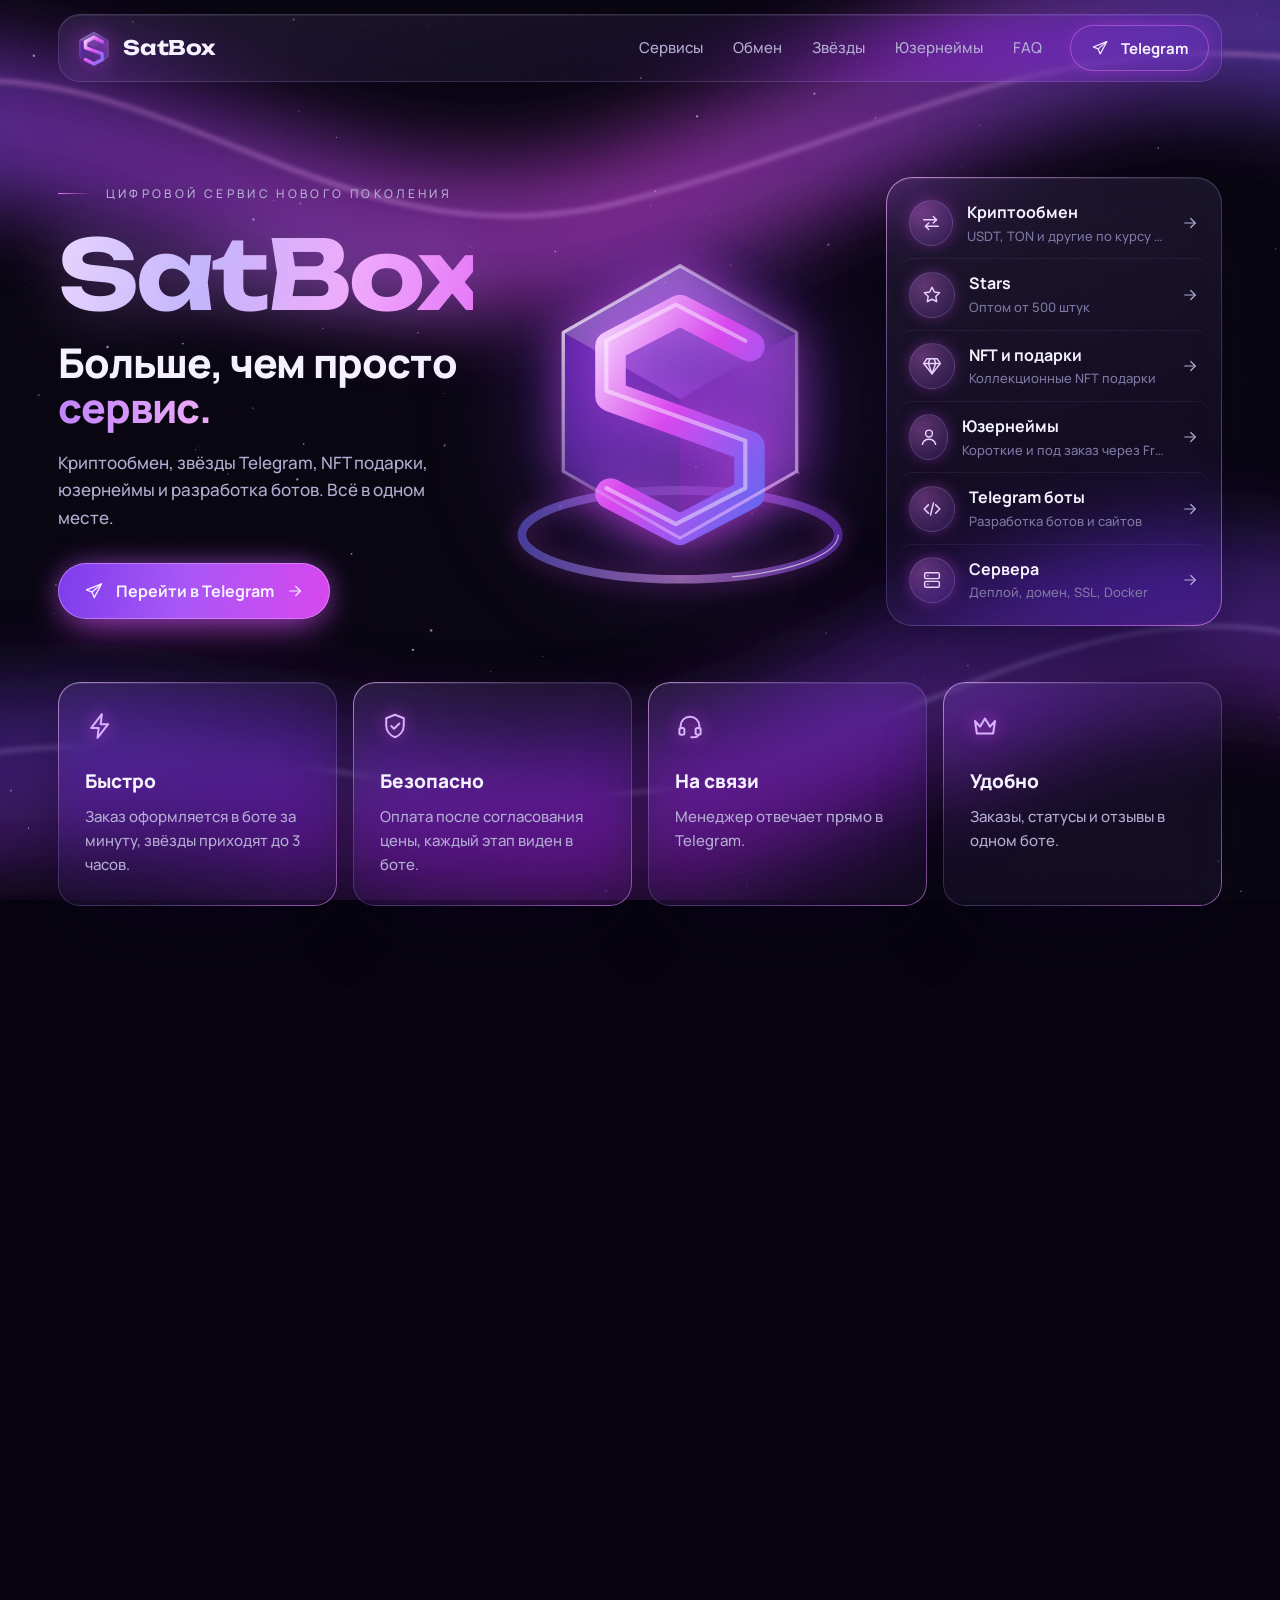
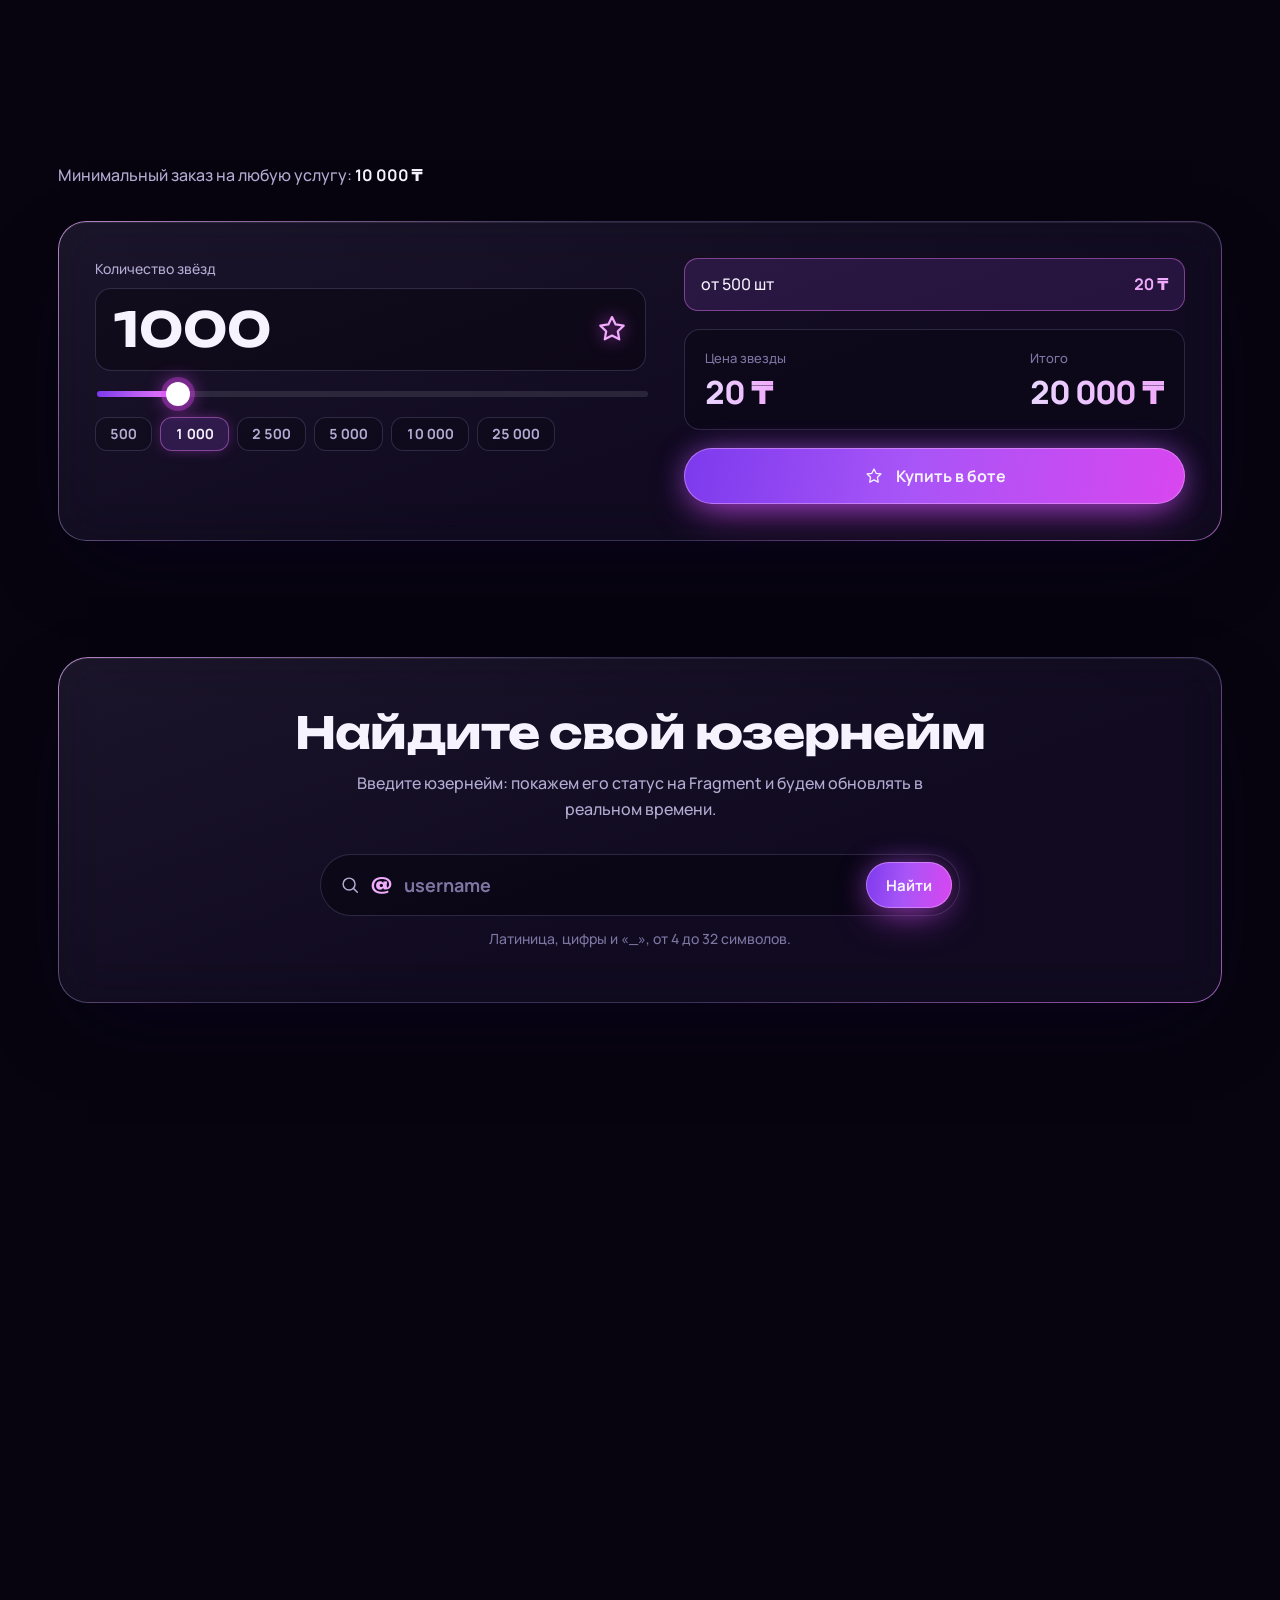
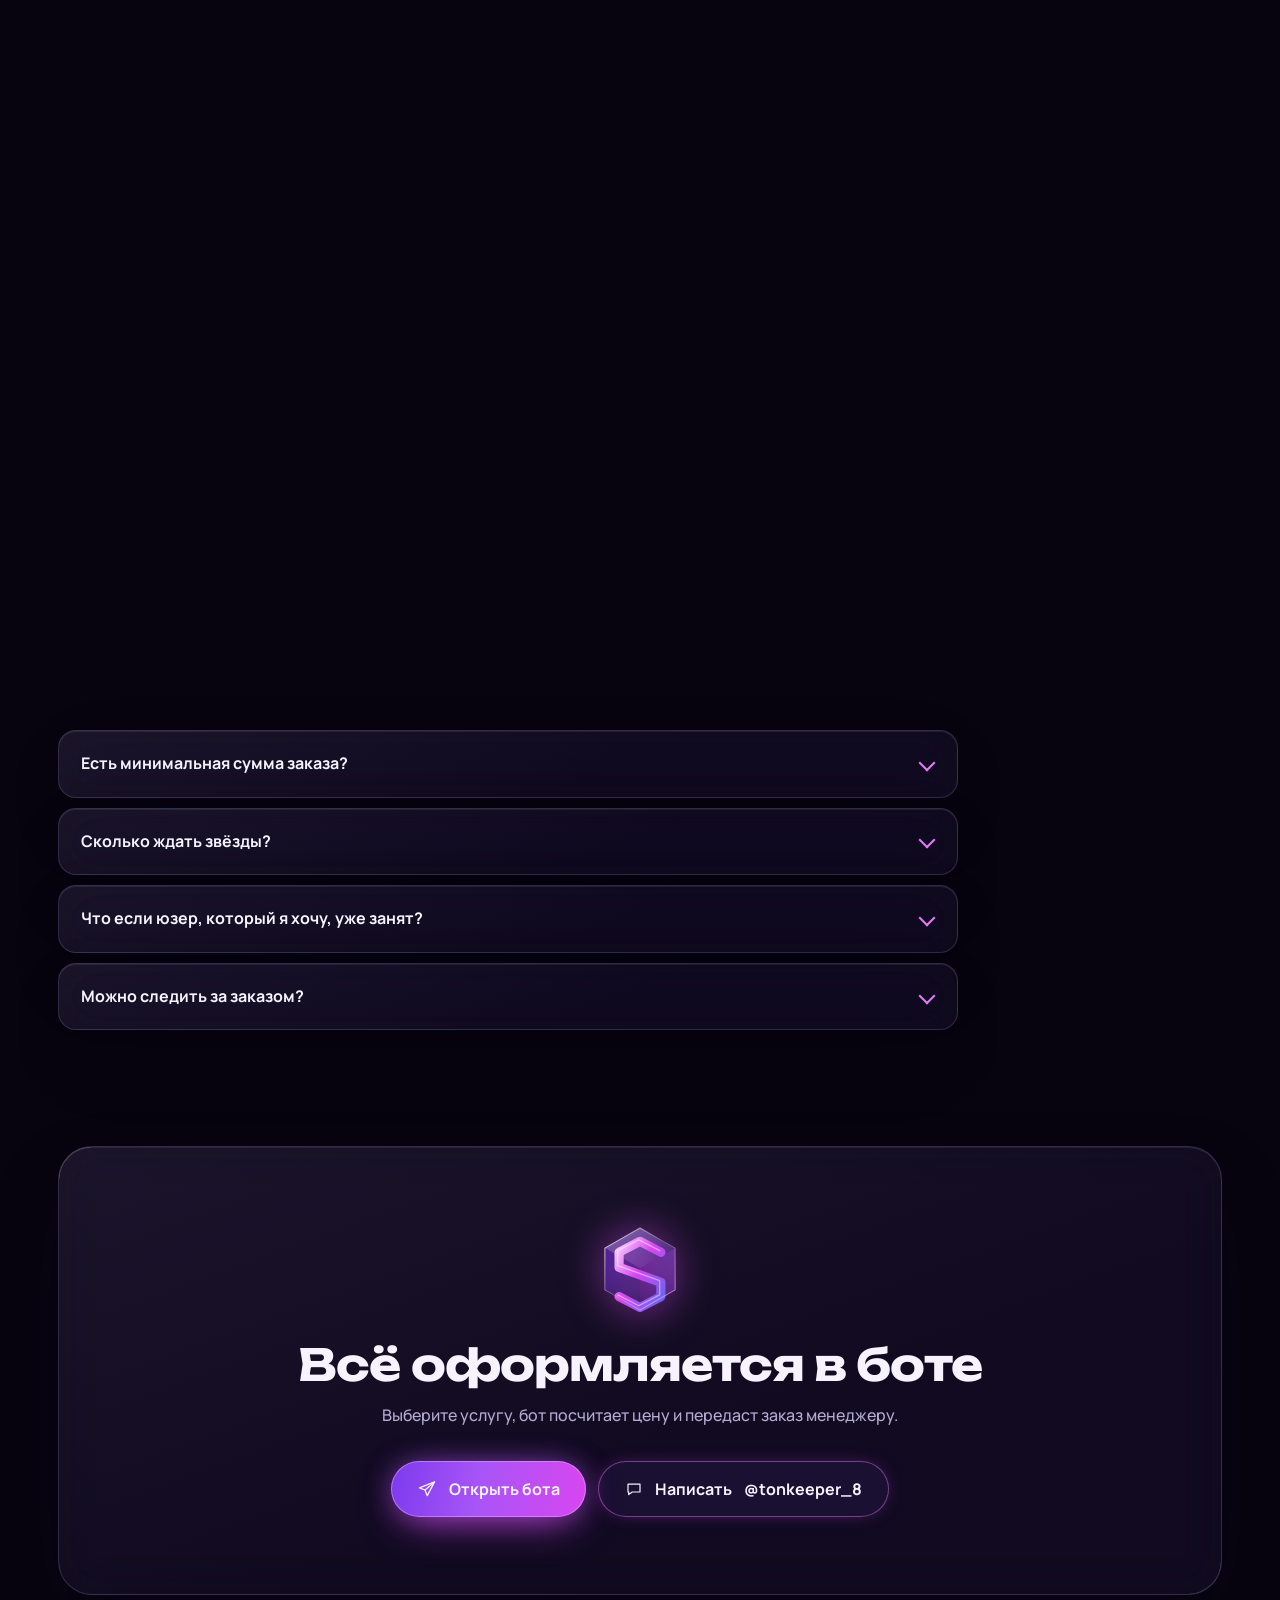
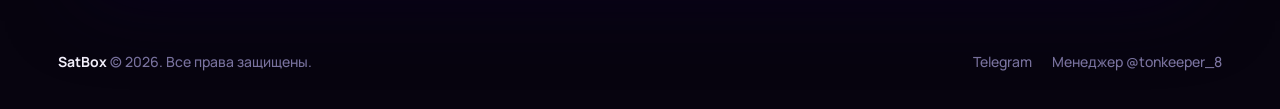
==== site/public/index.html @ 6c4c5cec "Site: neon redesign, live username search, exchange calculator, bot API - web_api.py: read-only aioh" ====
<!doctype html>
<html lang="ru">
<head>
  <meta charset="utf-8">
  <meta name="viewport" content="width=device-width, initial-scale=1, viewport-fit=cover">
  <title>SatBox: криптообмен, звёзды, NFT подарки и юзернеймы Telegram</title>
  <meta name="description" content="SatBox: криптообмен, звёзды Telegram оптом, NFT подарки, юзернеймы через Fragment, разработка ботов и сайтов. Всё в одном Telegram боте.">
  <meta name="theme-color" content="#0a0614">
  <meta property="og:title" content="SatBox: больше, чем просто сервис">
  <meta property="og:description" content="Криптообмен, звёзды, NFT подарки, юзернеймы и разработка ботов.">
  <link rel="icon" href="favicon.svg?v=__V__" type="image/svg+xml">
  <link rel="preconnect" href="https://fonts.googleapis.com">
  <link rel="preconnect" href="https://fonts.gstatic.com" crossorigin>
  <link href="https://fonts.googleapis.com/css2?family=Manrope:wght@400;500;600;700;800&family=Unbounded:wght@600;700&display=swap" rel="stylesheet">
  <link rel="stylesheet" href="style.css?v=__V__">
</head>
<body>
  <svg class="sprite" aria-hidden="true">
    <defs>
      <symbol id="i-swap" viewBox="0 0 24 24"><path d="M4 8.5h14"/><path d="M14.5 5 18 8.5 14.5 12"/><path d="M20 15.5H6"/><path d="M9.5 12 6 15.5 9.5 19"/></symbol>
      <symbol id="i-send" viewBox="0 0 24 24"><path d="M21 3.5 3 10.6l6.6 2.6 2.7 6.8z"/><path d="M9.6 13.2 21 3.5"/></symbol>
      <symbol id="i-gem" viewBox="0 0 24 24"><path d="M6.5 4h11l3.5 5.2L12 20.5 3 9.2z"/><path d="M3 9.2h18"/><path d="M9.6 4 8 9.2l4 11.3 4-11.3L14.4 4"/></symbol>
      <symbol id="i-star" viewBox="0 0 24 24"><path d="M12 3.6l2.55 5.17 5.7.83-4.13 4.02.98 5.68L12 16.62l-5.1 2.68.98-5.68L3.75 9.6l5.7-.83z"/></symbol>
      <symbol id="i-user" viewBox="0 0 24 24"><circle cx="12" cy="8.2" r="3.7"/><path d="M4.8 20c.8-3.6 3.6-5.6 7.2-5.6s6.4 2 7.2 5.6"/></symbol>
      <symbol id="i-code" viewBox="0 0 24 24"><path d="M8 7.5 3.5 12 8 16.5"/><path d="M16 7.5l4.5 4.5-4.5 4.5"/><path d="M13.6 5.5l-3.2 13"/></symbol>
      <symbol id="i-server" viewBox="0 0 24 24"><rect x="4" y="4" width="16" height="6.5" rx="1.6"/><rect x="4" y="13.5" width="16" height="6.5" rx="1.6"/><path d="M7.5 7.25h.01M7.5 16.75h.01"/></symbol>
      <symbol id="i-bolt" viewBox="0 0 24 24"><path d="M13.5 2.5 5 13.5h6l-1 8 8.5-11h-6z"/></symbol>
      <symbol id="i-shield" viewBox="0 0 24 24"><path d="M12 3 5 5.8v5.7c0 4.4 3 8 7 9.5 4-1.5 7-5.1 7-9.5V5.8z"/><path d="M9 12l2.2 2.2L15.5 10"/></symbol>
      <symbol id="i-headset" viewBox="0 0 24 24"><path d="M4.5 14v-2a7.5 7.5 0 0 1 15 0v2"/><rect x="3.5" y="13.5" width="4" height="5.5" rx="1.4"/><rect x="16.5" y="13.5" width="4" height="5.5" rx="1.4"/><path d="M18.5 19c0 1.4-1.8 2-4 2h-1.5"/></symbol>
      <symbol id="i-crown" viewBox="0 0 24 24"><path d="M4 8l4 4.5L12 6l4 6.5L20 8l-1.5 10h-13z"/></symbol>
      <symbol id="i-arrow" viewBox="0 0 24 24"><path d="M5 12h14"/><path d="M13 6l6 6-6 6"/></symbol>
      <symbol id="i-search" viewBox="0 0 24 24"><circle cx="11" cy="11" r="6.5"/><path d="M20 20l-4.3-4.3"/></symbol>
      <symbol id="i-chat" viewBox="0 0 24 24"><path d="M4 5.5h16v10.5H9.5L5 19.5v-3.5H4z"/></symbol>
      <symbol id="i-ext" viewBox="0 0 24 24"><path d="M7 17 17 7"/><path d="M8.5 7H17v8.5"/></symbol>

      <!-- логотип SatBox: шестигранник-куб с буквой S -->
      <linearGradient id="lg-face-top" x1="0" y1="0" x2="1" y2="1"><stop offset="0" stop-color="#c4b5fd" stop-opacity=".55"/><stop offset="1" stop-color="#7c3aed" stop-opacity=".25"/></linearGradient>
      <linearGradient id="lg-face-left" x1="0" y1="0" x2="1" y2="1"><stop offset="0" stop-color="#6d28d9" stop-opacity=".55"/><stop offset="1" stop-color="#312e81" stop-opacity=".35"/></linearGradient>
      <linearGradient id="lg-face-right" x1="1" y1="0" x2="0" y2="1"><stop offset="0" stop-color="#a855f7" stop-opacity=".5"/><stop offset="1" stop-color="#4c1d95" stop-opacity=".35"/></linearGradient>
      <linearGradient id="lg-s" x1="0" y1="0" x2="1" y2="1"><stop offset="0" stop-color="#f5d0fe"/><stop offset=".45" stop-color="#d946ef"/><stop offset="1" stop-color="#6366f1"/></linearGradient>
      <linearGradient id="lg-edge" x1="0" y1="0" x2="1" y2="1"><stop offset="0" stop-color="#fff" stop-opacity=".9"/><stop offset=".5" stop-color="#e9d5ff" stop-opacity=".25"/><stop offset="1" stop-color="#f0abfc" stop-opacity=".8"/></linearGradient>
      <symbol id="logo" viewBox="0 0 200 220">
        <polygon points="100,12 184,60 100,108 16,60" fill="url(#lg-face-top)"/>
        <polygon points="16,60 100,108 100,208 16,160" fill="url(#lg-face-left)"/>
        <polygon points="184,60 100,108 100,208 184,160" fill="url(#lg-face-right)"/>
        <path d="M150 70 100 44 50 70v36l100 36v34l-50 26-50-26" fill="none" stroke="url(#lg-s)" stroke-width="22" stroke-linejoin="round" stroke-linecap="round"/>
        <path d="M150 70 100 44 50 70v36l100 36v34l-50 26-50-26" fill="none" stroke="#fff" stroke-opacity=".45" stroke-width="3" stroke-linejoin="round" stroke-linecap="round" transform="translate(-3 -4)"/>
        <polygon points="100,12 184,60 184,160 100,208 16,160 16,60" fill="none" stroke="url(#lg-edge)" stroke-width="2.4" stroke-linejoin="round"/>
      </symbol>
    </defs>
  </svg>

  <!-- фон: светящиеся «жидкие» ленты и звёзды -->
  <div class="bg" aria-hidden="true">
    <svg class="ribbons" viewBox="0 0 1440 1000" preserveAspectRatio="xMidYMid slice">
      <defs>
        <linearGradient id="rb1" x1="0" y1="0" x2="1" y2="0"><stop offset="0" stop-color="#7c3aed"/><stop offset=".5" stop-color="#d946ef"/><stop offset="1" stop-color="#4f46e5"/></linearGradient>
        <linearGradient id="rb2" x1="0" y1="0" x2="1" y2="1"><stop offset="0" stop-color="#4338ca"/><stop offset="1" stop-color="#a21caf"/></linearGradient>
        <filter id="blur-xl" x="-30%" y="-80%" width="160%" height="260%"><feGaussianBlur stdDeviation="40"/></filter>
        <filter id="blur-s" x="-10%" y="-50%" width="120%" height="200%"><feGaussianBlur stdDeviation="2.5"/></filter>
      </defs>
      <g class="rb rb-a" filter="url(#blur-xl)"><path d="M-200 220C120 40 380 380 720 260S1200 -40 1640 160" stroke="url(#rb1)" stroke-width="150" fill="none" opacity=".55"/></g>
      <g class="rb rb-b" filter="url(#blur-xl)"><path d="M-160 900C200 700 520 980 860 820S1300 600 1620 780" stroke="url(#rb2)" stroke-width="170" fill="none" opacity=".5"/></g>
      <g class="rb rb-c" filter="url(#blur-s)"><path d="M-100 160C200 30 380 330 700 250S1180 30 1560 140" stroke="#f0abfc" stroke-width="3" fill="none" opacity=".55"/></g>
      <g class="rb rb-d" filter="url(#blur-s)"><path d="M-120 860C240 690 560 950 900 800S1320 640 1600 760" stroke="#c4b5fd" stroke-width="2.5" fill="none" opacity=".45"/></g>
    </svg>
    <canvas class="sky"></canvas>
  </div>
  <div class="cursor-glow" aria-hidden="true"></div>
  <div class="progress" aria-hidden="true"></div>

  <header class="nav glass">
    <a class="brand" href="#top" aria-label="На главную">
      <svg class="brand-mark" width="34" height="37"><use href="#logo"/></svg>
      <span data-brand>SatBox</span>
    </a>
    <nav class="nav-links" aria-label="Разделы">
      <a href="#services">Сервисы</a>
      <a href="#exchange">Обмен</a>
      <a href="#stars">Звёзды</a>
      <a href="#check">Юзернеймы</a>
      <a href="#faq">FAQ</a>
    </nav>
    <a class="btn btn-outline btn-sm" data-bot href="#"><svg class="i" width="18" height="18"><use href="#i-send"/></svg>Telegram</a>
  </header>

  <main id="top">
    <!-- ===== главный экран ===== -->
    <section class="hero">
      <div class="hero-copy reveal">
        <p class="eyebrow"><span class="eyebrow-line"></span><span data-t="site_tagline">Цифровой сервис нового поколения</span></p>
        <h1 class="hero-brand" data-brand>SatBox</h1>
        <p class="hero-title" data-t="site_title">Больше, чем просто сервис.</p>
        <p class="hero-lead" data-t="site_lead">Криптообмен, звёзды Telegram, NFT подарки, юзернеймы и разработка ботов. Всё в одном месте.</p>
        <a class="btn btn-neon" data-bot href="#">
          <svg class="i" width="20" height="20"><use href="#i-send"/></svg>
          <span data-t="site_cta">Перейти в Telegram</span>
          <svg class="i" width="18" height="18"><use href="#i-arrow"/></svg>
        </a>
      </div>

      <div class="hero-logo" aria-hidden="true">
        <div class="halo"></div>
        <svg class="ring" viewBox="0 0 400 140">
          <defs><linearGradient id="ring-g" x1="0" y1="0" x2="1" y2="0"><stop offset="0" stop-color="#6366f1"/><stop offset=".5" stop-color="#f0abfc"/><stop offset="1" stop-color="#7c3aed"/></linearGradient></defs>
          <ellipse cx="200" cy="70" rx="185" ry="52" fill="none" stroke="url(#ring-g)" stroke-width="10" opacity=".55"/>
          <ellipse class="ring-spark" cx="200" cy="70" rx="185" ry="52" fill="none" stroke="#fff" stroke-width="1.5" opacity=".6" stroke-dasharray="140 900"/>
        </svg>
        <svg class="cube" viewBox="0 0 200 220"><use href="#logo"/></svg>
      </div>

      <aside class="services glass reveal" id="services" aria-label="Сервисы">
        <a class="svc" data-bot-start="ex" href="#"><span class="svc-ic"><svg class="i" width="22" height="22"><use href="#i-swap"/></svg></span>
          <span class="svc-t"><b>Криптообмен</b><small data-t="site_s_ex">USDT, TON и другие по курсу дня</small></span><svg class="i svc-go" width="18" height="18"><use href="#i-arrow"/></svg></a>
        <a class="svc" data-bot-start="stars" href="#"><span class="svc-ic"><svg class="i" width="22" height="22"><use href="#i-star"/></svg></span>
          <span class="svc-t"><b>Stars</b><small data-t="site_s_stars">Оптом от 500 штук</small></span><svg class="i svc-go" width="18" height="18"><use href="#i-arrow"/></svg></a>
        <a class="svc" data-bot-start="gifts" href="#"><span class="svc-ic"><svg class="i" width="22" height="22"><use href="#i-gem"/></svg></span>
          <span class="svc-t"><b>NFT и подарки</b><small data-t="site_s_gifts">Коллекционные NFT подарки</small></span><svg class="i svc-go" width="18" height="18"><use href="#i-arrow"/></svg></a>
        <a class="svc" data-bot-start="un" href="#"><span class="svc-ic"><svg class="i" width="22" height="22"><use href="#i-user"/></svg></span>
          <span class="svc-t"><b>Юзернеймы</b><small data-t="site_s_un">Короткие и под заказ через Fragment</small></span><svg class="i svc-go" width="18" height="18"><use href="#i-arrow"/></svg></a>
        <a class="svc" data-bot-start="dev" href="#"><span class="svc-ic"><svg class="i" width="22" height="22"><use href="#i-code"/></svg></span>
          <span class="svc-t"><b>Telegram боты</b><small data-t="site_s_dev">Разработка ботов и сайтов</small></span><svg class="i svc-go" width="18" height="18"><use href="#i-arrow"/></svg></a>
        <a class="svc" data-bot-start="dev" href="#"><span class="svc-ic"><svg class="i" width="22" height="22"><use href="#i-server"/></svg></span>
          <span class="svc-t"><b>Сервера</b><small data-t="site_s_srv">Деплой, домен, SSL, Docker</small></span><svg class="i svc-go" width="18" height="18"><use href="#i-arrow"/></svg></a>
      </aside>
    </section>

    <section class="features">
      <article class="feat glass reveal"><svg class="i" width="30" height="30"><use href="#i-bolt"/></svg>
        <h3 data-t="site_f1_title">Быстро</h3><p data-t="site_f1_text">Заказ оформляется в боте за минуту, звёзды приходят до 3 часов.</p></article>
      <article class="feat glass reveal"><svg class="i" width="30" height="30"><use href="#i-shield"/></svg>
        <h3 data-t="site_f2_title">Безопасно</h3><p data-t="site_f2_text">Оплата после согласования цены, каждый этап виден в боте.</p></article>
      <article class="feat glass reveal"><svg class="i" width="30" height="30"><use href="#i-headset"/></svg>
        <h3 data-t="site_f3_title">На связи</h3><p data-t="site_f3_text">Менеджер отвечает прямо в Telegram.</p></article>
      <article class="feat glass reveal"><svg class="i" width="30" height="30"><use href="#i-crown"/></svg>
        <h3 data-t="site_f4_title">Удобно</h3><p data-t="site_f4_text">Заказы, статусы и отзывы в одном боте.</p></article>
    </section>

    <!-- ===== обмен ===== -->
    <section id="exchange" class="section">
      <h2 class="title reveal">Обмен</h2>
      <p class="sub reveal" data-t="site_ex_text">Курс фиксирован на день. Сделка занимает от 5 до 30 минут.</p>
      <div class="ex glass reveal">
        <div class="ex-rates">
          <div class="ex-head"><span>Валюта</span><span>Покупаем</span><span>Продаём</span></div>
          <div data-rates><p class="muted pad">Загружаю курсы...</p></div>
          <p class="live"><i></i>Курсы обновляются из бота автоматически</p>
        </div>
        <div class="ex-calc">
          <div class="seg" data-ex-dir>
            <button type="button" class="on" data-dir="buy">Купить</button>
            <button type="button" data-dir="sell">Продать</button>
          </div>
          <div class="chips" data-ex-codes></div>
          <label class="field">
            <span data-ex-label>Сколько купить</span>
            <span class="field-row">
              <input class="field-input" type="number" inputmode="decimal" min="0" step="any" value="100" data-ex-amount aria-label="Сумма">
              <button type="button" class="unit" data-ex-unit>USDT</button>
            </span>
          </label>
          <div class="ex-out">
            <div><small data-ex-out-label>Вы платите</small><b data-ex-out>0 ₸</b></div>
            <div><small>Курс</small><b data-ex-rate>0 ₸</b></div>
          </div>
          <p class="warn" data-ex-warn hidden></p>
          <a class="btn btn-neon btn-wide" data-ex-go href="#"><svg class="i" width="20" height="20"><use href="#i-swap"/></svg>Обменять в боте</a>
        </div>
      </div>
    </section>

    <!-- ===== звёзды ===== -->
    <section id="stars" class="section">
      <h2 class="title reveal">Звёзды Telegram</h2>
      <p class="sub reveal">Минимальный заказ на любую услугу: <b data-min-order>10 000 ₸</b></p>
      <div class="calc glass reveal">
        <div class="calc-box">
          <label class="field">
            <span>Количество звёзд</span>
            <span class="field-row">
              <input id="qty" class="field-input big" type="number" inputmode="numeric" min="500" max="100000" step="10" value="1000" aria-label="Количество звёзд">
              <svg class="i star-ic" width="34" height="34"><use href="#i-star"/></svg>
            </span>
          </label>
          <input class="range" type="range" min="0" max="1000" value="300" aria-label="Количество звёзд" data-range>
          <div class="chips" data-chips></div>
        </div>
        <div class="calc-side">
          <ul class="tiers" data-tiers></ul>
          <div class="ex-out">
            <div><small>Цена звезды</small><b data-unit>20 ₸</b></div>
            <div><small>Итого</small><b class="sum" data-sum>20 000 ₸</b></div>
          </div>
          <a class="btn btn-neon btn-wide" data-buy-stars href="#"><svg class="i" width="20" height="20"><use href="#i-star"/></svg>Купить в боте</a>
        </div>
      </div>
    </section>

    <!-- ===== поиск юзернейма ===== -->
    <section id="check" class="section">
      <div class="check glass reveal">
        <h2 class="title">Найдите свой юзернейм</h2>
        <p class="sub" data-t="site_un_text">Введите юзернейм: покажем его статус на Fragment и будем обновлять в реальном времени.</p>
        <form class="search" data-check novalidate>
          <svg class="i" width="22" height="22"><use href="#i-search"/></svg>
          <span class="at">@</span>
          <input name="u" placeholder="username" autocomplete="off" spellcheck="false" maxlength="32" aria-label="Юзернейм">
          <button class="btn btn-neon btn-sm" type="submit">Найти</button>
        </form>
        <p class="hint" data-check-hint>Латиница, цифры и «_», от 4 до 32 символов.</p>
        <div class="result" data-result hidden>
          <div class="result-head">
            <b class="result-name" data-r-name>@username</b>
            <span class="badge" data-r-badge>...</span>
          </div>
          <div class="result-grid">
            <div><small>Цена</small><b data-r-price>нет данных</b></div>
            <div><small>До конца аукциона</small><b data-r-timer>нет</b></div>
          </div>
          <p class="live"><i></i><span data-r-updated>Обновляется в реальном времени</span></p>
          <div class="result-actions">
            <a class="btn btn-neon btn-sm" data-r-order href="#"><svg class="i" width="18" height="18"><use href="#i-send"/></svg>Заказать в боте</a>
            <a class="btn btn-outline btn-sm" data-r-fragment href="https://fragment.com" target="_blank" rel="noopener noreferrer">Fragment<svg class="i" width="16" height="16"><use href="#i-ext"/></svg></a>
          </div>
        </div>
      </div>
    </section>

    <!-- ===== этапы заказа юзера ===== -->
    <section class="section">
      <h2 class="title reveal">Как проходит заказ юзернейма</h2>
      <ol class="steps">
        <li class="step glass reveal"><h3>Заявка</h3><p>Пишете в бота, какой юзер хотите. Бот проверит его на Fragment, менеджер назовёт цену.</p></li>
        <li class="step glass reveal"><h3>Юзер занят</h3><p>После оплаты закрепляем юзер за нами, чтобы его никто не забрал.</p></li>
        <li class="step glass reveal"><h3>Аукцион</h3><p>Выставляем на аукцион Fragment и сопровождаем ставки.</p></li>
        <li class="step glass reveal"><h3>Передача</h3><p>Юзер приходит к вам коллекционным NFT. Каждый этап видно в боте.</p></li>
      </ol>
    </section>

    <!-- ===== разработка ===== -->
    <section id="dev" class="section dev">
      <div class="reveal">
        <h2 class="title">Боты, сайты и сервера под ключ</h2>
        <p class="sub">Telegram боты, сайты и Mini App. Деплой на сервер, домен и SSL, Docker, базы данных, бэкапы и поддержка.</p>
        <ul class="dev-list">
          <li><b>Telegram боты</b><span>магазины, обменники, CRM, рассылки</span></li>
          <li><b>Сайты и лендинги</b><span>от дизайна до запуска на домене</span></li>
          <li><b>Mini App</b><span>витрины и кабинеты внутри Telegram</span></li>
          <li><b>Сервер под ключ</b><span>VPS, Docker, PostgreSQL, SSL, бэкапы</span></li>
        </ul>
        <a class="btn btn-outline" data-bot-start="dev" href="#"><svg class="i" width="18" height="18"><use href="#i-chat"/></svg>Обсудить проект</a>
      </div>
      <div class="term glass reveal" aria-label="Пример деплоя">
        <div class="term-bar"><i></i><i></i><i></i><span>deploy</span></div>
        <pre class="term-body" data-term></pre>
      </div>
    </section>

    <!-- ===== вопросы ===== -->
    <section id="faq" class="section">
      <h2 class="title reveal">Частые вопросы</h2>
      <div class="faq">
        <details class="glass reveal"><summary>Как оплатить заказ?</summary>
          <p>Оформляете заказ в боте, менеджер присылает реквизиты прямо в чат. После оплаты нажимаете «Я оплатил», и заказ уходит в работу.</p></details>
        <details class="glass reveal"><summary>Есть минимальная сумма заказа?</summary>
          <p>Да, минимальный заказ на любую услугу <span data-min-order>10 000 ₸</span>.</p></details>
        <details class="glass reveal"><summary>Сколько ждать звёзды?</summary>
          <p>Не дольше 3 часов с момента оплаты, обычно быстрее.</p></details>
        <details class="glass reveal"><summary>Что если юзер, который я хочу, уже занят?</summary>
          <p>Поиск выше покажет его статус на Fragment. Если юзер продаётся или на аукционе, поможем купить. Если занят, предложим похожие.</p></details>
        <details class="glass reveal"><summary>Можно следить за заказом?</summary>
          <p>Да, в разделе «Мои заказы» в боте виден статус и каждый этап, бот присылает уведомления.</p></details>
      </div>
    </section>

    <section class="section">
      <div class="cta glass reveal">
        <svg class="cta-logo" width="84" height="92" aria-hidden="true"><use href="#logo"/></svg>
        <h2 class="title">Всё оформляется в боте</h2>
        <p class="sub">Выберите услугу, бот посчитает цену и передаст заказ менеджеру.</p>
        <div class="cta-actions">
          <a class="btn btn-neon" data-bot href="#"><svg class="i" width="20" height="20"><use href="#i-send"/></svg>Открыть бота</a>
          <a class="btn btn-outline" data-manager href="#" hidden><svg class="i" width="18" height="18"><use href="#i-chat"/></svg>Написать <span data-manager-name></span></a>
        </div>
      </div>
    </section>
  </main>

  <footer class="foot">
    <span><b data-brand>SatBox</b> © <span data-year>2026</span>. <span data-t="site_footer">Все права защищены.</span></span>
    <span class="foot-links">
      <a data-bot href="#">Telegram</a>
      <a data-manager href="#" hidden>Менеджер <span data-manager-name></span></a>
      <a data-channel href="#" hidden>Канал</a>
    </span>
  </footer>

  <script src="config.js?v=__V__"></script>
  <script src="config.local.js?v=__V__"></script>
  <script src="app.js?v=__V__"></script>
</body>
</html>
---- site/public/style.css ----
/* SatBox: неоновый фиолетовый, жидкое стекло, светящиеся ленты */
:root {
  --bg: #07040f;
  --ink: #f6f3ff;
  --muted: #b3acd3;
  --faint: #7d76a3;
  --violet: #8b5cf6;
  --purple: #a855f7;
  --pink: #e879f9;
  --indigo: #6366f1;
  --ok: #4ade80;
  --warn: #fbbf24;
  --glass: rgba(167, 139, 250, .06);
  --glass-2: rgba(196, 181, 253, .1);
  --stroke: rgba(196, 181, 253, .18);
  --stroke-2: rgba(232, 121, 249, .45);
  --display: "Unbounded", "Manrope", sans-serif;
  --body: "Manrope", system-ui, -apple-system, "Segoe UI", sans-serif;
  --gutter: clamp(16px, 4.5vw, 72px);
  --radius: 22px;
  --ease: cubic-bezier(.2, .8, .2, 1);
}

* { box-sizing: border-box; }
html { scroll-behavior: smooth; -webkit-text-size-adjust: 100%; }
body {
  margin: 0; min-height: 100vh; overflow-x: hidden;
  background: radial-gradient(1200px 700px at 60% -10%, #1d0b3a 0%, transparent 60%), var(--bg);
  color: var(--ink); font: 500 1rem/1.6 var(--body);
  -webkit-font-smoothing: antialiased;
}
a { color: inherit; }
::selection { background: var(--pink); color: #12051f; }
:focus-visible { outline: 2px solid var(--pink); outline-offset: 3px; border-radius: 10px; }
.sprite { position: absolute; width: 0; height: 0; overflow: hidden; }
.i { flex: none; fill: none; stroke: currentColor; stroke-width: 1.6; stroke-linecap: round; stroke-linejoin: round; }
[hidden] { display: none !important; }

/* ---------- фон ---------- */
.bg { position: fixed; inset: 0; z-index: -2; pointer-events: none; overflow: hidden; }
.ribbons { position: absolute; inset: -5%; width: 110%; height: 110%; }
.rb { transform-origin: 50% 50%; }
.rb-a { animation: sway1 22s ease-in-out infinite alternate; }
.rb-b { animation: sway2 26s ease-in-out infinite alternate; }
.rb-c { animation: sway1 18s ease-in-out infinite alternate; }
.rb-d { animation: sway2 20s ease-in-out infinite alternate; }
@keyframes sway1 { to { transform: translate(40px, 30px) rotate(2deg); } }
@keyframes sway2 { to { transform: translate(-50px, -20px) rotate(-2deg); } }
.sky { position: absolute; inset: 0; width: 100%; height: 100%; }
body::after { content: ""; position: fixed; inset: 0; pointer-events: none; z-index: 100; opacity: .04;
  background-image: url("data:image/svg+xml,%3Csvg xmlns='http://www.w3.org/2000/svg' width='160' height='160'%3E%3Cfilter id='n'%3E%3CfeTurbulence type='fractalNoise' baseFrequency='.9' numOctaves='2' stitchTiles='stitch'/%3E%3C/filter%3E%3Crect width='100%25' height='100%25' filter='url(%23n)'/%3E%3C/svg%3E"); }
.cursor-glow { position: fixed; left: 0; top: 0; width: 600px; height: 600px; margin: -300px 0 0 -300px; border-radius: 50%;
  pointer-events: none; z-index: -1; background: radial-gradient(circle, rgba(217, 70, 239, .12), transparent 60%);
  transform: translate3d(var(--mx, -999px), var(--my, -999px), 0); }
.progress { position: fixed; top: 0; left: 0; height: 2px; width: 100%; z-index: 60; transform-origin: 0 50%;
  transform: scaleX(var(--p, 0)); background: linear-gradient(90deg, var(--indigo), var(--pink)); }

/* ---------- стекло ---------- */
.glass {
  position: relative;
  background: linear-gradient(160deg, var(--glass-2), var(--glass) 60%);
  border: 1px solid var(--stroke);
  box-shadow: 0 30px 80px -30px rgba(10, 0, 30, .9), inset 0 1px 0 rgba(255, 255, 255, .08);
  backdrop-filter: blur(22px) saturate(150%); -webkit-backdrop-filter: blur(22px) saturate(150%);
}
/* светящийся контур: ярче к краям, как на стекле */
.glow-edge::before, .services::before, .feat::before, .ex::before, .calc::before, .check::before, .cta::before {
  content: ""; position: absolute; inset: -1px; border-radius: inherit; padding: 1px; pointer-events: none;
  background: linear-gradient(140deg, rgba(240, 171, 252, .7), rgba(139, 92, 246, .05) 35%, rgba(99, 102, 241, .05) 65%, rgba(232, 121, 249, .6));
  -webkit-mask: linear-gradient(#000 0 0) content-box, linear-gradient(#000 0 0); -webkit-mask-composite: xor; mask-composite: exclude;
}

/* ---------- навигация ---------- */
.nav { position: sticky; top: 14px; z-index: 50; display: flex; align-items: center; gap: 28px;
  max-width: 1320px; width: calc(100% - 2 * var(--gutter)); margin: 14px auto 0; padding: 10px 12px 10px 18px; border-radius: 22px; }
.brand { display: inline-flex; align-items: center; gap: 12px; text-decoration: none; font: 700 1.25rem/1 var(--display); letter-spacing: -.01em; }
.brand-mark { filter: drop-shadow(0 0 10px rgba(217, 70, 239, .6)); }
.nav-links { display: flex; gap: 30px; margin-left: auto; }
.nav-links a { position: relative; text-decoration: none; color: var(--muted); font-size: .9375rem; transition: color .25s; }
.nav-links a:hover { color: var(--ink); }
.nav-links a::after { content: ""; position: absolute; left: 0; right: 0; bottom: -8px; height: 2px; border-radius: 2px; transform: scaleX(0);
  background: linear-gradient(90deg, var(--purple), var(--pink)); transition: transform .3s var(--ease); }
.nav-links a:hover::after { transform: scaleX(1); }

/* ---------- кнопки ---------- */
.btn { position: relative; display: inline-flex; align-items: center; justify-content: center; gap: 12px;
  min-height: 56px; padding: 0 26px; border-radius: 999px; border: 0; cursor: pointer; text-decoration: none; white-space: nowrap;
  font: 700 1rem/1 var(--body); color: var(--ink); transition: transform .3s var(--ease), box-shadow .3s var(--ease), background-color .3s; }
.btn-neon { background: linear-gradient(100deg, #7c3aed, #a855f7 45%, #d946ef);
  box-shadow: 0 0 0 1px rgba(240, 171, 252, .5) inset, 0 12px 40px -10px rgba(217, 70, 239, .75), 0 0 30px -6px rgba(168, 85, 247, .7); }
.btn-neon:hover { transform: translateY(-2px); box-shadow: 0 0 0 1px rgba(240, 171, 252, .7) inset, 0 18px 50px -10px rgba(217, 70, 239, .9), 0 0 40px -4px rgba(168, 85, 247, .8); }
.btn-outline { background: rgba(139, 92, 246, .08); border: 1px solid var(--stroke-2); box-shadow: 0 0 20px -8px rgba(217, 70, 239, .6); }
.btn-outline:hover { background: rgba(168, 85, 247, .16); }
.btn-sm { min-height: 46px; padding: 0 20px; font-size: .9375rem; }
.btn-wide { width: 100%; }
.btn:active { transform: scale(.98); }
.muted { color: var(--muted); }
.pad { padding: 18px 0; }

/* ---------- главный экран ---------- */
.hero, .section, .features { max-width: 1320px; margin-left: auto; margin-right: auto; padding-left: var(--gutter); padding-right: var(--gutter); }
.hero { display: grid; grid-template-columns: minmax(0, 1.05fr) minmax(0, .9fr) minmax(0, .85fr); gap: 28px; align-items: center;
  padding-top: clamp(48px, 7vw, 100px); padding-bottom: 40px; }
.eyebrow { display: flex; align-items: center; gap: 14px; margin: 0 0 22px; color: var(--muted); font-size: .75rem; letter-spacing: .28em; text-transform: uppercase; }
.eyebrow-line { width: 34px; height: 1px; background: linear-gradient(90deg, var(--pink), transparent); }
.hero-brand { margin: 0; font: 700 clamp(3.25rem, 7.5vw, 6.5rem)/1 var(--display); letter-spacing: -.03em;
  background: linear-gradient(100deg, #e9d5ff 0%, #c4b5fd 35%, #f0abfc 70%, #e879f9); -webkit-background-clip: text; background-clip: text; color: transparent;
  filter: drop-shadow(0 0 30px rgba(192, 132, 252, .35)); }
.hero-title { margin: 18px 0 0; font: 800 clamp(1.75rem, 3.2vw, 2.75rem)/1.12 var(--body); letter-spacing: -.02em; }
.hero-title .hl { background: linear-gradient(90deg, #c084fc, #f0abfc); -webkit-background-clip: text; background-clip: text; color: transparent; }
.hero-lead { max-width: 46ch; margin: 18px 0 32px; color: var(--muted); font-size: 1.0625rem; }

.hero-logo { position: relative; display: grid; place-items: center; min-height: 460px; }
.halo { position: absolute; width: 80%; aspect-ratio: 1; border-radius: 50%; background: radial-gradient(circle, rgba(192, 38, 211, .45), rgba(124, 58, 237, .2) 40%, transparent 70%);
  filter: blur(30px); animation: pulse 6s ease-in-out infinite; }
@keyframes pulse { 50% { transform: scale(1.12); opacity: .8; } }
.cube { position: relative; width: min(78%, 330px); filter: drop-shadow(0 0 22px rgba(217, 70, 239, .8)) drop-shadow(0 0 60px rgba(124, 58, 237, .6));
  animation: hover 7s ease-in-out infinite; }
@keyframes hover { 50% { transform: translateY(-14px) rotate(1.5deg); } }
.ring { position: absolute; bottom: 8%; width: 96%; filter: drop-shadow(0 0 12px rgba(217, 70, 239, .7)); }
.ring-spark { animation: spark 6s linear infinite; }
@keyframes spark { to { stroke-dashoffset: -1040; } }

.services { border-radius: 26px; padding: 10px; }
.svc { display: flex; align-items: center; gap: 14px; padding: 12px; border-radius: 16px; text-decoration: none; transition: background-color .25s; }
.svc + .svc { border-top: 1px solid rgba(196, 181, 253, .08); }
.svc:hover { background: rgba(168, 85, 247, .12); }
.svc-ic { display: grid; place-items: center; width: 46px; height: 46px; border-radius: 50%; color: #e9d5ff;
  background: radial-gradient(circle at 30% 30%, rgba(232, 121, 249, .35), rgba(124, 58, 237, .15)); border: 1px solid var(--stroke);
  box-shadow: 0 0 18px -6px rgba(217, 70, 239, .8); }
.svc-t { display: flex; flex-direction: column; min-width: 0; }
.svc-t b { font-weight: 700; }
.svc-t small { color: var(--faint); font-size: .8125rem; white-space: nowrap; overflow: hidden; text-overflow: ellipsis; }
.svc-go { margin-left: auto; color: var(--muted); transition: transform .3s var(--ease), color .3s; }
.svc:hover .svc-go { transform: translateX(4px); color: var(--pink); }

.features { display: grid; grid-template-columns: repeat(4, minmax(0, 1fr)); gap: 16px; padding-top: 10px; }
.feat { padding: 28px 26px; border-radius: var(--radius); }
.feat .i { color: #d8b4fe; filter: drop-shadow(0 0 8px rgba(217, 70, 239, .8)); }
.feat h3 { margin: 18px 0 8px; font-size: 1.1875rem; font-weight: 800; }
.feat p { margin: 0; color: var(--muted); font-size: .9375rem; }

/* ---------- секции ---------- */
.section { padding-top: clamp(72px, 9vw, 120px); }
.section, .services { scroll-margin-top: 96px; }
.title { margin: 0; font: 700 clamp(1.75rem, 3.6vw, 2.75rem)/1.1 var(--display); letter-spacing: -.02em; }
.sub { margin: 14px 0 32px; color: var(--muted); max-width: 60ch; }
.sub b { color: var(--ink); }
.live { display: flex; align-items: center; gap: 10px; margin: 16px 0 0; color: var(--faint); font-size: .8125rem; }
.live i { width: 8px; height: 8px; border-radius: 50%; background: var(--ok); box-shadow: 0 0 0 0 rgba(74, 222, 128, .5); animation: ping 2s infinite; }
@keyframes ping { 70% { box-shadow: 0 0 0 8px rgba(74, 222, 128, 0); } 100% { box-shadow: 0 0 0 0 rgba(74, 222, 128, 0); } }

/* обмен */
.ex { display: grid; grid-template-columns: minmax(0, 1fr) minmax(0, 1fr); gap: clamp(20px, 3vw, 44px); padding: clamp(20px, 3vw, 36px); border-radius: 28px; }
.ex-head, .rate-row { display: grid; grid-template-columns: 1.2fr 1fr 1fr; gap: 10px; align-items: center; }
.ex-head { padding: 0 14px 12px; color: var(--faint); font-size: .8125rem; }
.rate-row { padding: 14px; border-radius: 14px; font-variant-numeric: tabular-nums; cursor: pointer; transition: background-color .2s; }
.rate-row:hover, .rate-row.on { background: rgba(168, 85, 247, .12); }
.rate-row b { font-weight: 800; }
.rate-row span:nth-child(2) { color: #93c5fd; }
.rate-row span:nth-child(3) { color: #f0abfc; }
.ex-calc, .calc-box, .calc-side { display: flex; flex-direction: column; gap: 18px; }
.seg { display: grid; grid-template-columns: 1fr 1fr; padding: 4px; border-radius: 14px; background: rgba(0, 0, 0, .3); border: 1px solid var(--stroke); }
.seg button { min-height: 42px; border: 0; border-radius: 10px; background: transparent; color: var(--muted); font: 700 .9375rem/1 var(--body); cursor: pointer; transition: all .25s; }
.seg button.on { background: linear-gradient(100deg, #7c3aed, #c026d3); color: #fff; box-shadow: 0 6px 20px -6px rgba(217, 70, 239, .8); }
.field { display: flex; flex-direction: column; gap: 8px; color: var(--muted); font-size: .875rem; }
.field-row { display: flex; align-items: center; gap: 10px; padding: 6px 6px 6px 18px; border-radius: 16px; background: rgba(0, 0, 0, .3); border: 1px solid var(--stroke);
  transition: border-color .25s, box-shadow .25s; }
.field-row:focus-within { border-color: var(--stroke-2); box-shadow: 0 0 0 5px rgba(217, 70, 239, .1); }
.field-input { flex: 1; min-width: 0; background: transparent; border: 0; outline: none; color: var(--ink); font: 800 1.5rem/1.2 var(--body);
  font-variant-numeric: tabular-nums; -moz-appearance: textfield; padding: 8px 0; }
.field-input.big { font: 700 clamp(2.25rem, 5vw, 3rem)/1.1 var(--display); }
.field-input::-webkit-outer-spin-button, .field-input::-webkit-inner-spin-button { -webkit-appearance: none; margin: 0; }
.unit { min-height: 44px; padding: 0 16px; border-radius: 12px; border: 1px solid var(--stroke); background: rgba(168, 85, 247, .14); color: var(--ink);
  font: 700 .9375rem/1 var(--body); cursor: pointer; }
.star-ic { color: #f0abfc; margin-right: 10px; filter: drop-shadow(0 0 8px rgba(217, 70, 239, .8)); }
.ex-out { display: flex; justify-content: space-between; gap: 16px; padding: 18px 20px; border-radius: 16px; background: rgba(0, 0, 0, .25); border: 1px solid var(--stroke); }
.ex-out small { display: block; color: var(--faint); font-size: .8125rem; margin-bottom: 4px; }
.ex-out b { font: 800 1.25rem/1.2 var(--body); font-variant-numeric: tabular-nums; }
.ex-out div:first-child b, .ex-out .sum { font-size: clamp(1.5rem, 3vw, 2rem); background: linear-gradient(90deg, #e9d5ff, #f0abfc); -webkit-background-clip: text; background-clip: text; color: transparent; }
.warn { margin: -4px 0 0; color: var(--warn); font-size: .875rem; }
.chips { display: flex; flex-wrap: wrap; gap: 8px; }
.chip { padding: 9px 14px; border-radius: 12px; border: 1px solid var(--stroke); background: rgba(0, 0, 0, .2); color: var(--muted);
  font: 700 .875rem/1 var(--body); font-variant-numeric: tabular-nums; cursor: pointer; transition: all .25s; }
.chip:hover, .chip.on { border-color: var(--stroke-2); color: var(--ink); background: rgba(168, 85, 247, .18); box-shadow: 0 0 16px -6px rgba(217, 70, 239, .8); }

/* звёзды */
.calc { display: grid; grid-template-columns: minmax(0, 1.1fr) minmax(0, 1fr); gap: clamp(20px, 3vw, 44px); padding: clamp(20px, 3vw, 36px); border-radius: 28px; }
.range { -webkit-appearance: none; appearance: none; width: 100%; height: 6px; border-radius: 99px; outline-offset: 8px;
  background: linear-gradient(90deg, #7c3aed, #e879f9 var(--fill, 30%), rgba(255, 255, 255, .1) var(--fill, 30%)); }
.range::-webkit-slider-thumb { -webkit-appearance: none; width: 24px; height: 24px; border-radius: 50%; cursor: grab; background: #fff;
  box-shadow: 0 0 0 5px rgba(217, 70, 239, .35), 0 0 20px rgba(217, 70, 239, .9); }
.range::-moz-range-thumb { width: 24px; height: 24px; border-radius: 50%; background: #fff; border: 0; box-shadow: 0 0 0 5px rgba(217, 70, 239, .35); }
.tiers { list-style: none; margin: 0; padding: 0; display: grid; gap: 8px; }
.tiers li { display: flex; justify-content: space-between; padding: 13px 16px; border-radius: 14px; border: 1px solid var(--stroke); background: rgba(0, 0, 0, .2); transition: all .25s; }
.tiers li.on { border-color: var(--stroke-2); background: rgba(168, 85, 247, .14); }
.tiers b { color: #f0abfc; font-variant-numeric: tabular-nums; }

/* поиск юзернейма */
.check { padding: clamp(24px, 4vw, 56px); border-radius: 30px; text-align: center; }
.check .sub { margin-left: auto; margin-right: auto; }
.search { display: flex; align-items: center; gap: 10px; max-width: 640px; margin: 0 auto; padding: 7px 7px 7px 18px; border-radius: 999px;
  background: rgba(0, 0, 0, .35); border: 1px solid var(--stroke); color: var(--muted); transition: border-color .25s, box-shadow .25s; }
.search:focus-within { border-color: var(--stroke-2); box-shadow: 0 0 0 6px rgba(217, 70, 239, .1), 0 0 40px -10px rgba(217, 70, 239, .8); }
.search.bad { border-color: rgba(248, 113, 113, .7); }
.search .at { color: #f0abfc; font: 700 1.25rem/1 var(--display); }
.search input { flex: 1; min-width: 0; background: transparent; border: 0; outline: none; color: var(--ink); font: 700 1.125rem/1 var(--body); }
.search input::placeholder { color: var(--faint); }
.hint { min-height: 1.5em; margin: 12px 0 0; color: var(--faint); font-size: .875rem; }
.result { max-width: 640px; margin: 22px auto 0; padding: 24px; border-radius: 22px; text-align: left;
  background: rgba(0, 0, 0, .3); border: 1px solid var(--stroke); animation: rise .5s var(--ease); }
@keyframes rise { from { opacity: 0; transform: translateY(10px); } }
.result-head { display: flex; justify-content: space-between; align-items: center; gap: 12px; flex-wrap: wrap; }
.result-name { font: 700 clamp(1.5rem, 3vw, 2rem)/1.1 var(--display); letter-spacing: -.02em; overflow-wrap: anywhere; }
.badge { padding: 7px 12px; border-radius: 999px; font-size: .8125rem; font-weight: 700; background: rgba(255, 255, 255, .08); border: 1px solid var(--stroke); }
.badge.sale { color: var(--ok); border-color: rgba(74, 222, 128, .4); }
.badge.auction { color: #fbbf24; border-color: rgba(251, 191, 36, .4); }
.badge.sold, .badge.taken { color: #f87171; border-color: rgba(248, 113, 113, .4); }
.badge.free, .badge.notfound { color: #93c5fd; border-color: rgba(147, 197, 253, .4); }
.result-grid { display: grid; grid-template-columns: 1fr 1fr; gap: 14px; margin-top: 20px; }
.result-grid small { display: block; color: var(--faint); font-size: .8125rem; margin-bottom: 4px; }
.result-grid b { font-size: 1.125rem; font-variant-numeric: tabular-nums; }
.result-actions { display: flex; flex-wrap: wrap; gap: 10px; margin-top: 18px; }

/* шаги */
.steps { list-style: none; counter-reset: s; margin: 32px 0 0; padding: 0; display: grid; grid-template-columns: repeat(4, minmax(0, 1fr)); gap: 16px; }
.step { counter-increment: s; padding: 26px; border-radius: var(--radius); }
.step::before { content: counter(s); display: grid; place-items: center; width: 42px; height: 42px; margin-bottom: 18px; border-radius: 50%;
  font: 700 1rem/1 var(--display); color: #fff; background: linear-gradient(135deg, #7c3aed, #d946ef); box-shadow: 0 0 20px -4px rgba(217, 70, 239, .9); }
.step h3 { margin: 0 0 8px; font-size: 1.125rem; font-weight: 800; }
.step p { margin: 0; color: var(--muted); font-size: .9375rem; }

/* разработка */
.dev { display: grid; grid-template-columns: minmax(0, 1fr) minmax(0, 1fr); gap: clamp(24px, 4vw, 56px); align-items: center; }
.dev-list { list-style: none; margin: 0 0 28px; padding: 0; }
.dev-list li { display: flex; justify-content: space-between; gap: 16px; padding: 14px 0; border-bottom: 1px solid rgba(196, 181, 253, .12); }
.dev-list span { color: var(--muted); text-align: right; }
.term { border-radius: 20px; overflow: hidden; }
.term-bar { display: flex; align-items: center; gap: 7px; padding: 13px 16px; border-bottom: 1px solid var(--stroke); color: var(--faint); font-size: .75rem; }
.term-bar i { width: 10px; height: 10px; border-radius: 50%; background: rgba(240, 171, 252, .35); }
.term-bar span { margin-left: 8px; }
.term-body { margin: 0; min-height: 300px; padding: 20px; font: 500 .875rem/1.8 ui-monospace, Menlo, Consolas, monospace; color: #d8d0f0; white-space: pre-wrap; }
.term-body .ok { color: var(--ok); }
.term-body .cmd { color: #f0abfc; }
.caret { display: inline-block; width: .55em; height: 1.05em; vertical-align: -2px; background: var(--pink); animation: blink 1s steps(1) infinite; }
@keyframes blink { 50% { opacity: 0; } }

/* вопросы */
.faq { display: grid; gap: 10px; max-width: 900px; margin-top: 32px; }
.faq details { border-radius: 18px; padding: 0 22px; }
.faq summary { list-style: none; cursor: pointer; padding: 20px 36px 20px 0; position: relative; font-weight: 700; }
.faq summary::-webkit-details-marker { display: none; }
.faq summary::after { content: ""; position: absolute; right: 2px; top: 50%; width: 10px; height: 10px; margin-top: -7px;
  border-right: 2px solid var(--pink); border-bottom: 2px solid var(--pink); transform: rotate(45deg); transition: transform .35s var(--ease); }
.faq details[open] summary::after { transform: rotate(225deg); margin-top: -2px; }
.faq p { margin: 0 0 20px; color: var(--muted); }

.cta { padding: clamp(36px, 6vw, 80px); border-radius: 34px; text-align: center; overflow: hidden; }
.cta-logo { filter: drop-shadow(0 0 20px rgba(217, 70, 239, .8)); margin-bottom: 18px; }
.cta .sub { margin-left: auto; margin-right: auto; }
.cta-actions { display: flex; flex-wrap: wrap; gap: 12px; justify-content: center; }

.foot { display: flex; flex-wrap: wrap; justify-content: space-between; gap: 12px; max-width: 1320px; margin: 0 auto;
  padding: 56px var(--gutter) 36px; color: var(--faint); font-size: .875rem; }
.foot b { color: var(--ink); }
.foot-links { display: flex; gap: 20px; }
.foot-links a { text-decoration: none; }
.foot-links a:hover { color: var(--ink); }

/* ---------- появление ---------- */
.reveal { opacity: 0; translate: 0 22px; transition: opacity .9s var(--ease), translate .9s var(--ease); }
.reveal.in { opacity: 1; translate: 0 0; }

/* ---------- адаптив ---------- */
@media (max-width: 1180px) {
  .hero { grid-template-columns: minmax(0, 1fr) minmax(0, .9fr); }
  .services { grid-column: 1 / -1; display: grid; grid-template-columns: repeat(3, minmax(0, 1fr)); }
  .svc + .svc { border-top: 0; }
  .features { grid-template-columns: repeat(2, minmax(0, 1fr)); }
}
@media (max-width: 860px) {
  .nav-links { display: none; }
  .nav .btn { margin-left: auto; }
  .hero { grid-template-columns: minmax(0, 1fr); }
  .hero-logo { min-height: 320px; order: -1; }
  .cube { width: min(56%, 230px); }
  .services { grid-template-columns: minmax(0, 1fr); }
  .ex, .calc, .dev { grid-template-columns: minmax(0, 1fr); }
  .steps { grid-template-columns: 1fr 1fr; }
}
@media (max-width: 560px) {
  .features, .steps { grid-template-columns: 1fr; }
  .hero .btn-neon { width: 100%; }
  .eyebrow { letter-spacing: .14em; font-size: .6875rem; flex-wrap: wrap; }
  .hero-brand { font-size: clamp(3.5rem, 18vw, 5rem); }
  .search { border-radius: 18px; flex-wrap: wrap; }
  .search .btn { width: 100%; }
  .result-grid { grid-template-columns: 1fr; }
  .dev-list li { flex-direction: column; gap: 2px; }
  .dev-list span { text-align: left; }
  .glass { backdrop-filter: blur(14px); -webkit-backdrop-filter: blur(14px); }
}
@media (hover: none) { .cursor-glow { display: none; } }
@media (prefers-reduced-motion: reduce) {
  html { scroll-behavior: auto; }
  *, *::before, *::after { animation: none !important; transition: none !important; }
  .reveal { opacity: 1; translate: none; }
}
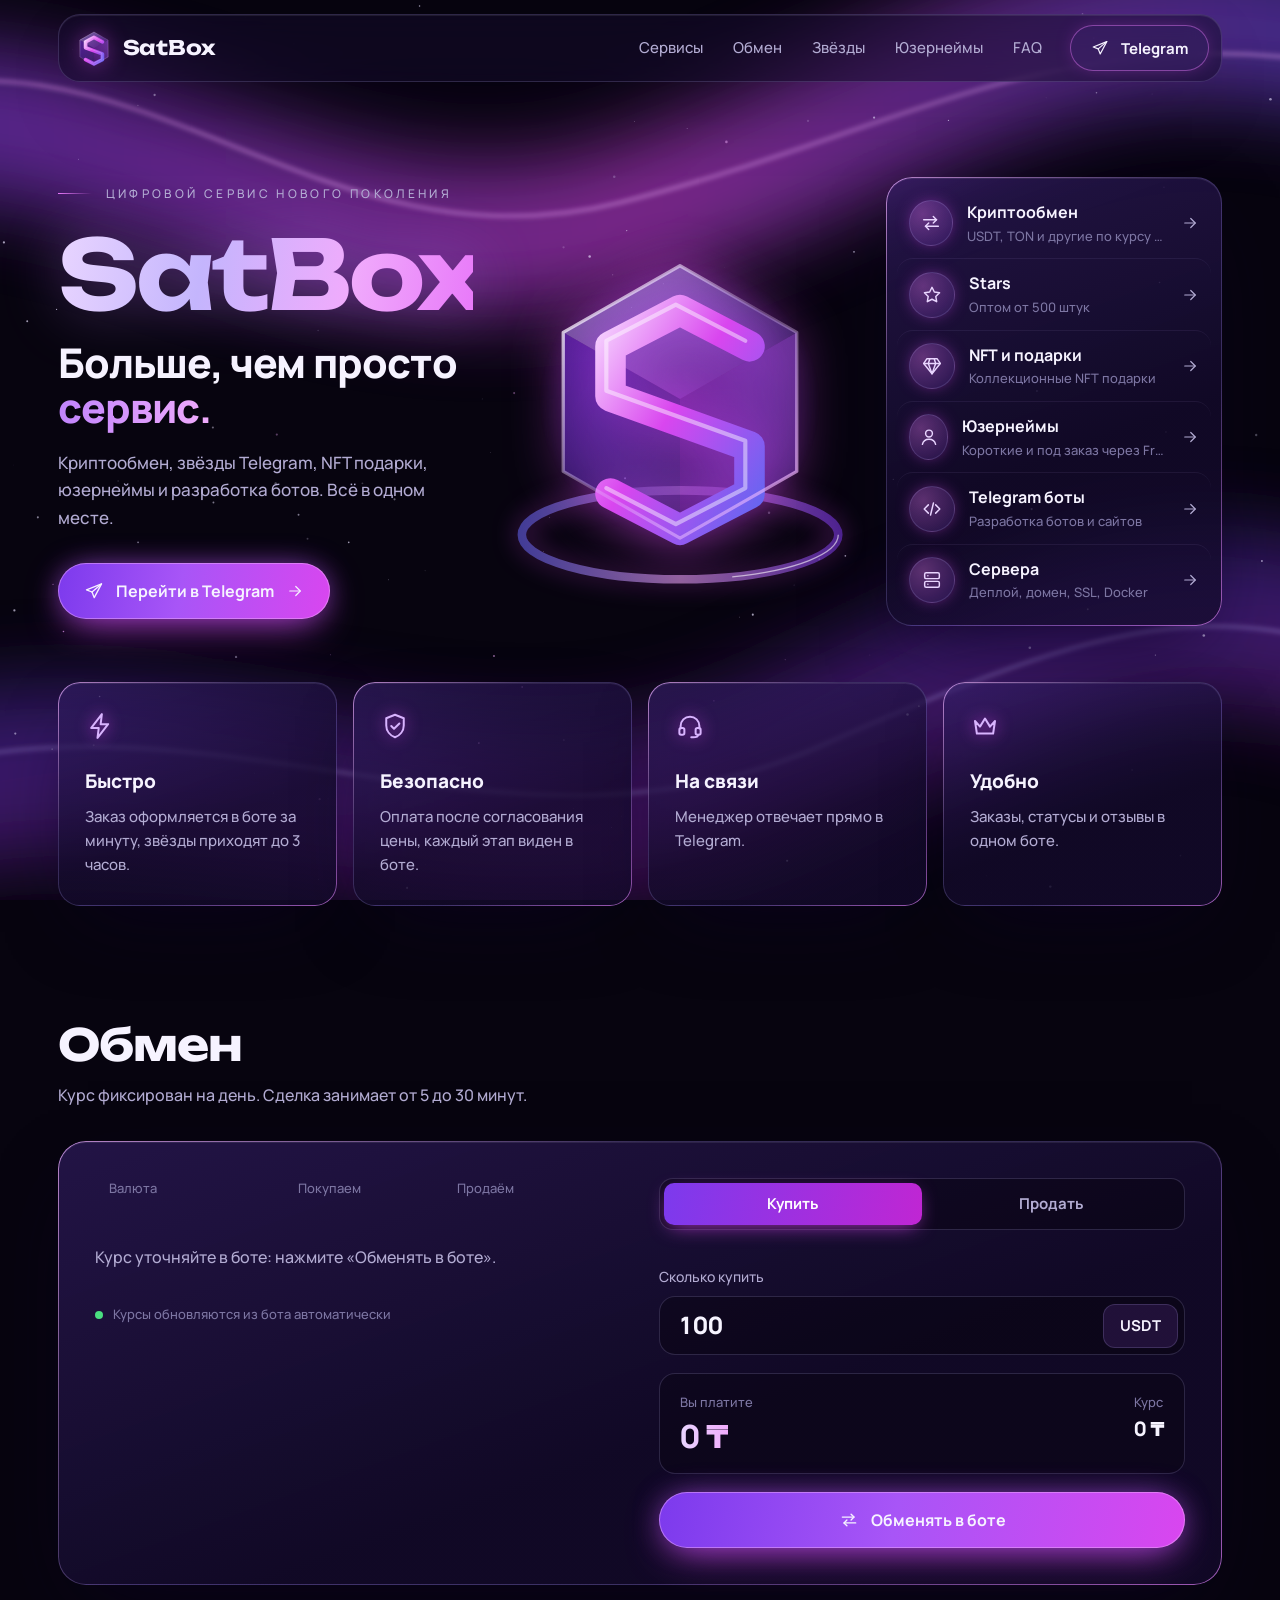
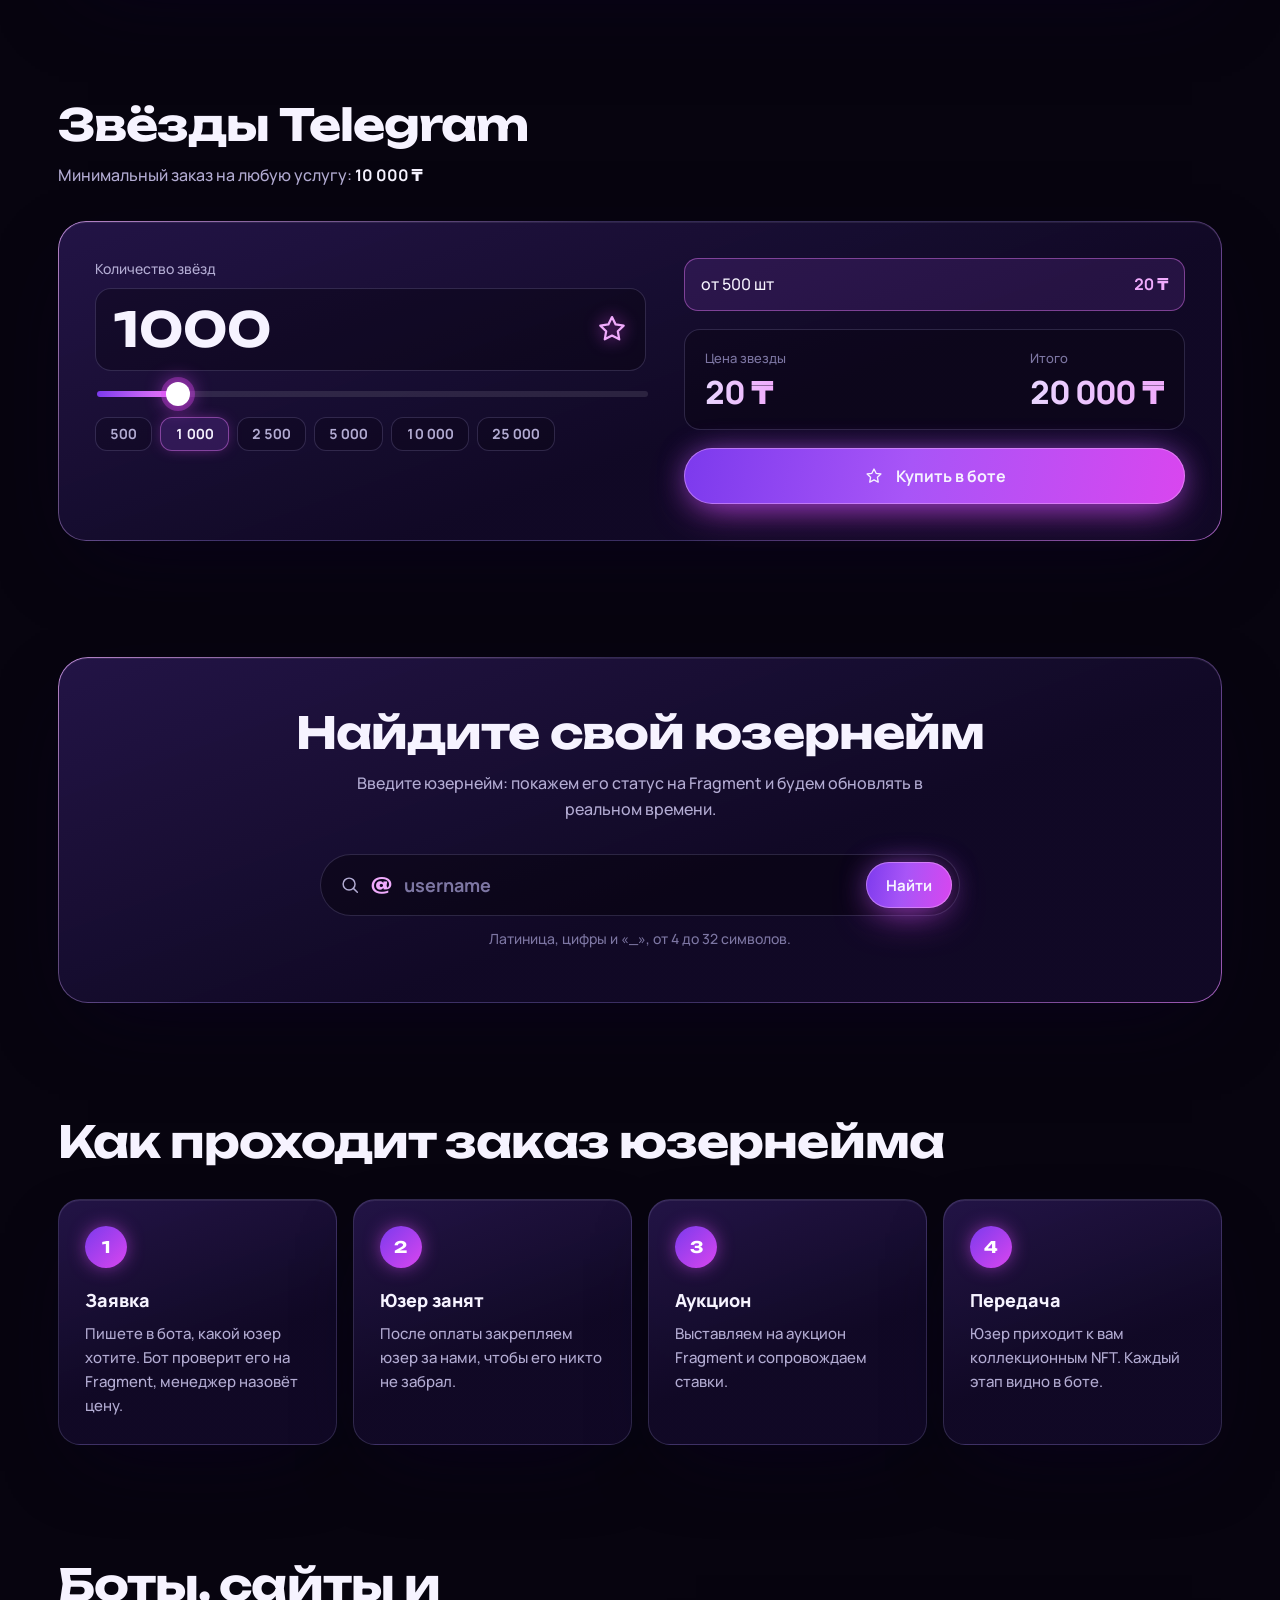
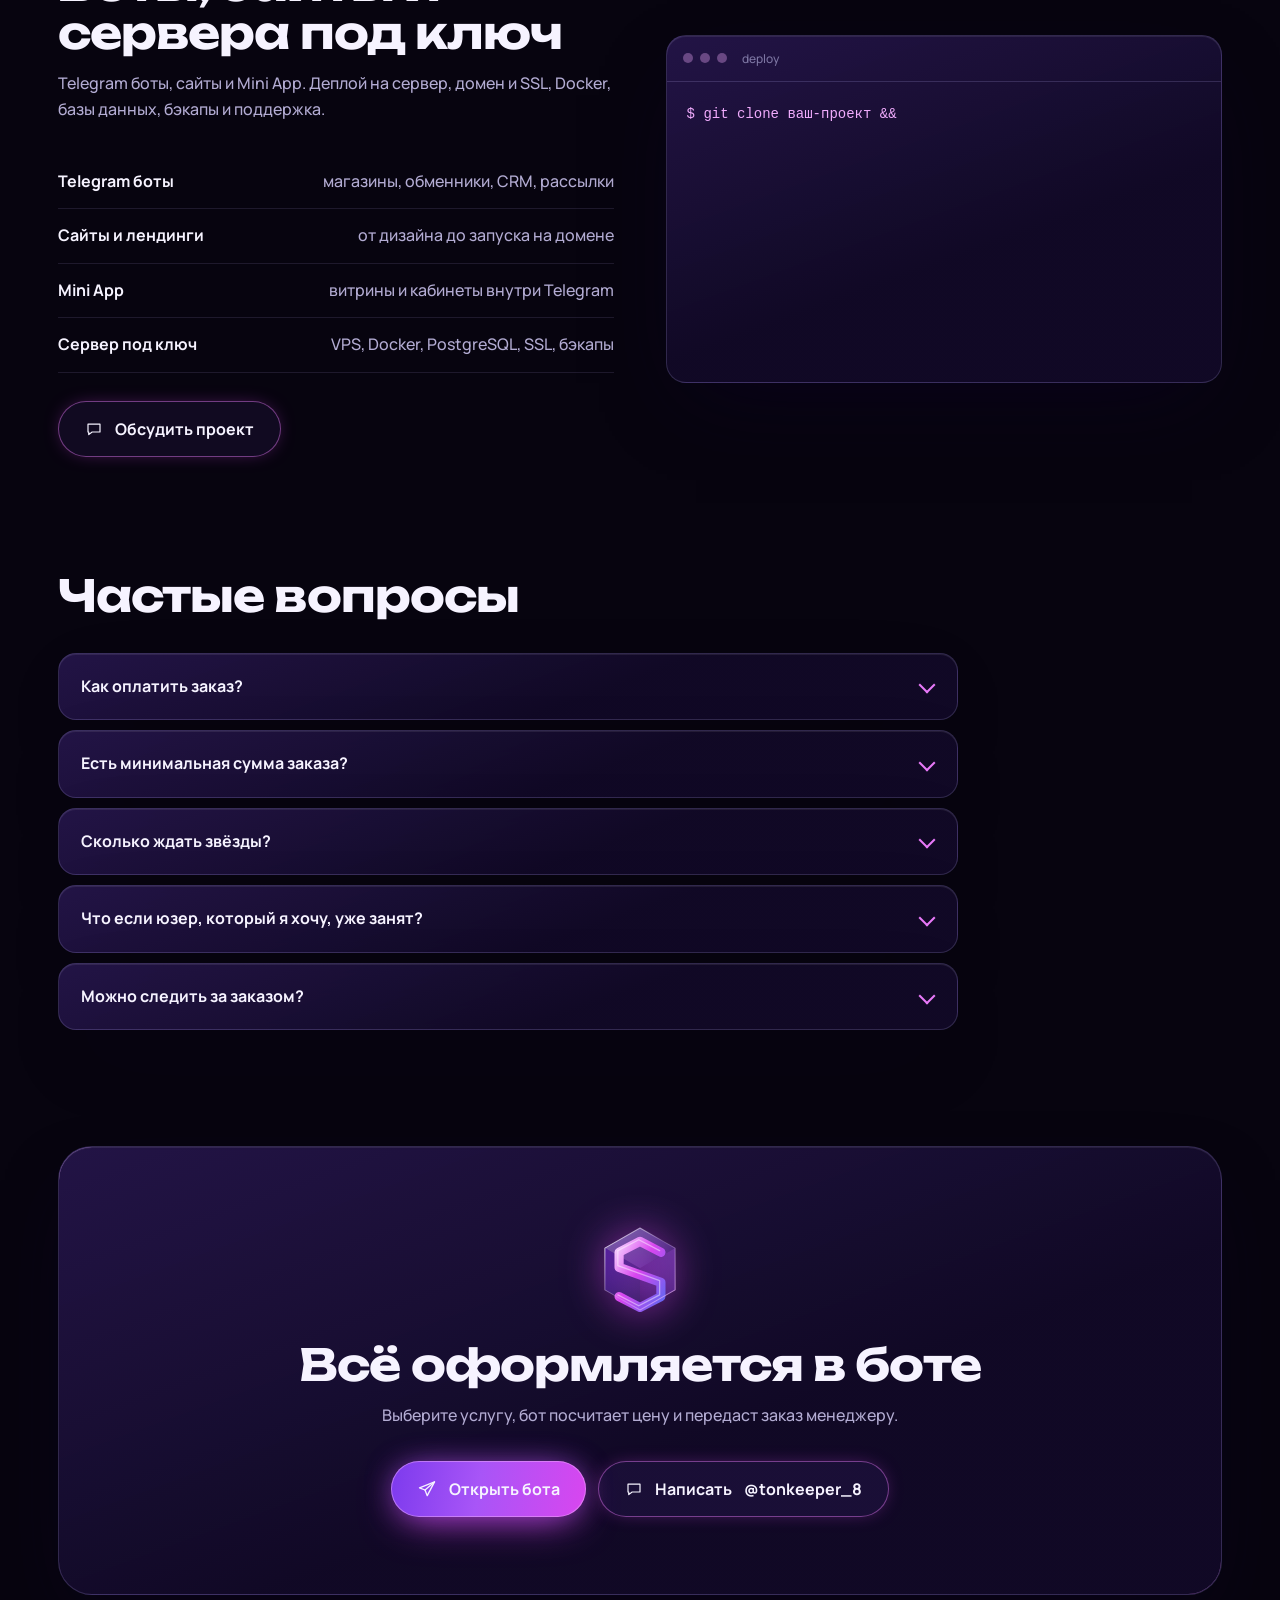
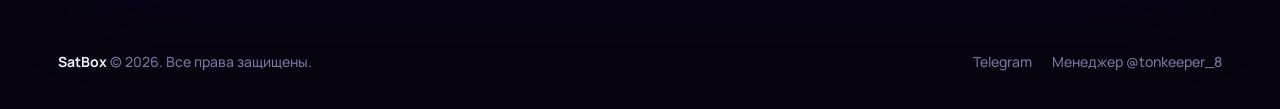
==== commit 9b0270a2: "Self-hosted fonts for faster load, keep BotFather menu button - site: Manrope and Unbounded subset t" ====
--- a/site/public/index.html
+++ b/site/public/index.html
@@ -9,9 +9,8 @@
   <meta property="og:title" content="SatBox: больше, чем просто сервис">
   <meta property="og:description" content="Криптообмен, звёзды, NFT подарки, юзернеймы и разработка ботов.">
   <link rel="icon" href="favicon.svg?v=__V__" type="image/svg+xml">
-  <link rel="preconnect" href="https://fonts.googleapis.com">
-  <link rel="preconnect" href="https://fonts.gstatic.com" crossorigin>
-  <link href="https://fonts.googleapis.com/css2?family=Manrope:wght@400;500;600;700;800&family=Unbounded:wght@600;700&display=swap" rel="stylesheet">
+  <link rel="preload" href="fonts/manrope.woff" as="font" type="font/woff" crossorigin>
+  <link rel="preload" href="fonts/unbounded.woff" as="font" type="font/woff" crossorigin>
   <link rel="stylesheet" href="style.css?v=__V__">
 </head>
 <body>
--- a/site/public/style.css
+++ b/site/public/style.css
@@ -1,4 +1,7 @@
 /* SatBox: неоновый фиолетовый, жидкое стекло, светящиеся ленты */
+/* шрифты лежат на нашем сервере (латиница и кириллица, ~90 КБ): без запросов к Google */
+@font-face { font-family: "Manrope"; src: url("fonts/manrope.woff") format("woff"); font-weight: 400 800; font-display: swap; }
+@font-face { font-family: "Unbounded"; src: url("fonts/unbounded.woff") format("woff"); font-weight: 600 700; font-display: swap; }
 :root {
   --bg: #07040f;
   --ink: #f6f3ff;
@@ -39,16 +42,13 @@
 /* ---------- фон ---------- */
 .bg { position: fixed; inset: 0; z-index: -2; pointer-events: none; overflow: hidden; }
 .ribbons { position: absolute; inset: -5%; width: 110%; height: 110%; }
-.rb { transform-origin: 50% 50%; }
-.rb-a { animation: sway1 22s ease-in-out infinite alternate; }
-.rb-b { animation: sway2 26s ease-in-out infinite alternate; }
-.rb-c { animation: sway1 18s ease-in-out infinite alternate; }
-.rb-d { animation: sway2 20s ease-in-out infinite alternate; }
-@keyframes sway1 { to { transform: translate(40px, 30px) rotate(2deg); } }
-@keyframes sway2 { to { transform: translate(-50px, -20px) rotate(-2deg); } }
+/* ленты двигаются одним слоем: размытие рисуется один раз, дальше только сдвиг на видеокарте */
+.ribbons { will-change: transform; transform: translateZ(0); }
+@media (hover: hover) and (pointer: fine) {
+  .ribbons { animation: drift 40s ease-in-out infinite alternate; }
+}
+@keyframes drift { to { transform: translate3d(-30px, 18px, 0) scale(1.03); } }
 .sky { position: absolute; inset: 0; width: 100%; height: 100%; }
-body::after { content: ""; position: fixed; inset: 0; pointer-events: none; z-index: 100; opacity: .04;
-  background-image: url("data:image/svg+xml,%3Csvg xmlns='http://www.w3.org/2000/svg' width='160' height='160'%3E%3Cfilter id='n'%3E%3CfeTurbulence type='fractalNoise' baseFrequency='.9' numOctaves='2' stitchTiles='stitch'/%3E%3C/filter%3E%3Crect width='100%25' height='100%25' filter='url(%23n)'/%3E%3C/svg%3E"); }
 .cursor-glow { position: fixed; left: 0; top: 0; width: 600px; height: 600px; margin: -300px 0 0 -300px; border-radius: 50%;
   pointer-events: none; z-index: -1; background: radial-gradient(circle, rgba(217, 70, 239, .12), transparent 60%);
   transform: translate3d(var(--mx, -999px), var(--my, -999px), 0); }
@@ -58,10 +58,13 @@
 /* ---------- стекло ---------- */
 .glass {
   position: relative;
-  background: linear-gradient(160deg, var(--glass-2), var(--glass) 60%);
+  background: linear-gradient(160deg, rgba(52, 30, 104, .62), rgba(20, 11, 44, .78) 60%);
   border: 1px solid var(--stroke);
   box-shadow: 0 30px 80px -30px rgba(10, 0, 30, .9), inset 0 1px 0 rgba(255, 255, 255, .08);
-  backdrop-filter: blur(22px) saturate(150%); -webkit-backdrop-filter: blur(22px) saturate(150%);
+}
+/* размытие под стеклом только у шапки и только на компьютере */
+@media (hover: hover) and (pointer: fine) {
+  .nav.glass { background: rgba(20, 11, 44, .55); backdrop-filter: blur(16px); -webkit-backdrop-filter: blur(16px); }
 }
 /* светящийся контур: ярче к краям, как на стекле */
 .glow-edge::before, .services::before, .feat::before, .ex::before, .calc::before, .check::before, .cta::before {
@@ -112,13 +115,13 @@
 
 .hero-logo { position: relative; display: grid; place-items: center; min-height: 460px; }
 .halo { position: absolute; width: 80%; aspect-ratio: 1; border-radius: 50%; background: radial-gradient(circle, rgba(192, 38, 211, .45), rgba(124, 58, 237, .2) 40%, transparent 70%);
-  filter: blur(30px); animation: pulse 6s ease-in-out infinite; }
+  will-change: transform, opacity; animation: pulse 6s ease-in-out infinite; }
 @keyframes pulse { 50% { transform: scale(1.12); opacity: .8; } }
-.cube { position: relative; width: min(78%, 330px); filter: drop-shadow(0 0 22px rgba(217, 70, 239, .8)) drop-shadow(0 0 60px rgba(124, 58, 237, .6));
-  animation: hover 7s ease-in-out infinite; }
+.cube { position: relative; width: min(78%, 330px); filter: drop-shadow(0 0 26px rgba(217, 70, 239, .75));
+  will-change: transform; animation: hover 7s ease-in-out infinite; }
 @keyframes hover { 50% { transform: translateY(-14px) rotate(1.5deg); } }
 .ring { position: absolute; bottom: 8%; width: 96%; filter: drop-shadow(0 0 12px rgba(217, 70, 239, .7)); }
-.ring-spark { animation: spark 6s linear infinite; }
+@media (hover: hover) and (pointer: fine) { .ring-spark { animation: spark 6s linear infinite; } }
 @keyframes spark { to { stroke-dashoffset: -1040; } }
 
 .services { border-radius: 26px; padding: 10px; }
@@ -298,7 +301,6 @@
   .result-grid { grid-template-columns: 1fr; }
   .dev-list li { flex-direction: column; gap: 2px; }
   .dev-list span { text-align: left; }
-  .glass { backdrop-filter: blur(14px); -webkit-backdrop-filter: blur(14px); }
 }
 @media (hover: none) { .cursor-glow { display: none; } }
 @media (prefers-reduced-motion: reduce) {
@@ -306,3 +308,7 @@
   *, *::before, *::after { animation: none !important; transition: none !important; }
   .reveal { opacity: 1; translate: none; }
 }
+
+/* внутри Telegram Web App */
+.tg .cursor-glow { display: none; }
+.tg body { -webkit-tap-highlight-color: transparent; overscroll-behavior: none; }
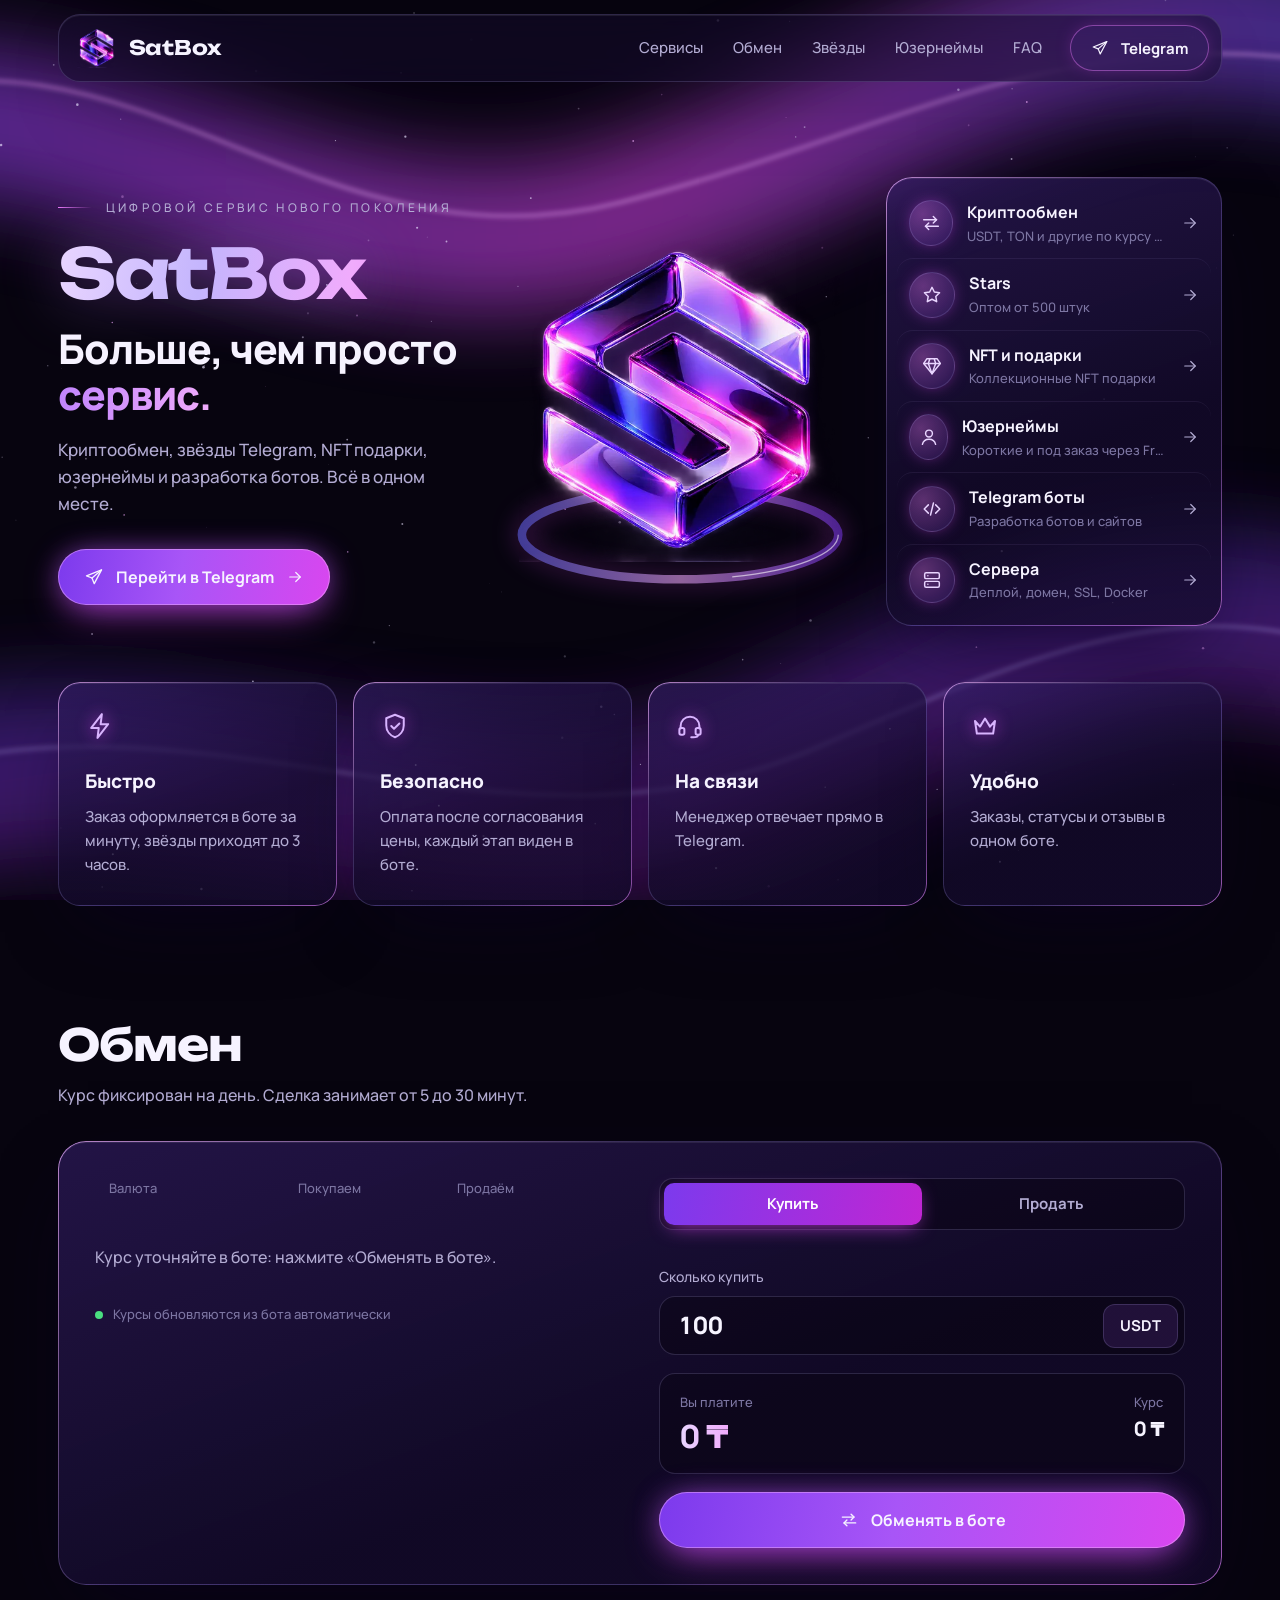
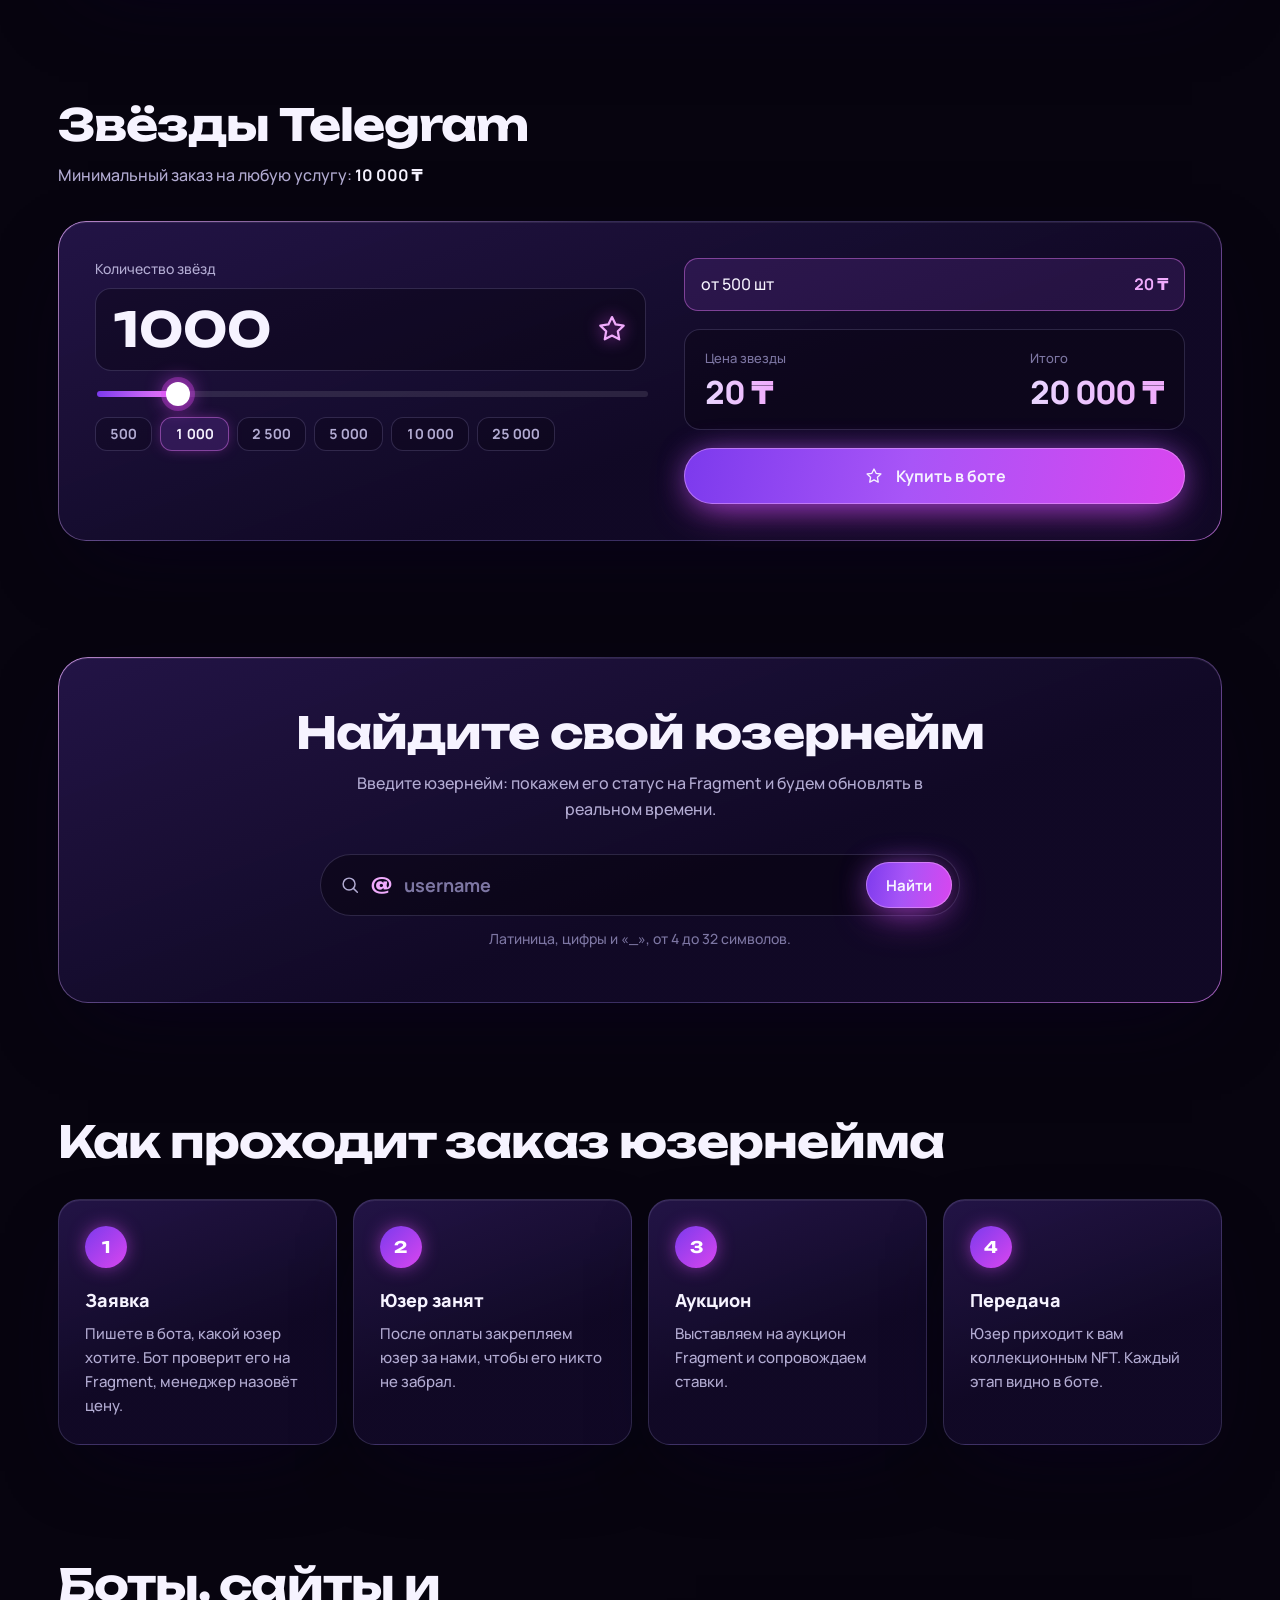
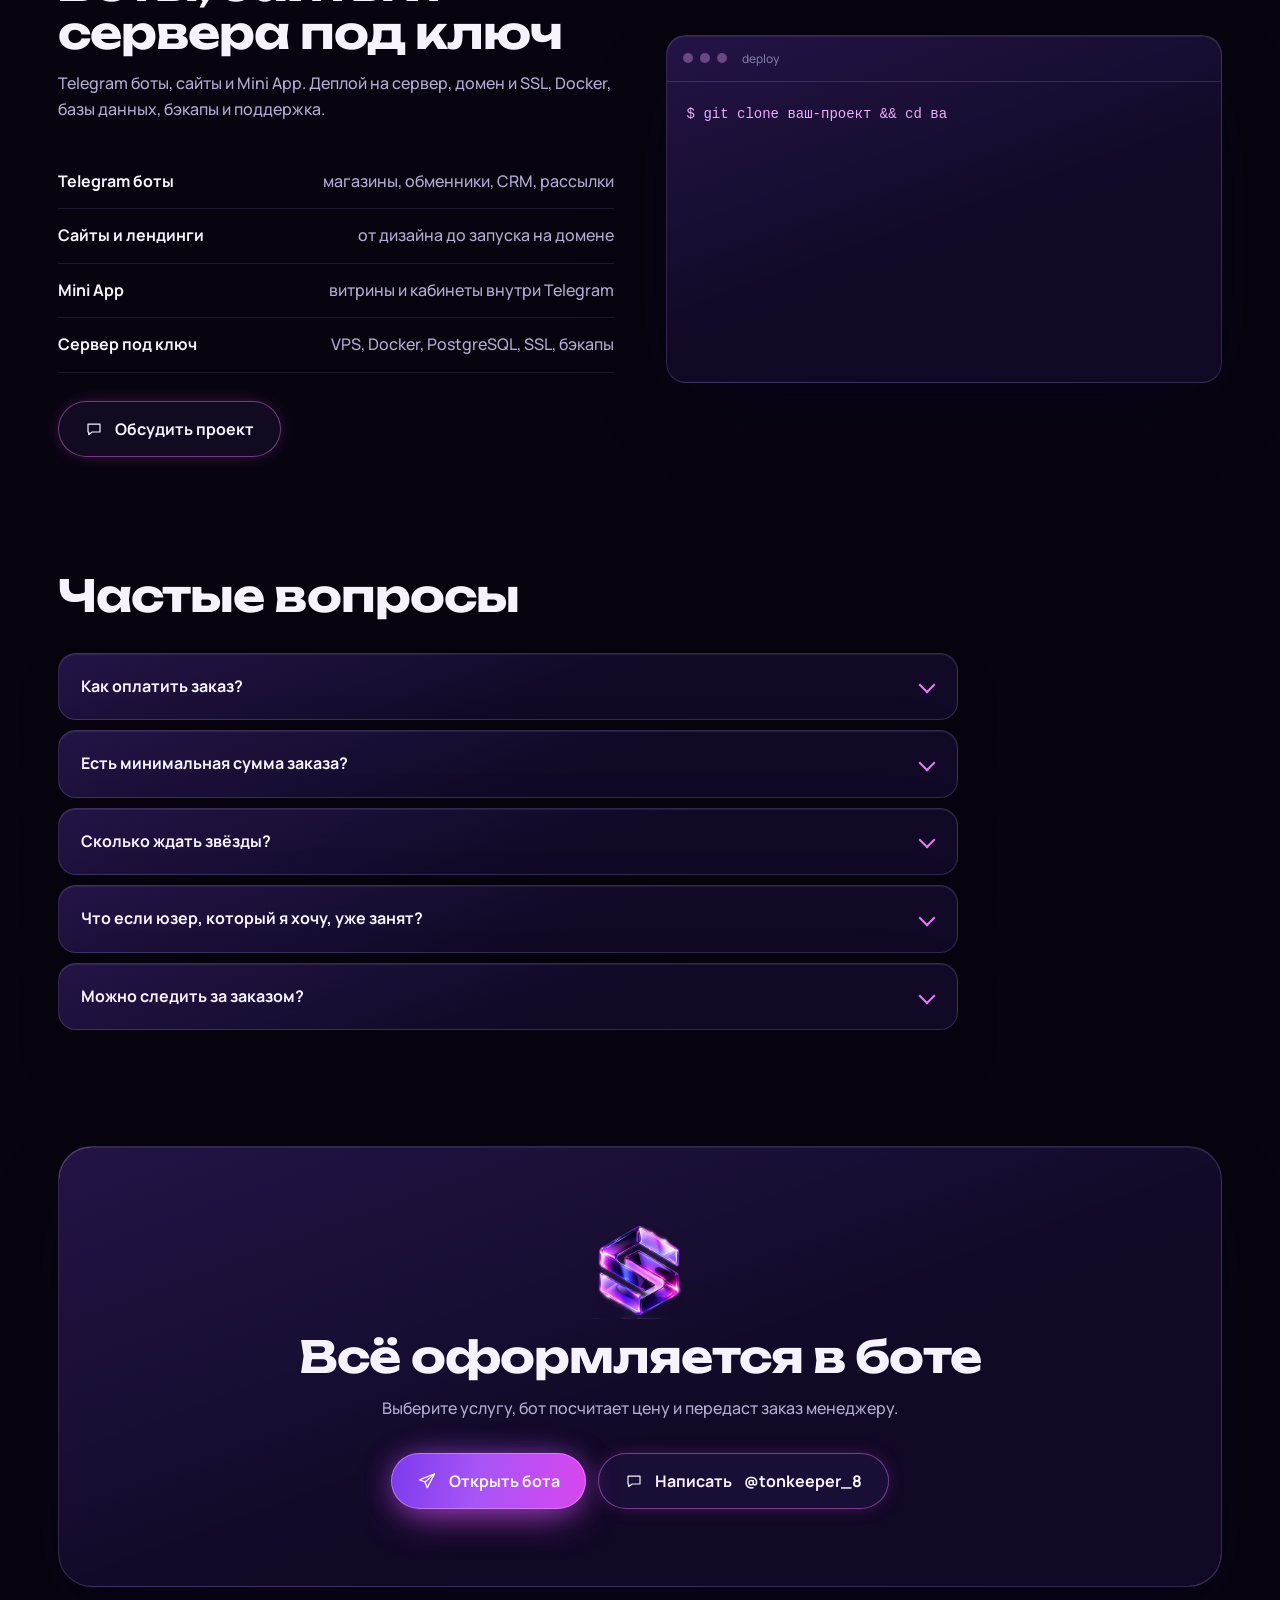
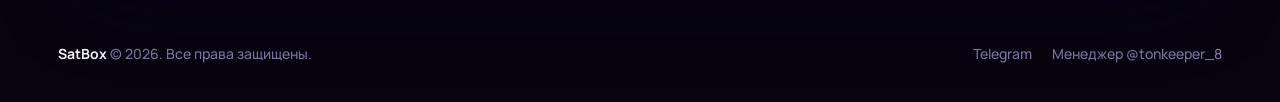
==== commit 2d4ae0e7: "Blue Web App button and browser site button, real SatBox logo on the site - main menu: '📱 Открыть пр" ====
--- a/site/public/index.html
+++ b/site/public/index.html
@@ -8,7 +8,9 @@
   <meta name="theme-color" content="#0a0614">
   <meta property="og:title" content="SatBox: больше, чем просто сервис">
   <meta property="og:description" content="Криптообмен, звёзды, NFT подарки, юзернеймы и разработка ботов.">
-  <link rel="icon" href="favicon.svg?v=__V__" type="image/svg+xml">
+  <link rel="icon" href="img/favicon-32.png?v=__V__" type="image/png" sizes="32x32">
+  <link rel="apple-touch-icon" href="img/apple-touch-icon.png?v=__V__">
+  <link rel="preload" href="img/logo-mark.webp?v=__V__" as="image" type="image/webp">
   <link rel="preload" href="fonts/manrope.woff" as="font" type="font/woff" crossorigin>
   <link rel="preload" href="fonts/unbounded.woff" as="font" type="font/woff" crossorigin>
   <link rel="stylesheet" href="style.css?v=__V__">
@@ -70,7 +72,7 @@
 
   <header class="nav glass">
     <a class="brand" href="#top" aria-label="На главную">
-      <svg class="brand-mark" width="34" height="37"><use href="#logo"/></svg>
+      <img class="brand-mark" src="img/logo-mark.webp?v=__V__" width="40" height="40" alt="">
       <span data-brand>SatBox</span>
     </a>
     <nav class="nav-links" aria-label="Разделы">
@@ -105,7 +107,7 @@
           <ellipse cx="200" cy="70" rx="185" ry="52" fill="none" stroke="url(#ring-g)" stroke-width="10" opacity=".55"/>
           <ellipse class="ring-spark" cx="200" cy="70" rx="185" ry="52" fill="none" stroke="#fff" stroke-width="1.5" opacity=".6" stroke-dasharray="140 900"/>
         </svg>
-        <svg class="cube" viewBox="0 0 200 220"><use href="#logo"/></svg>
+        <img class="cube" src="img/logo-mark.webp?v=__V__" width="520" height="520" alt="SatBox">
       </div>
 
       <aside class="services glass reveal" id="services" aria-label="Сервисы">
@@ -274,7 +276,7 @@
 
     <section class="section">
       <div class="cta glass reveal">
-        <svg class="cta-logo" width="84" height="92" aria-hidden="true"><use href="#logo"/></svg>
+        <img class="cta-logo" src="img/logo-mark.webp?v=__V__" width="96" height="96" alt="">
         <h2 class="title">Всё оформляется в боте</h2>
         <p class="sub">Выберите услугу, бот посчитает цену и передаст заказ менеджеру.</p>
         <div class="cta-actions">
--- a/site/public/style.css
+++ b/site/public/style.css
@@ -77,7 +77,7 @@
 .nav { position: sticky; top: 14px; z-index: 50; display: flex; align-items: center; gap: 28px;
   max-width: 1320px; width: calc(100% - 2 * var(--gutter)); margin: 14px auto 0; padding: 10px 12px 10px 18px; border-radius: 22px; }
 .brand { display: inline-flex; align-items: center; gap: 12px; text-decoration: none; font: 700 1.25rem/1 var(--display); letter-spacing: -.01em; }
-.brand-mark { filter: drop-shadow(0 0 10px rgba(217, 70, 239, .6)); }
+.brand-mark { display: block; width: 40px; height: 40px; margin: -4px 0; }
 .nav-links { display: flex; gap: 30px; margin-left: auto; }
 .nav-links a { position: relative; text-decoration: none; color: var(--muted); font-size: .9375rem; transition: color .25s; }
 .nav-links a:hover { color: var(--ink); }
@@ -106,7 +106,7 @@
   padding-top: clamp(48px, 7vw, 100px); padding-bottom: 40px; }
 .eyebrow { display: flex; align-items: center; gap: 14px; margin: 0 0 22px; color: var(--muted); font-size: .75rem; letter-spacing: .28em; text-transform: uppercase; }
 .eyebrow-line { width: 34px; height: 1px; background: linear-gradient(90deg, var(--pink), transparent); }
-.hero-brand { margin: 0; font: 700 clamp(3.25rem, 7.5vw, 6.5rem)/1 var(--display); letter-spacing: -.03em;
+.hero-brand { margin: 0; font: 700 clamp(3rem, 5.4vw, 5.25rem)/1 var(--display); letter-spacing: -.03em; white-space: nowrap;
   background: linear-gradient(100deg, #e9d5ff 0%, #c4b5fd 35%, #f0abfc 70%, #e879f9); -webkit-background-clip: text; background-clip: text; color: transparent;
   filter: drop-shadow(0 0 30px rgba(192, 132, 252, .35)); }
 .hero-title { margin: 18px 0 0; font: 800 clamp(1.75rem, 3.2vw, 2.75rem)/1.12 var(--body); letter-spacing: -.02em; }
@@ -117,7 +117,7 @@
 .halo { position: absolute; width: 80%; aspect-ratio: 1; border-radius: 50%; background: radial-gradient(circle, rgba(192, 38, 211, .45), rgba(124, 58, 237, .2) 40%, transparent 70%);
   will-change: transform, opacity; animation: pulse 6s ease-in-out infinite; }
 @keyframes pulse { 50% { transform: scale(1.12); opacity: .8; } }
-.cube { position: relative; width: min(78%, 330px); filter: drop-shadow(0 0 26px rgba(217, 70, 239, .75));
+.cube { position: relative; width: min(90%, 400px); height: auto;
   will-change: transform; animation: hover 7s ease-in-out infinite; }
 @keyframes hover { 50% { transform: translateY(-14px) rotate(1.5deg); } }
 .ring { position: absolute; bottom: 8%; width: 96%; filter: drop-shadow(0 0 12px rgba(217, 70, 239, .7)); }
@@ -259,7 +259,7 @@
 .faq p { margin: 0 0 20px; color: var(--muted); }
 
 .cta { padding: clamp(36px, 6vw, 80px); border-radius: 34px; text-align: center; overflow: hidden; }
-.cta-logo { filter: drop-shadow(0 0 20px rgba(217, 70, 239, .8)); margin-bottom: 18px; }
+.cta-logo { display: block; margin: 0 auto 14px; width: 96px; height: 96px; }
 .cta .sub { margin-left: auto; margin-right: auto; }
 .cta-actions { display: flex; flex-wrap: wrap; gap: 12px; justify-content: center; }
 
@@ -286,7 +286,7 @@
   .nav .btn { margin-left: auto; }
   .hero { grid-template-columns: minmax(0, 1fr); }
   .hero-logo { min-height: 320px; order: -1; }
-  .cube { width: min(56%, 230px); }
+  .cube { width: min(70%, 280px); }
   .services { grid-template-columns: minmax(0, 1fr); }
   .ex, .calc, .dev { grid-template-columns: minmax(0, 1fr); }
   .steps { grid-template-columns: 1fr 1fr; }
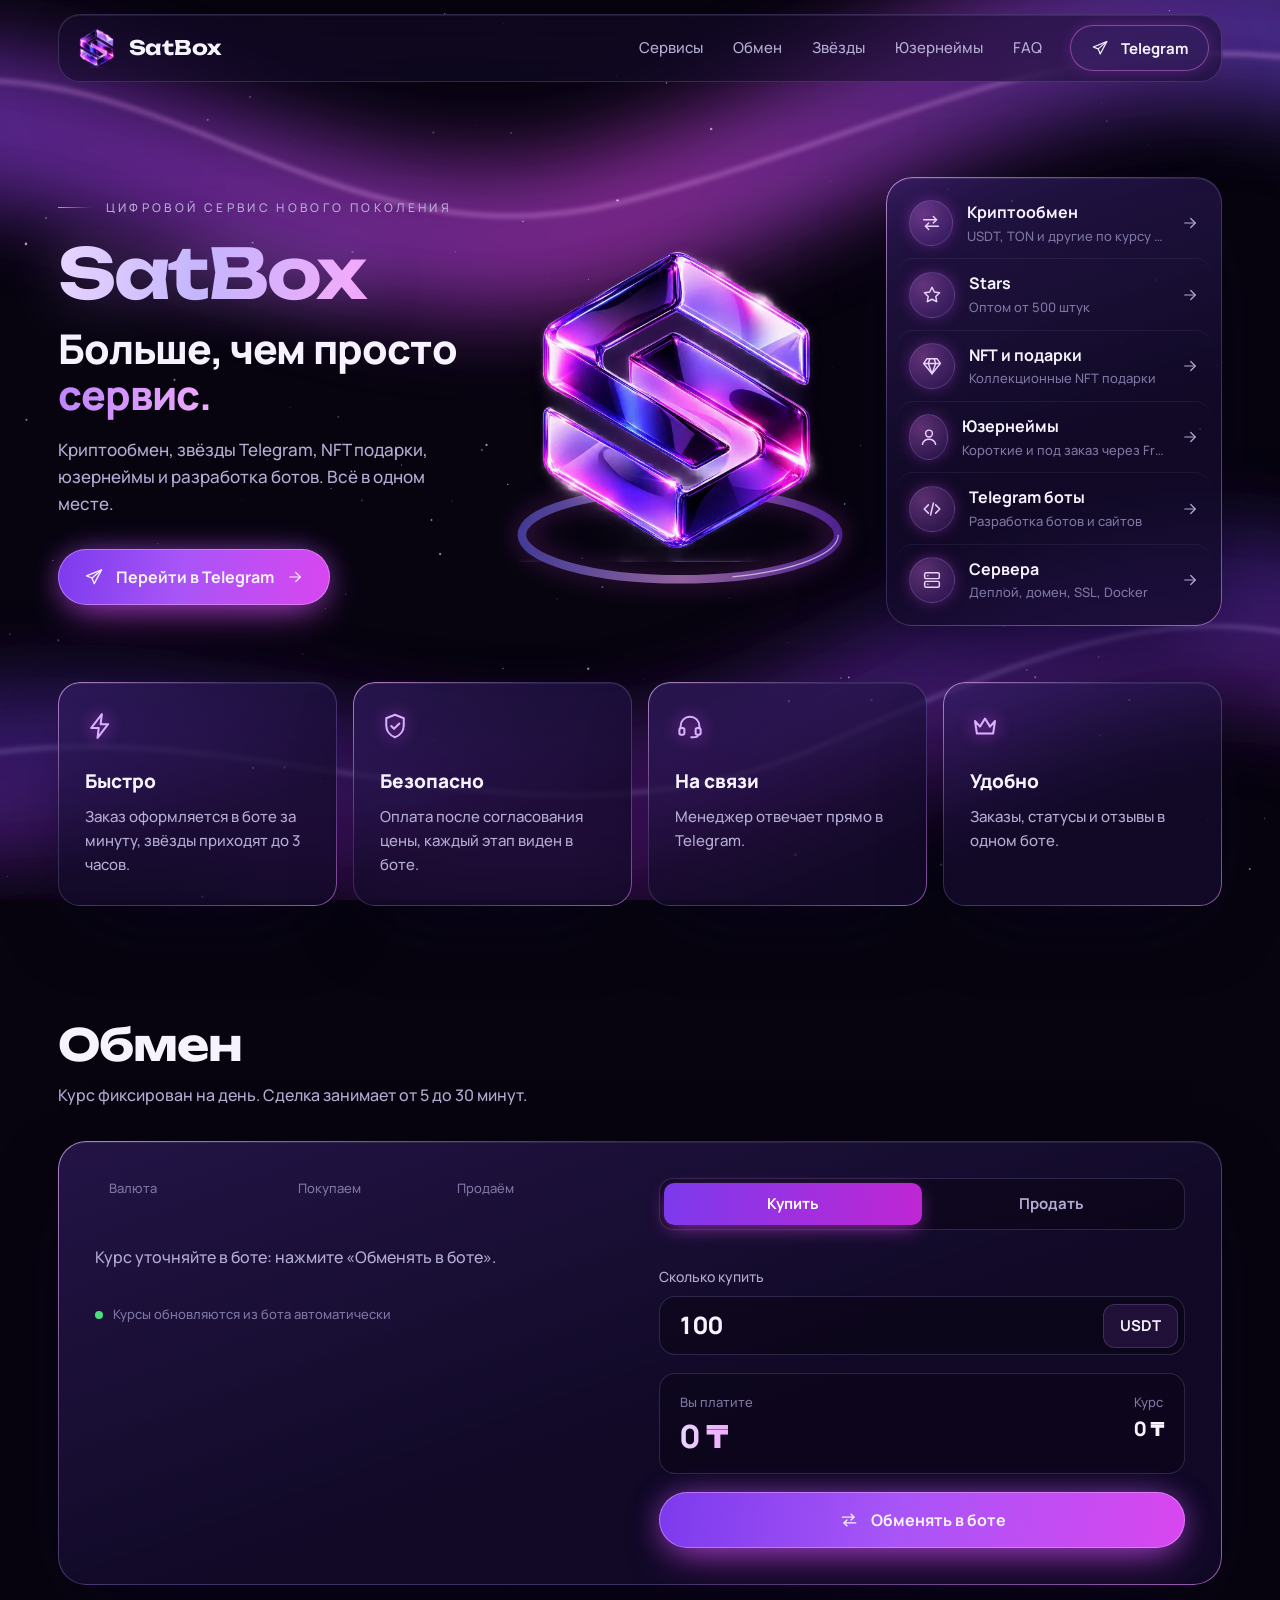
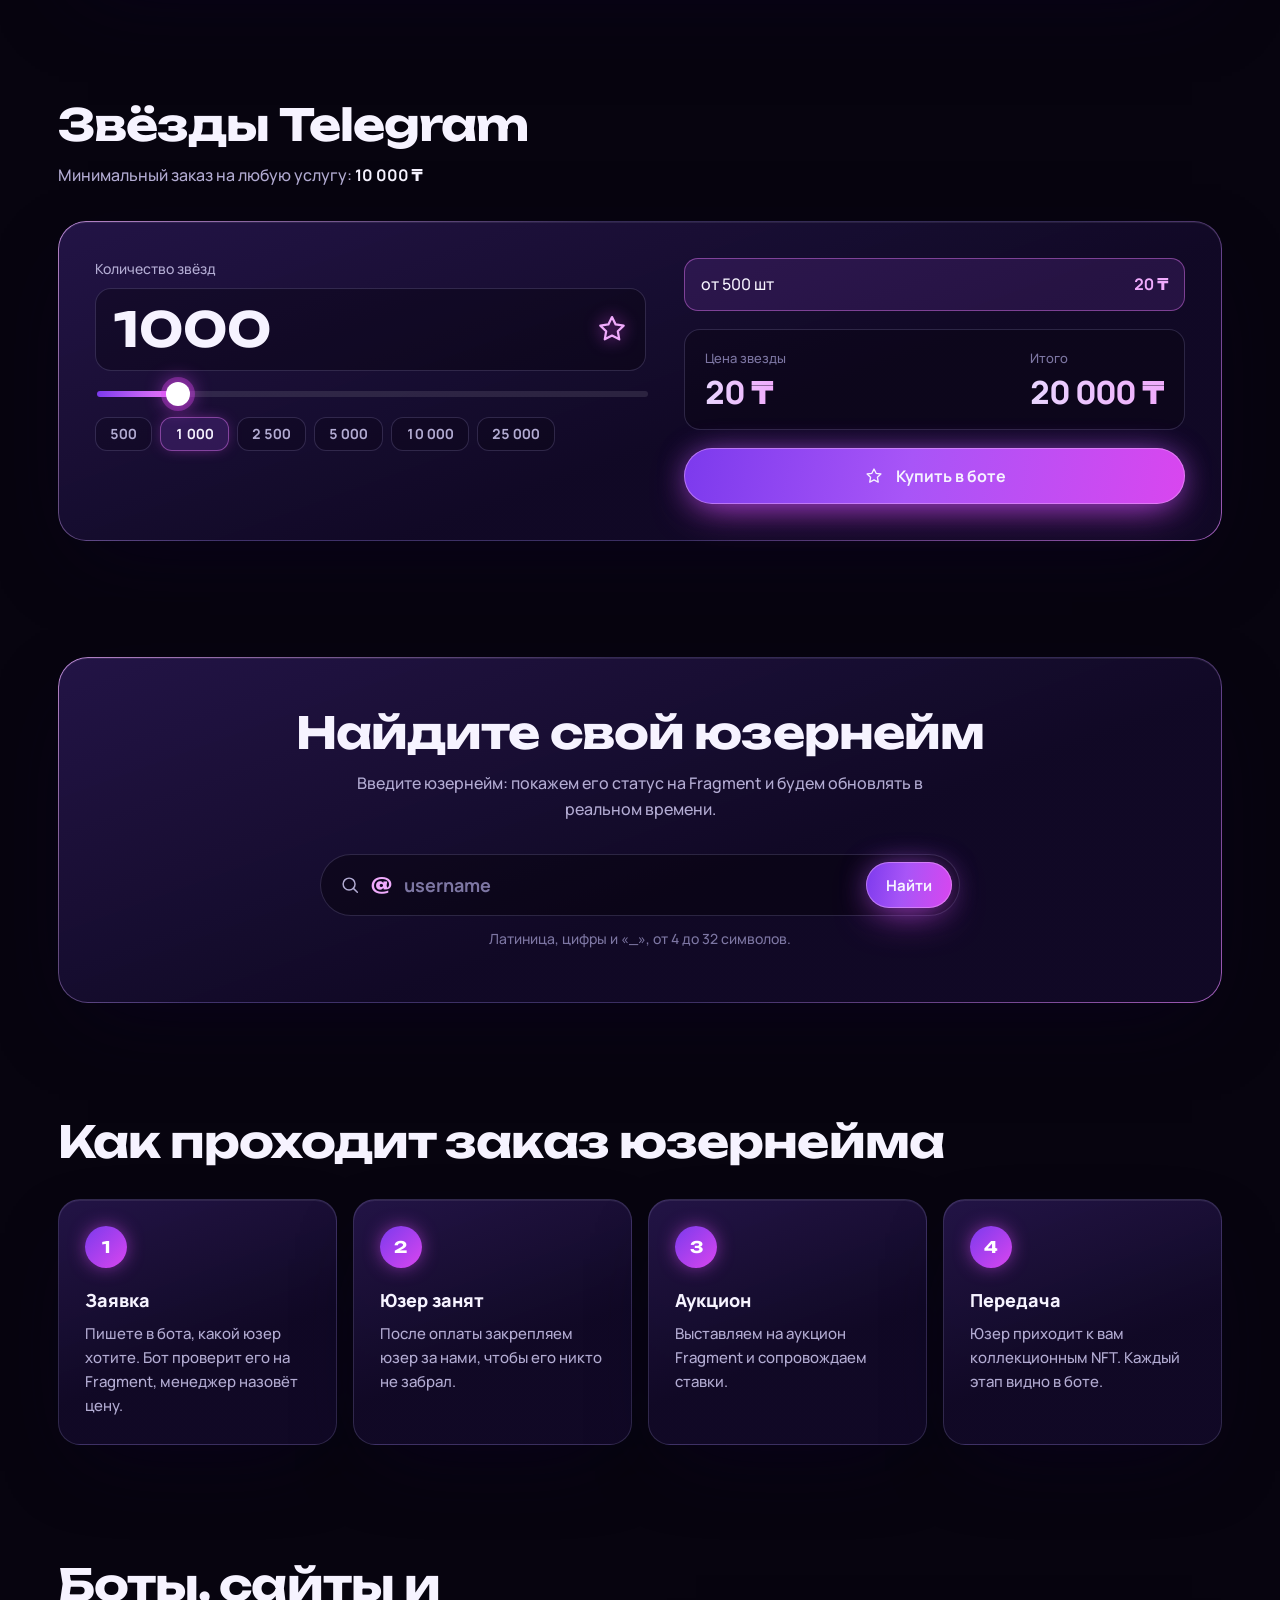
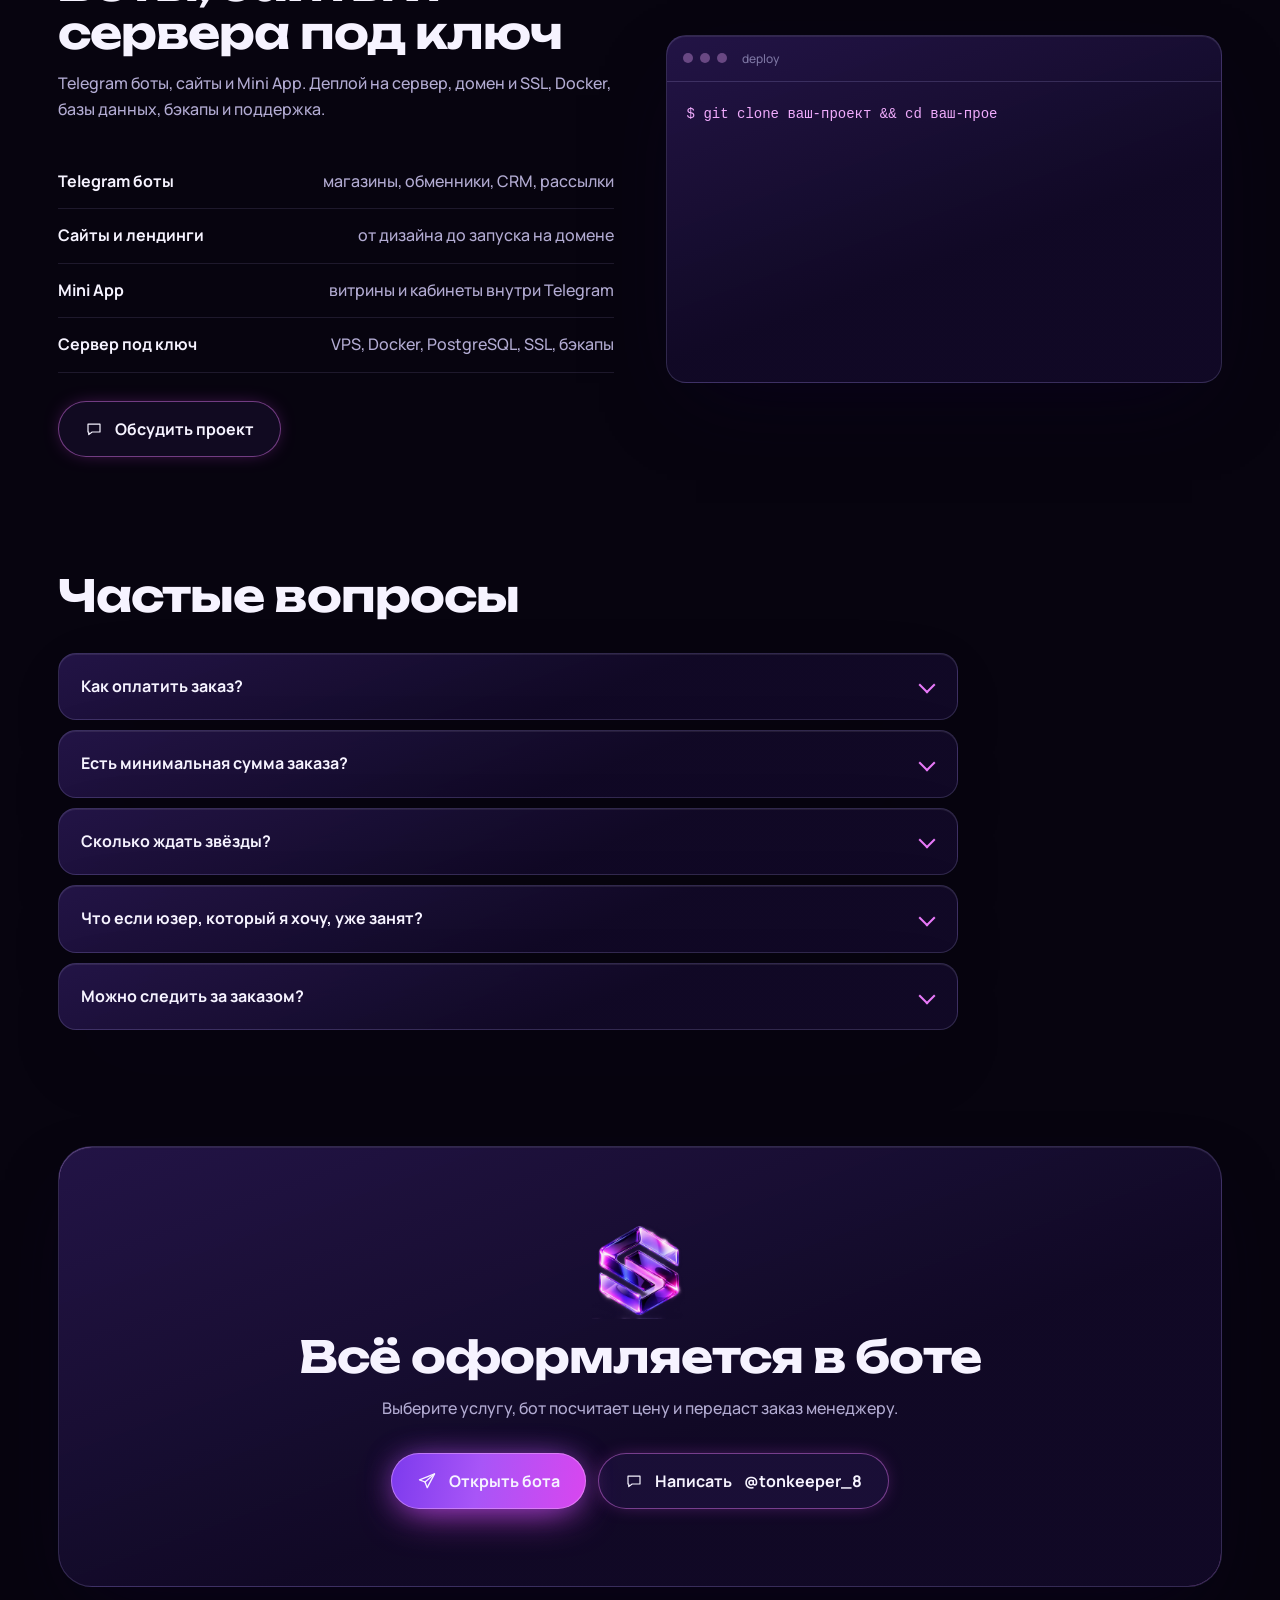
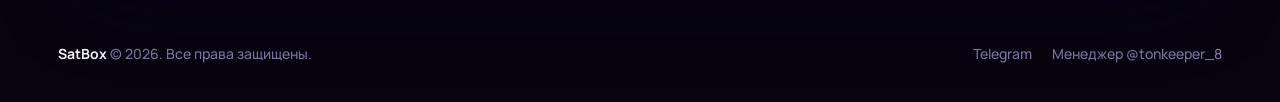
==== commit c2be2f4f: "Fixed service fee for exchange deals - admin: 💱 Курсы → '🧾 Сбор' (amount, 0 = off) and '🏷 Название с" ====
--- a/site/public/index.html
+++ b/site/public/index.html
@@ -146,6 +146,7 @@
           <div class="ex-head"><span>Валюта</span><span>Покупаем</span><span>Продаём</span></div>
           <div data-rates><p class="muted pad">Загружаю курсы...</p></div>
           <p class="live"><i></i>Курсы обновляются из бота автоматически</p>
+          <p class="fee-note" data-fee-note hidden></p>
         </div>
         <div class="ex-calc">
           <div class="seg" data-ex-dir>
@@ -164,6 +165,7 @@
             <div><small data-ex-out-label>Вы платите</small><b data-ex-out>0 ₸</b></div>
             <div><small>Курс</small><b data-ex-rate>0 ₸</b></div>
           </div>
+          <p class="fee-row" data-ex-fee hidden></p>
           <p class="warn" data-ex-warn hidden></p>
           <a class="btn btn-neon btn-wide" data-ex-go href="#"><svg class="i" width="20" height="20"><use href="#i-swap"/></svg>Обменять в боте</a>
         </div>
--- a/site/public/style.css
+++ b/site/public/style.css
@@ -309,6 +309,12 @@
   .reveal { opacity: 1; translate: none; }
 }
 
+/* сервисный сбор */
+.fee-note { margin: 8px 0 0; padding: 0 4px; color: var(--muted); font-size: .875rem; }
+.fee-note b, .fee-row b { color: var(--ink); }
+.fee-row { margin: 10px 0 0; padding: 10px 14px; border-radius: 12px; background: rgba(139, 92, 246, .1);
+  border: 1px solid rgba(196, 181, 253, .18); color: var(--muted); font-size: .875rem; line-height: 1.5; }
+
 /* внутри Telegram Web App */
 .tg .cursor-glow { display: none; }
 .tg body { -webkit-tap-highlight-color: transparent; overscroll-behavior: none; }
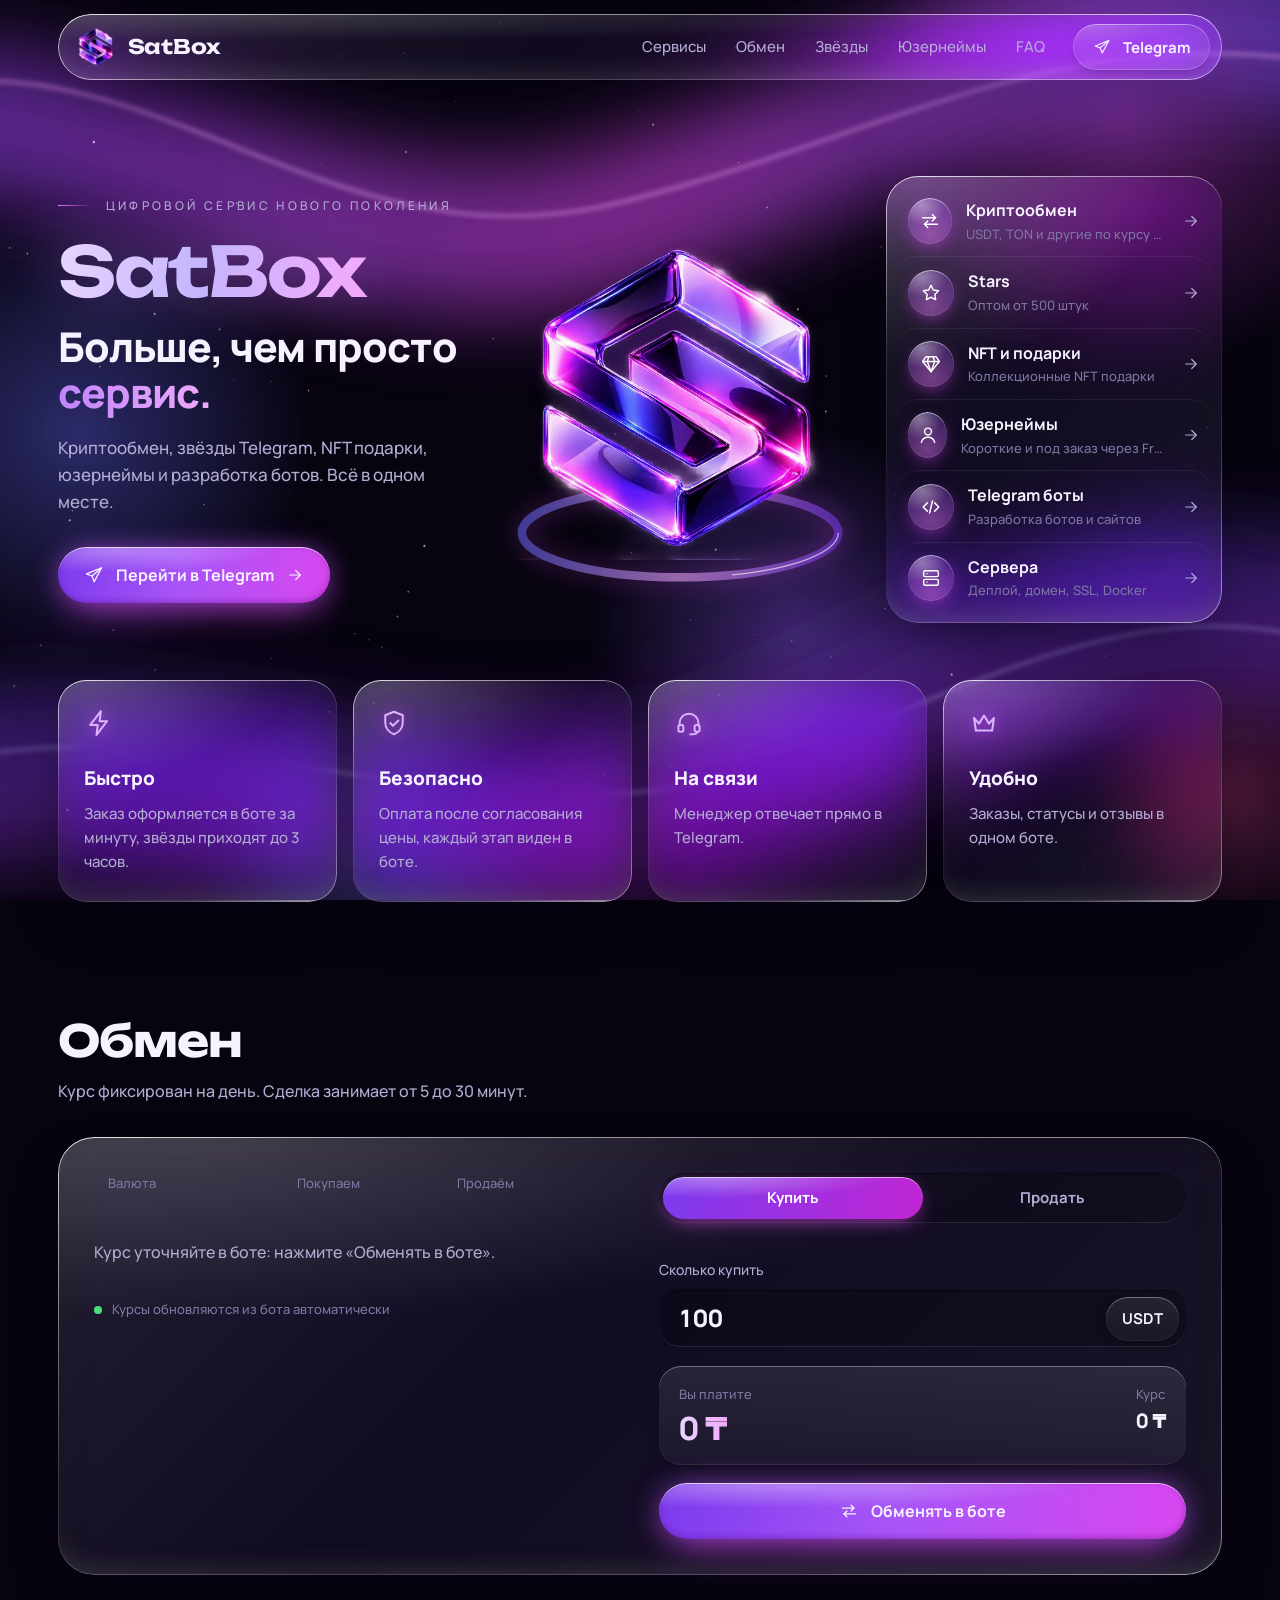
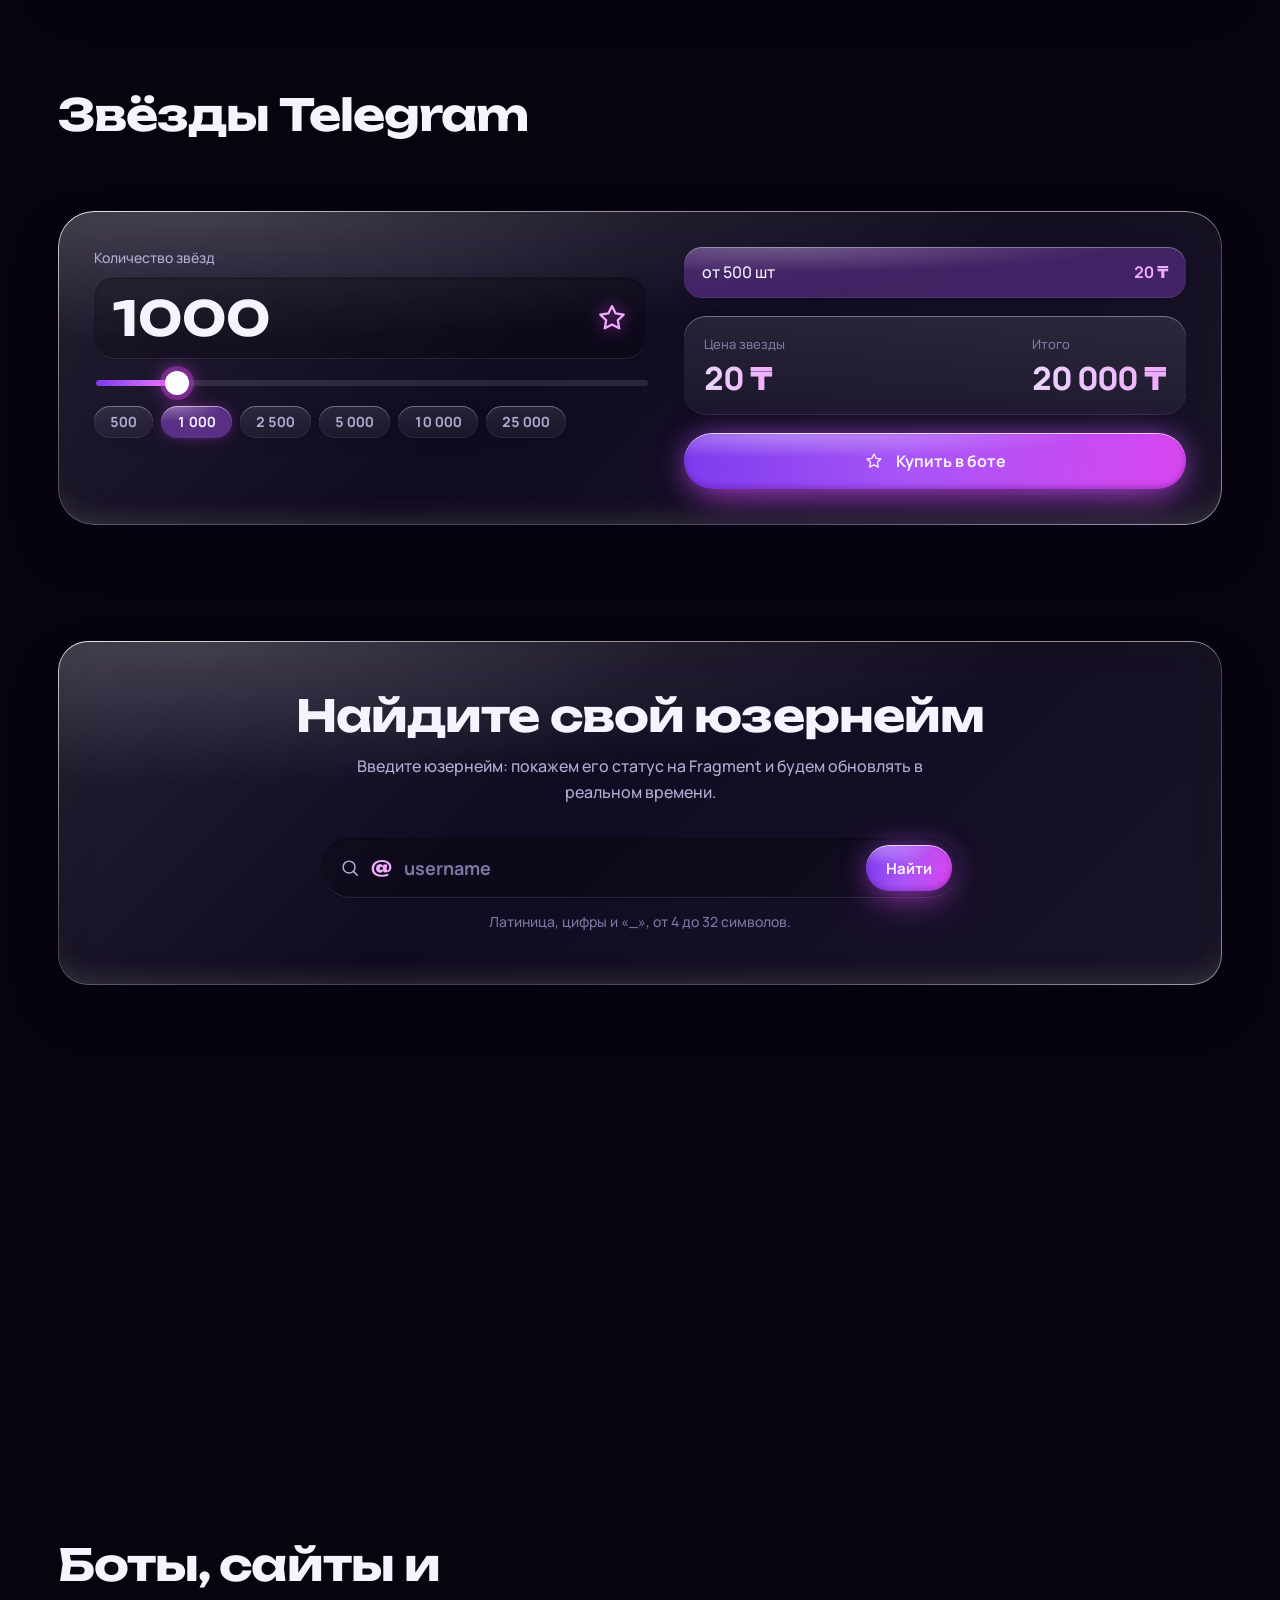
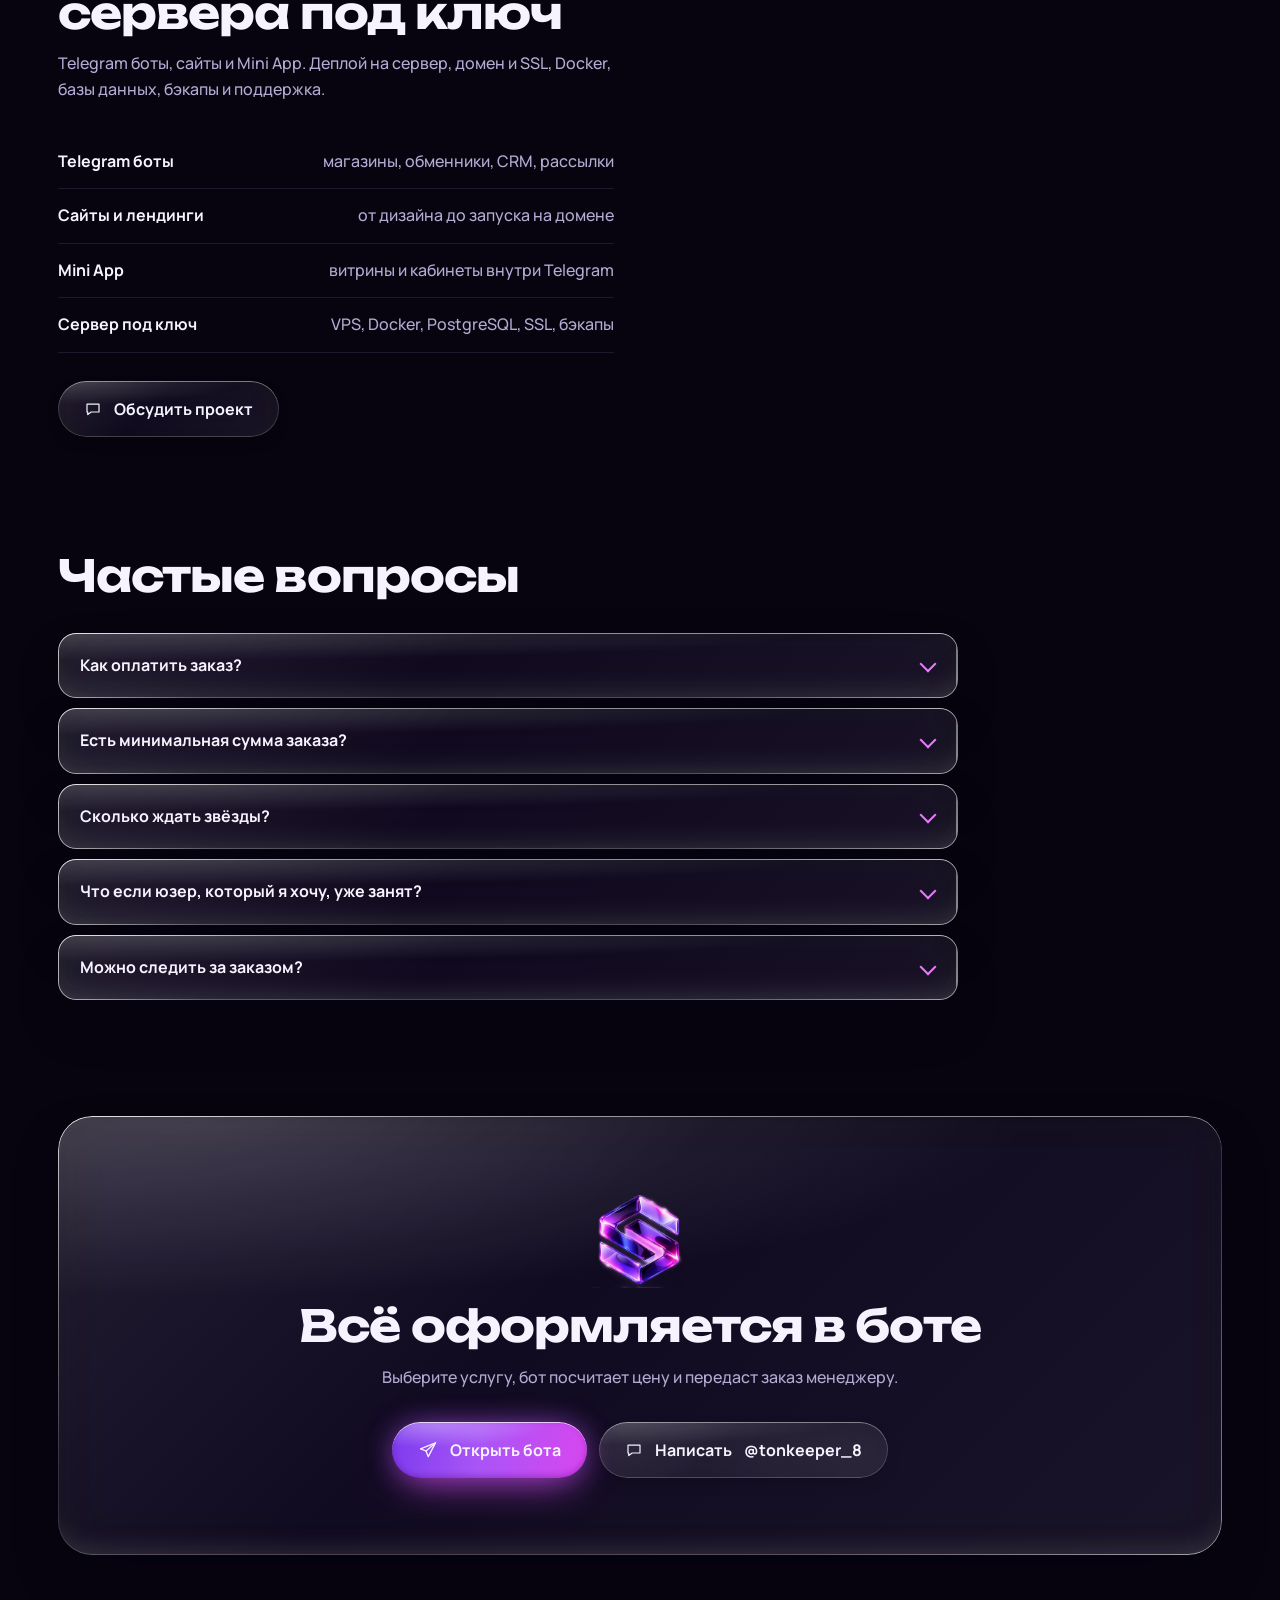
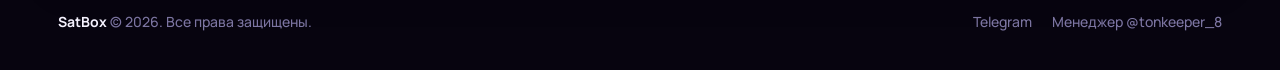
==== commit 9ab411ea: "Site: iOS-style liquid glass panels and controls - translucent fill with strong backdrop blur and sa" ====
--- a/site/public/index.html
+++ b/site/public/index.html
@@ -53,6 +53,7 @@
 
   <!-- фон: светящиеся «жидкие» ленты и звёзды -->
   <div class="bg" aria-hidden="true">
+    <div class="orbs"></div>
     <svg class="ribbons" viewBox="0 0 1440 1000" preserveAspectRatio="xMidYMid slice">
       <defs>
         <linearGradient id="rb1" x1="0" y1="0" x2="1" y2="0"><stop offset="0" stop-color="#7c3aed"/><stop offset=".5" stop-color="#d946ef"/><stop offset="1" stop-color="#4f46e5"/></linearGradient>
--- a/site/public/style.css
+++ b/site/public/style.css
@@ -15,12 +15,23 @@
   --warn: #fbbf24;
   --glass: rgba(167, 139, 250, .06);
   --glass-2: rgba(196, 181, 253, .1);
-  --stroke: rgba(196, 181, 253, .18);
+  --stroke: rgba(255, 255, 255, .12);
+  /* жидкое стекло (как в iOS 26): прозрачная заливка, сильное размытие и насыщенность, светлый блик по краю */
+  --lg-fill: linear-gradient(135deg, rgba(255, 255, 255, .11), rgba(255, 255, 255, .035) 42%, rgba(255, 255, 255, .07));
+  --lg-sheen: radial-gradient(130% 75% at 12% 0%, rgba(255, 255, 255, .16), rgba(255, 255, 255, 0) 55%);
+  --lg-blur: blur(26px) saturate(190%) brightness(1.08);
+  --lg-shadow: inset 0 1px .5px rgba(255, 255, 255, .5), inset 0 -1px .5px rgba(255, 255, 255, .14),
+    inset 0 -22px 34px -26px rgba(255, 255, 255, .22), 0 24px 60px -24px rgba(5, 0, 20, .75);
+  --lg-rim: linear-gradient(135deg, rgba(255, 255, 255, .75), rgba(255, 255, 255, .12) 22%, rgba(255, 255, 255, 0) 48%,
+    rgba(255, 255, 255, .08) 72%, rgba(255, 255, 255, .5));
+  /* мелкие элементы внутри стекла: кнопки, поля, чипы */
+  --lg-inner: linear-gradient(180deg, rgba(255, 255, 255, .09), rgba(255, 255, 255, .04));
+  --lg-inner-shadow: inset 0 1px .5px rgba(255, 255, 255, .35), inset 0 -1px .5px rgba(255, 255, 255, .08), 0 6px 18px -10px rgba(0, 0, 0, .6);
   --stroke-2: rgba(232, 121, 249, .45);
   --display: "Unbounded", "Manrope", sans-serif;
   --body: "Manrope", system-ui, -apple-system, "Segoe UI", sans-serif;
   --gutter: clamp(16px, 4.5vw, 72px);
-  --radius: 22px;
+  --radius: 28px;
   --ease: cubic-bezier(.2, .8, .2, 1);
 }
 
@@ -44,38 +55,43 @@
 .ribbons { position: absolute; inset: -5%; width: 110%; height: 110%; }
 /* ленты двигаются одним слоем: размытие рисуется один раз, дальше только сдвиг на видеокарте */
 .ribbons { will-change: transform; transform: translateZ(0); }
-@media (hover: hover) and (pointer: fine) {
-  .ribbons { animation: drift 40s ease-in-out infinite alternate; }
-}
-@keyframes drift { to { transform: translate3d(-30px, 18px, 0) scale(1.03); } }
+/* ленты стоят на месте: под жидким стеклом любое движение фона заставляет пересчитывать размытие */
 .sky { position: absolute; inset: 0; width: 100%; height: 100%; }
+/* цветные пятна под стеклом: без них стекло на тёмном фоне не видно */
+.orbs { position: absolute; inset: 0;
+  background:
+    radial-gradient(34vmax 34vmax at 88% 12%, rgba(217, 70, 239, .42), transparent 62%),
+    radial-gradient(30vmax 30vmax at 6% 48%, rgba(99, 102, 241, .40), transparent 62%),
+    radial-gradient(26vmax 26vmax at 62% 70%, rgba(139, 92, 246, .38), transparent 62%),
+    radial-gradient(22vmax 22vmax at 30% 96%, rgba(56, 189, 248, .20), transparent 62%),
+    radial-gradient(18vmax 18vmax at 96% 88%, rgba(236, 72, 153, .30), transparent 62%); }
 .cursor-glow { position: fixed; left: 0; top: 0; width: 600px; height: 600px; margin: -300px 0 0 -300px; border-radius: 50%;
   pointer-events: none; z-index: -1; background: radial-gradient(circle, rgba(217, 70, 239, .12), transparent 60%);
   transform: translate3d(var(--mx, -999px), var(--my, -999px), 0); }
 .progress { position: fixed; top: 0; left: 0; height: 2px; width: 100%; z-index: 60; transform-origin: 0 50%;
   transform: scaleX(var(--p, 0)); background: linear-gradient(90deg, var(--indigo), var(--pink)); }
 
-/* ---------- стекло ---------- */
+/* ---------- жидкое стекло ---------- */
 .glass {
-  position: relative;
-  background: linear-gradient(160deg, rgba(52, 30, 104, .62), rgba(20, 11, 44, .78) 60%);
-  border: 1px solid var(--stroke);
-  box-shadow: 0 30px 80px -30px rgba(10, 0, 30, .9), inset 0 1px 0 rgba(255, 255, 255, .08);
-}
-/* размытие под стеклом только у шапки и только на компьютере */
-@media (hover: hover) and (pointer: fine) {
-  .nav.glass { background: rgba(20, 11, 44, .55); backdrop-filter: blur(16px); -webkit-backdrop-filter: blur(16px); }
-}
-/* светящийся контур: ярче к краям, как на стекле */
-.glow-edge::before, .services::before, .feat::before, .ex::before, .calc::before, .check::before, .cta::before {
-  content: ""; position: absolute; inset: -1px; border-radius: inherit; padding: 1px; pointer-events: none;
-  background: linear-gradient(140deg, rgba(240, 171, 252, .7), rgba(139, 92, 246, .05) 35%, rgba(99, 102, 241, .05) 65%, rgba(232, 121, 249, .6));
+  position: relative; isolation: isolate;
+  background: var(--lg-sheen), var(--lg-fill);
+  -webkit-backdrop-filter: var(--lg-blur); backdrop-filter: var(--lg-blur);
+  box-shadow: var(--lg-shadow);
+}
+/* блик по контуру: ярко сверху слева и снизу справа, как у стекла в iOS */
+.glass::before {
+  content: ""; position: absolute; inset: 0; border-radius: inherit; padding: 1.2px; pointer-events: none; z-index: 1;
+  background: var(--lg-rim);
   -webkit-mask: linear-gradient(#000 0 0) content-box, linear-gradient(#000 0 0); -webkit-mask-composite: xor; mask-composite: exclude;
+}
+/* без поддержки размытия (старые браузеры): плотнее, чтобы текст читался */
+@supports not ((backdrop-filter: blur(1px)) or (-webkit-backdrop-filter: blur(1px))) {
+  .glass { background: var(--lg-sheen), linear-gradient(160deg, rgba(52, 30, 104, .9), rgba(20, 11, 44, .95)); }
 }
 
 /* ---------- навигация ---------- */
 .nav { position: sticky; top: 14px; z-index: 50; display: flex; align-items: center; gap: 28px;
-  max-width: 1320px; width: calc(100% - 2 * var(--gutter)); margin: 14px auto 0; padding: 10px 12px 10px 18px; border-radius: 22px; }
+  max-width: 1320px; width: calc(100% - 2 * var(--gutter)); margin: 14px auto 0; padding: 10px 12px 10px 18px; border-radius: 999px; }
 .brand { display: inline-flex; align-items: center; gap: 12px; text-decoration: none; font: 700 1.25rem/1 var(--display); letter-spacing: -.01em; }
 .brand-mark { display: block; width: 40px; height: 40px; margin: -4px 0; }
 .nav-links { display: flex; gap: 30px; margin-left: auto; }
@@ -89,11 +105,12 @@
 .btn { position: relative; display: inline-flex; align-items: center; justify-content: center; gap: 12px;
   min-height: 56px; padding: 0 26px; border-radius: 999px; border: 0; cursor: pointer; text-decoration: none; white-space: nowrap;
   font: 700 1rem/1 var(--body); color: var(--ink); transition: transform .3s var(--ease), box-shadow .3s var(--ease), background-color .3s; }
-.btn-neon { background: linear-gradient(100deg, #7c3aed, #a855f7 45%, #d946ef);
-  box-shadow: 0 0 0 1px rgba(240, 171, 252, .5) inset, 0 12px 40px -10px rgba(217, 70, 239, .75), 0 0 30px -6px rgba(168, 85, 247, .7); }
+.btn-neon { background: radial-gradient(120% 90% at 20% 0%, rgba(255, 255, 255, .35), rgba(255, 255, 255, 0) 50%), linear-gradient(100deg, #7c3aed, #a855f7 45%, #d946ef);
+  box-shadow: inset 0 1px .5px rgba(255, 255, 255, .7), inset 0 -2px 6px rgba(80, 0, 120, .35), 0 12px 40px -10px rgba(217, 70, 239, .75), 0 0 30px -6px rgba(168, 85, 247, .7); }
 .btn-neon:hover { transform: translateY(-2px); box-shadow: 0 0 0 1px rgba(240, 171, 252, .7) inset, 0 18px 50px -10px rgba(217, 70, 239, .9), 0 0 40px -4px rgba(168, 85, 247, .8); }
-.btn-outline { background: rgba(139, 92, 246, .08); border: 1px solid var(--stroke-2); box-shadow: 0 0 20px -8px rgba(217, 70, 239, .6); }
-.btn-outline:hover { background: rgba(168, 85, 247, .16); }
+.btn-outline { background: var(--lg-sheen), var(--lg-fill); -webkit-backdrop-filter: var(--lg-blur); backdrop-filter: var(--lg-blur);
+  box-shadow: var(--lg-inner-shadow), inset 0 0 0 1px rgba(255, 255, 255, .14); }
+.btn-outline:hover { background: var(--lg-sheen), linear-gradient(135deg, rgba(255, 255, 255, .18), rgba(255, 255, 255, .07)); }
 .btn-sm { min-height: 46px; padding: 0 20px; font-size: .9375rem; }
 .btn-wide { width: 100%; }
 .btn:active { transform: scale(.98); }
@@ -124,13 +141,13 @@
 @media (hover: hover) and (pointer: fine) { .ring-spark { animation: spark 6s linear infinite; } }
 @keyframes spark { to { stroke-dashoffset: -1040; } }
 
-.services { border-radius: 26px; padding: 10px; }
-.svc { display: flex; align-items: center; gap: 14px; padding: 12px; border-radius: 16px; text-decoration: none; transition: background-color .25s; }
-.svc + .svc { border-top: 1px solid rgba(196, 181, 253, .08); }
-.svc:hover { background: rgba(168, 85, 247, .12); }
-.svc-ic { display: grid; place-items: center; width: 46px; height: 46px; border-radius: 50%; color: #e9d5ff;
-  background: radial-gradient(circle at 30% 30%, rgba(232, 121, 249, .35), rgba(124, 58, 237, .15)); border: 1px solid var(--stroke);
-  box-shadow: 0 0 18px -6px rgba(217, 70, 239, .8); }
+.services { border-radius: 32px; padding: 10px; }
+.svc { display: flex; align-items: center; gap: 14px; padding: 12px; border-radius: 22px; text-decoration: none; transition: background-color .25s; }
+.svc + .svc { border-top: 1px solid rgba(255, 255, 255, .07); }
+.svc:hover { background: rgba(255, 255, 255, .07); }
+.svc-ic { display: grid; place-items: center; width: 46px; height: 46px; border-radius: 50%; color: #fff;
+  background: radial-gradient(100% 80% at 30% 15%, rgba(255, 255, 255, .38), rgba(255, 255, 255, 0) 55%), radial-gradient(circle at 50% 80%, rgba(232, 121, 249, .45), rgba(124, 58, 237, .25));
+  box-shadow: inset 0 1px .5px rgba(255, 255, 255, .6), inset 0 -1px .5px rgba(255, 255, 255, .15), 0 6px 18px -6px rgba(217, 70, 239, .7); }
 .svc-t { display: flex; flex-direction: column; min-width: 0; }
 .svc-t b { font-weight: 700; }
 .svc-t small { color: var(--faint); font-size: .8125rem; white-space: nowrap; overflow: hidden; text-overflow: ellipsis; }
@@ -154,56 +171,60 @@
 @keyframes ping { 70% { box-shadow: 0 0 0 8px rgba(74, 222, 128, 0); } 100% { box-shadow: 0 0 0 0 rgba(74, 222, 128, 0); } }
 
 /* обмен */
-.ex { display: grid; grid-template-columns: minmax(0, 1fr) minmax(0, 1fr); gap: clamp(20px, 3vw, 44px); padding: clamp(20px, 3vw, 36px); border-radius: 28px; }
+.ex { display: grid; grid-template-columns: minmax(0, 1fr) minmax(0, 1fr); gap: clamp(20px, 3vw, 44px); padding: clamp(20px, 3vw, 36px); border-radius: 36px; }
 .ex-head, .rate-row { display: grid; grid-template-columns: 1.2fr 1fr 1fr; gap: 10px; align-items: center; }
 .ex-head { padding: 0 14px 12px; color: var(--faint); font-size: .8125rem; }
 .rate-row { padding: 14px; border-radius: 14px; font-variant-numeric: tabular-nums; cursor: pointer; transition: background-color .2s; }
-.rate-row:hover, .rate-row.on { background: rgba(168, 85, 247, .12); }
+.rate-row:hover, .rate-row.on { background: var(--lg-inner); box-shadow: var(--lg-inner-shadow); }
 .rate-row b { font-weight: 800; }
 .rate-row span:nth-child(2) { color: #93c5fd; }
 .rate-row span:nth-child(3) { color: #f0abfc; }
 .ex-calc, .calc-box, .calc-side { display: flex; flex-direction: column; gap: 18px; }
-.seg { display: grid; grid-template-columns: 1fr 1fr; padding: 4px; border-radius: 14px; background: rgba(0, 0, 0, .3); border: 1px solid var(--stroke); }
-.seg button { min-height: 42px; border: 0; border-radius: 10px; background: transparent; color: var(--muted); font: 700 .9375rem/1 var(--body); cursor: pointer; transition: all .25s; }
-.seg button.on { background: linear-gradient(100deg, #7c3aed, #c026d3); color: #fff; box-shadow: 0 6px 20px -6px rgba(217, 70, 239, .8); }
+.seg { display: grid; grid-template-columns: 1fr 1fr; padding: 4px; border-radius: 999px; background: rgba(0, 0, 0, .22); box-shadow: inset 0 1px 2px rgba(0, 0, 0, .35), inset 0 -1px .5px rgba(255, 255, 255, .1); }
+.seg button { min-height: 42px; border: 0; border-radius: 999px; background: transparent; color: var(--muted); font: 700 .9375rem/1 var(--body); cursor: pointer; transition: all .25s; }
+.seg button.on { background: radial-gradient(120% 90% at 20% 0%, rgba(255, 255, 255, .35), rgba(255, 255, 255, 0) 55%), linear-gradient(100deg, #7c3aed, #c026d3); color: #fff;
+  box-shadow: inset 0 1px .5px rgba(255, 255, 255, .6), 0 6px 20px -6px rgba(217, 70, 239, .8); }
 .field { display: flex; flex-direction: column; gap: 8px; color: var(--muted); font-size: .875rem; }
-.field-row { display: flex; align-items: center; gap: 10px; padding: 6px 6px 6px 18px; border-radius: 16px; background: rgba(0, 0, 0, .3); border: 1px solid var(--stroke);
+.field-row { display: flex; align-items: center; gap: 10px; padding: 6px 6px 6px 18px; border-radius: 20px; background: rgba(0, 0, 0, .22); border: 1px solid transparent;
+  box-shadow: inset 0 1px 2px rgba(0, 0, 0, .35), inset 0 -1px .5px rgba(255, 255, 255, .12);
   transition: border-color .25s, box-shadow .25s; }
 .field-row:focus-within { border-color: var(--stroke-2); box-shadow: 0 0 0 5px rgba(217, 70, 239, .1); }
 .field-input { flex: 1; min-width: 0; background: transparent; border: 0; outline: none; color: var(--ink); font: 800 1.5rem/1.2 var(--body);
   font-variant-numeric: tabular-nums; -moz-appearance: textfield; padding: 8px 0; }
 .field-input.big { font: 700 clamp(2.25rem, 5vw, 3rem)/1.1 var(--display); }
 .field-input::-webkit-outer-spin-button, .field-input::-webkit-inner-spin-button { -webkit-appearance: none; margin: 0; }
-.unit { min-height: 44px; padding: 0 16px; border-radius: 12px; border: 1px solid var(--stroke); background: rgba(168, 85, 247, .14); color: var(--ink);
+.unit { min-height: 44px; padding: 0 16px; border-radius: 999px; border: 0; background: var(--lg-inner); box-shadow: var(--lg-inner-shadow); color: var(--ink);
   font: 700 .9375rem/1 var(--body); cursor: pointer; }
 .star-ic { color: #f0abfc; margin-right: 10px; filter: drop-shadow(0 0 8px rgba(217, 70, 239, .8)); }
-.ex-out { display: flex; justify-content: space-between; gap: 16px; padding: 18px 20px; border-radius: 16px; background: rgba(0, 0, 0, .25); border: 1px solid var(--stroke); }
+.ex-out { display: flex; justify-content: space-between; gap: 16px; padding: 18px 20px; border-radius: 22px; background: var(--lg-inner); box-shadow: var(--lg-inner-shadow); }
 .ex-out small { display: block; color: var(--faint); font-size: .8125rem; margin-bottom: 4px; }
 .ex-out b { font: 800 1.25rem/1.2 var(--body); font-variant-numeric: tabular-nums; }
 .ex-out div:first-child b, .ex-out .sum { font-size: clamp(1.5rem, 3vw, 2rem); background: linear-gradient(90deg, #e9d5ff, #f0abfc); -webkit-background-clip: text; background-clip: text; color: transparent; }
 .warn { margin: -4px 0 0; color: var(--warn); font-size: .875rem; }
 .chips { display: flex; flex-wrap: wrap; gap: 8px; }
-.chip { padding: 9px 14px; border-radius: 12px; border: 1px solid var(--stroke); background: rgba(0, 0, 0, .2); color: var(--muted);
+.chip { padding: 9px 16px; border-radius: 999px; border: 0; background: var(--lg-inner); box-shadow: var(--lg-inner-shadow); color: var(--muted);
   font: 700 .875rem/1 var(--body); font-variant-numeric: tabular-nums; cursor: pointer; transition: all .25s; }
-.chip:hover, .chip.on { border-color: var(--stroke-2); color: var(--ink); background: rgba(168, 85, 247, .18); box-shadow: 0 0 16px -6px rgba(217, 70, 239, .8); }
+.chip:hover, .chip.on { color: var(--ink); background: radial-gradient(120% 90% at 20% 0%, rgba(255, 255, 255, .3), rgba(255, 255, 255, 0) 55%), rgba(168, 85, 247, .45);
+  box-shadow: inset 0 1px .5px rgba(255, 255, 255, .55), 0 0 16px -6px rgba(217, 70, 239, .8); }
 
 /* звёзды */
-.calc { display: grid; grid-template-columns: minmax(0, 1.1fr) minmax(0, 1fr); gap: clamp(20px, 3vw, 44px); padding: clamp(20px, 3vw, 36px); border-radius: 28px; }
+.calc { display: grid; grid-template-columns: minmax(0, 1.1fr) minmax(0, 1fr); gap: clamp(20px, 3vw, 44px); padding: clamp(20px, 3vw, 36px); border-radius: 36px; }
 .range { -webkit-appearance: none; appearance: none; width: 100%; height: 6px; border-radius: 99px; outline-offset: 8px;
   background: linear-gradient(90deg, #7c3aed, #e879f9 var(--fill, 30%), rgba(255, 255, 255, .1) var(--fill, 30%)); }
 .range::-webkit-slider-thumb { -webkit-appearance: none; width: 24px; height: 24px; border-radius: 50%; cursor: grab; background: #fff;
   box-shadow: 0 0 0 5px rgba(217, 70, 239, .35), 0 0 20px rgba(217, 70, 239, .9); }
 .range::-moz-range-thumb { width: 24px; height: 24px; border-radius: 50%; background: #fff; border: 0; box-shadow: 0 0 0 5px rgba(217, 70, 239, .35); }
 .tiers { list-style: none; margin: 0; padding: 0; display: grid; gap: 8px; }
-.tiers li { display: flex; justify-content: space-between; padding: 13px 16px; border-radius: 14px; border: 1px solid var(--stroke); background: rgba(0, 0, 0, .2); transition: all .25s; }
-.tiers li.on { border-color: var(--stroke-2); background: rgba(168, 85, 247, .14); }
+.tiers li { display: flex; justify-content: space-between; padding: 13px 18px; border-radius: 18px; background: var(--lg-inner); box-shadow: var(--lg-inner-shadow); transition: all .25s; }
+.tiers li.on { background: radial-gradient(120% 90% at 20% 0%, rgba(255, 255, 255, .22), rgba(255, 255, 255, 0) 55%), rgba(168, 85, 247, .3); }
 .tiers b { color: #f0abfc; font-variant-numeric: tabular-nums; }
 
 /* поиск юзернейма */
 .check { padding: clamp(24px, 4vw, 56px); border-radius: 30px; text-align: center; }
 .check .sub { margin-left: auto; margin-right: auto; }
 .search { display: flex; align-items: center; gap: 10px; max-width: 640px; margin: 0 auto; padding: 7px 7px 7px 18px; border-radius: 999px;
-  background: rgba(0, 0, 0, .35); border: 1px solid var(--stroke); color: var(--muted); transition: border-color .25s, box-shadow .25s; }
+  background: rgba(0, 0, 0, .22); border: 1px solid transparent; box-shadow: inset 0 1px 2px rgba(0, 0, 0, .35), inset 0 -1px .5px rgba(255, 255, 255, .12);
+  color: var(--muted); transition: border-color .25s, box-shadow .25s; }
 .search:focus-within { border-color: var(--stroke-2); box-shadow: 0 0 0 6px rgba(217, 70, 239, .1), 0 0 40px -10px rgba(217, 70, 239, .8); }
 .search.bad { border-color: rgba(248, 113, 113, .7); }
 .search .at { color: #f0abfc; font: 700 1.25rem/1 var(--display); }
@@ -211,7 +232,7 @@
 .search input::placeholder { color: var(--faint); }
 .hint { min-height: 1.5em; margin: 12px 0 0; color: var(--faint); font-size: .875rem; }
 .result { max-width: 640px; margin: 22px auto 0; padding: 24px; border-radius: 22px; text-align: left;
-  background: rgba(0, 0, 0, .3); border: 1px solid var(--stroke); animation: rise .5s var(--ease); }
+  background: var(--lg-inner); box-shadow: var(--lg-inner-shadow); animation: rise .5s var(--ease); }
 @keyframes rise { from { opacity: 0; transform: translateY(10px); } }
 .result-head { display: flex; justify-content: space-between; align-items: center; gap: 12px; flex-wrap: wrap; }
 .result-name { font: 700 clamp(1.5rem, 3vw, 2rem)/1.1 var(--display); letter-spacing: -.02em; overflow-wrap: anywhere; }
@@ -227,9 +248,10 @@
 
 /* шаги */
 .steps { list-style: none; counter-reset: s; margin: 32px 0 0; padding: 0; display: grid; grid-template-columns: repeat(4, minmax(0, 1fr)); gap: 16px; }
-.step { counter-increment: s; padding: 26px; border-radius: var(--radius); }
-.step::before { content: counter(s); display: grid; place-items: center; width: 42px; height: 42px; margin-bottom: 18px; border-radius: 50%;
-  font: 700 1rem/1 var(--display); color: #fff; background: linear-gradient(135deg, #7c3aed, #d946ef); box-shadow: 0 0 20px -4px rgba(217, 70, 239, .9); }
+.step { counter-increment: s; padding: 26px; border-radius: var(--radius); display: flex; flex-direction: column; }
+.step::after { content: counter(s); order: -1; display: grid; place-items: center; width: 42px; height: 42px; margin-bottom: 18px; border-radius: 50%;
+  font: 700 1rem/1 var(--display); color: #fff; background: radial-gradient(100% 80% at 30% 15%, rgba(255, 255, 255, .4), rgba(255, 255, 255, 0) 55%), linear-gradient(135deg, #7c3aed, #d946ef);
+  box-shadow: inset 0 1px .5px rgba(255, 255, 255, .6), 0 0 20px -4px rgba(217, 70, 239, .9); }
 .step h3 { margin: 0 0 8px; font-size: 1.125rem; font-weight: 800; }
 .step p { margin: 0; color: var(--muted); font-size: .9375rem; }
 
@@ -292,6 +314,7 @@
   .steps { grid-template-columns: 1fr 1fr; }
 }
 @media (max-width: 560px) {
+  :root { --lg-blur: blur(20px) saturate(180%) brightness(1.08); }
   .features, .steps { grid-template-columns: 1fr; }
   .hero .btn-neon { width: 100%; }
   .eyebrow { letter-spacing: .14em; font-size: .6875rem; flex-wrap: wrap; }
@@ -312,8 +335,8 @@
 /* сервисный сбор */
 .fee-note { margin: 8px 0 0; padding: 0 4px; color: var(--muted); font-size: .875rem; }
 .fee-note b, .fee-row b { color: var(--ink); }
-.fee-row { margin: 10px 0 0; padding: 10px 14px; border-radius: 12px; background: rgba(139, 92, 246, .1);
-  border: 1px solid rgba(196, 181, 253, .18); color: var(--muted); font-size: .875rem; line-height: 1.5; }
+.fee-row { margin: 10px 0 0; padding: 12px 16px; border-radius: 18px; background: var(--lg-inner); box-shadow: var(--lg-inner-shadow);
+  color: var(--muted); font-size: .875rem; line-height: 1.5; }
 
 /* внутри Telegram Web App */
 .tg .cursor-glow { display: none; }
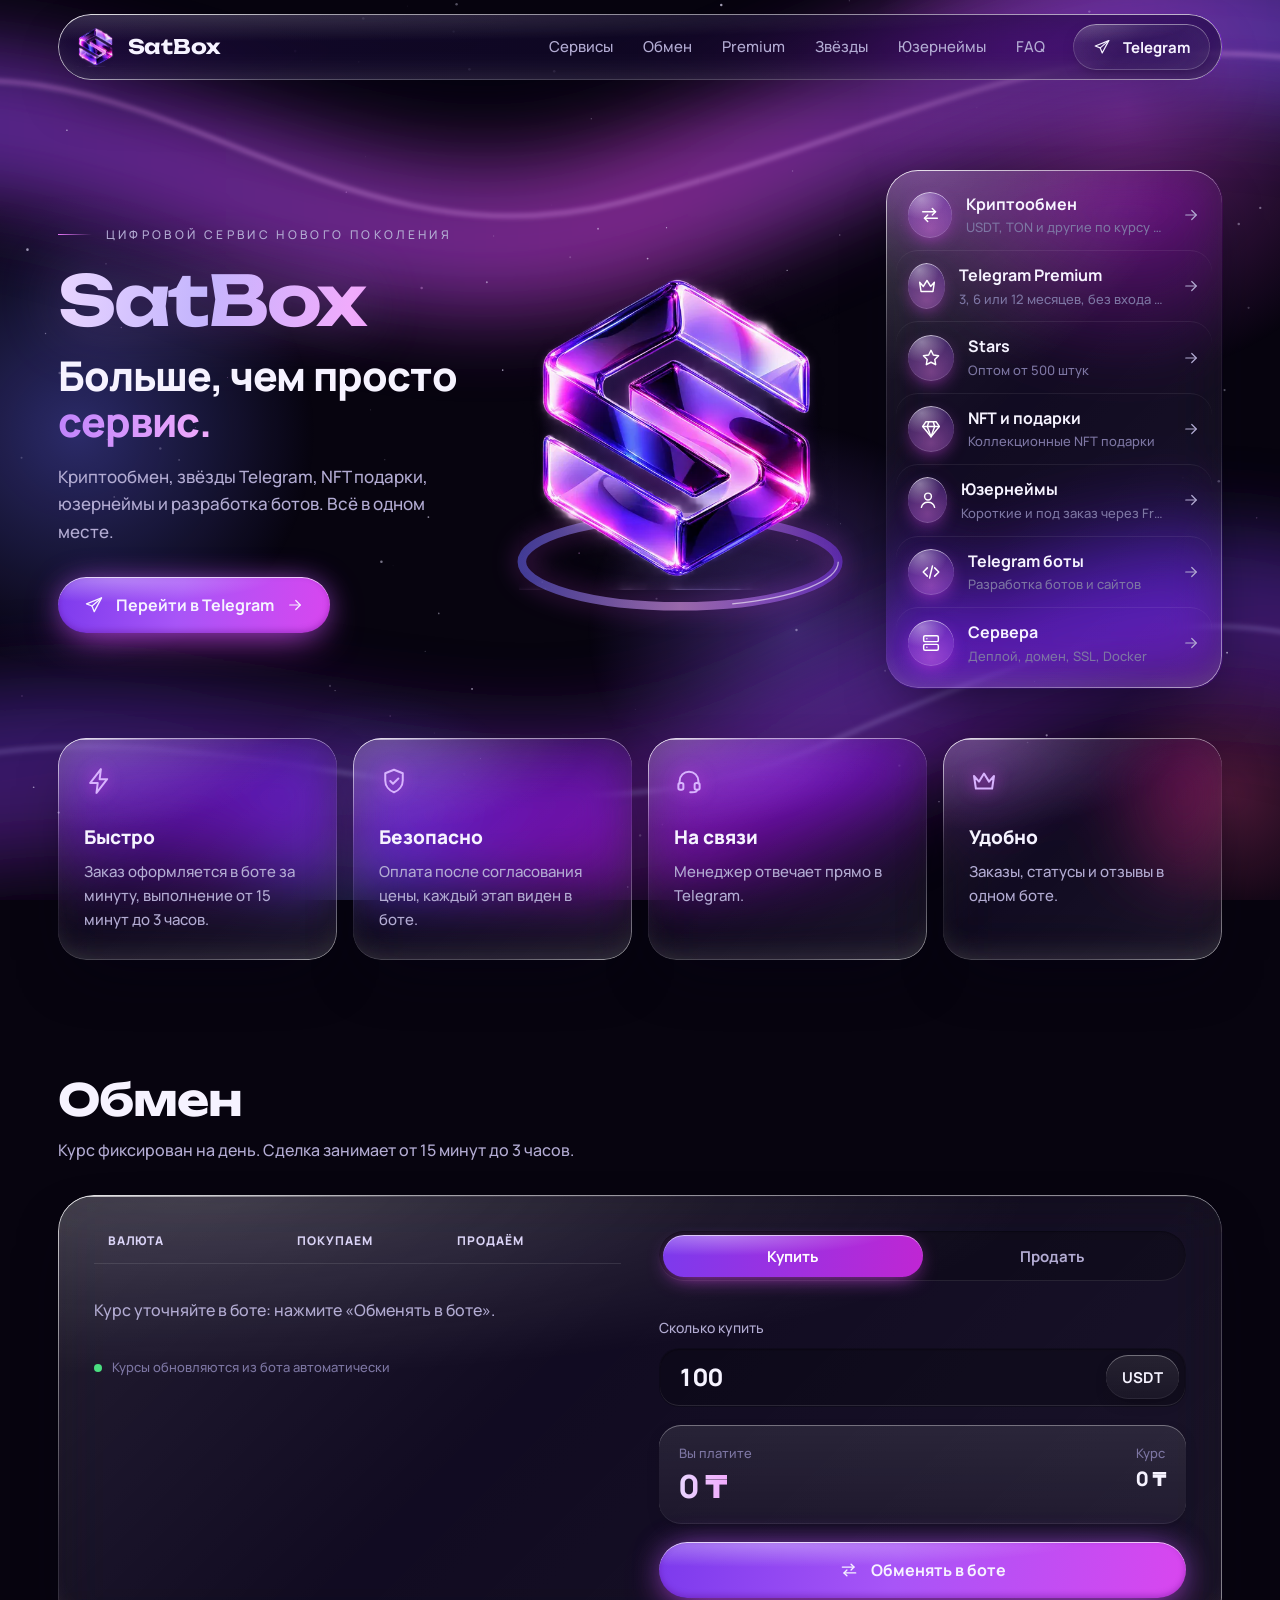
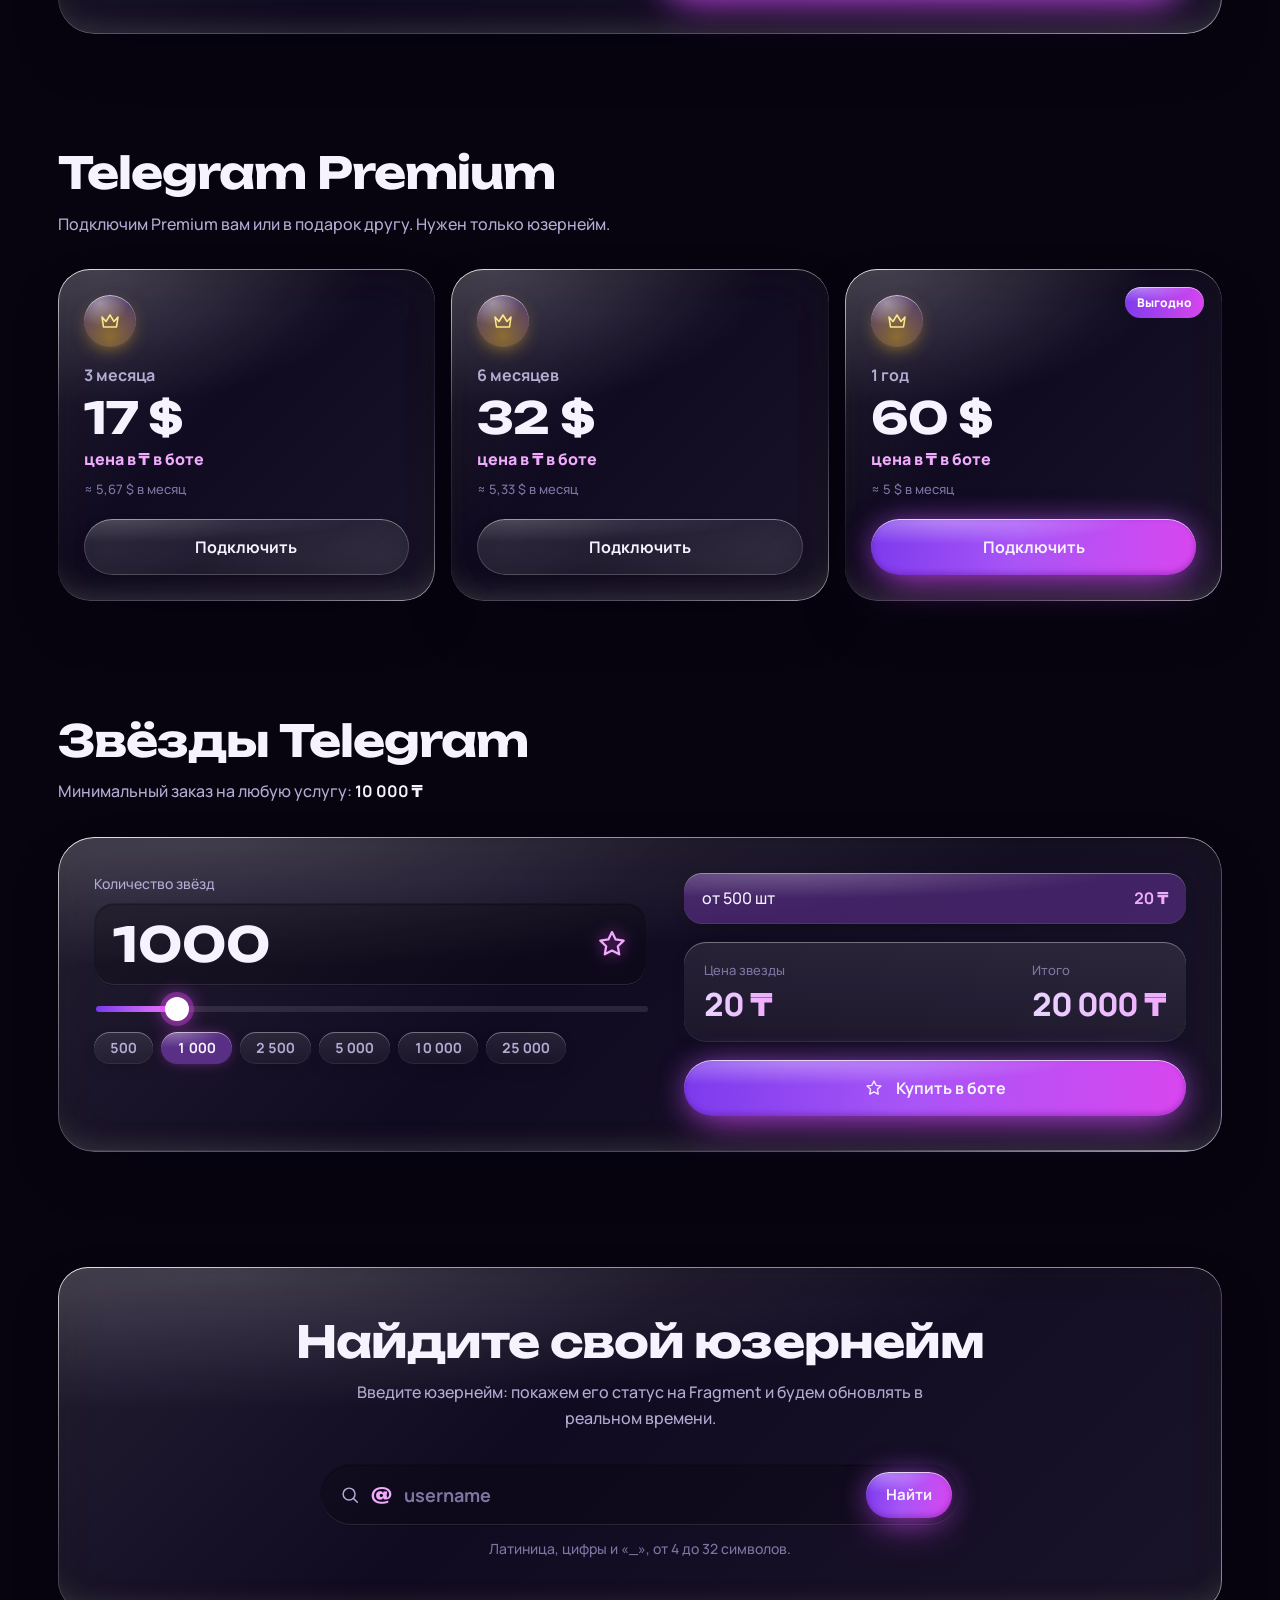
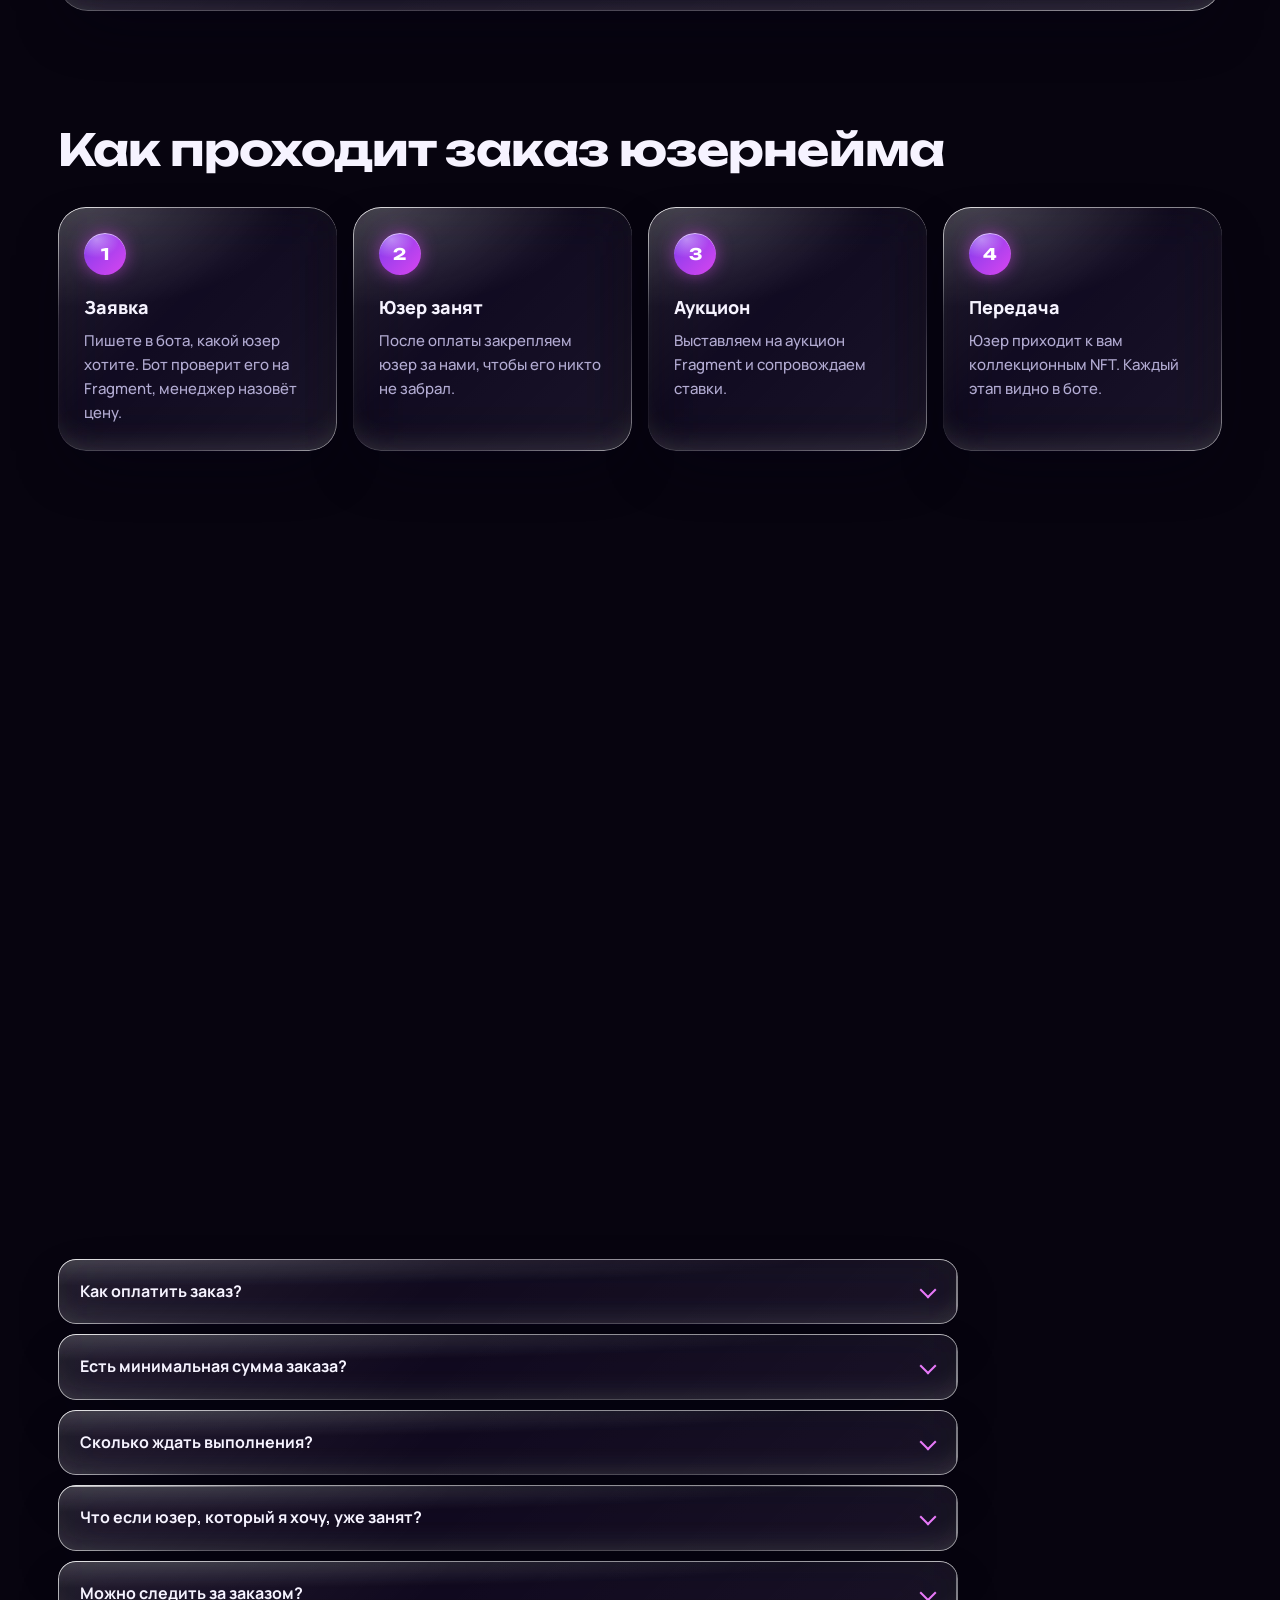
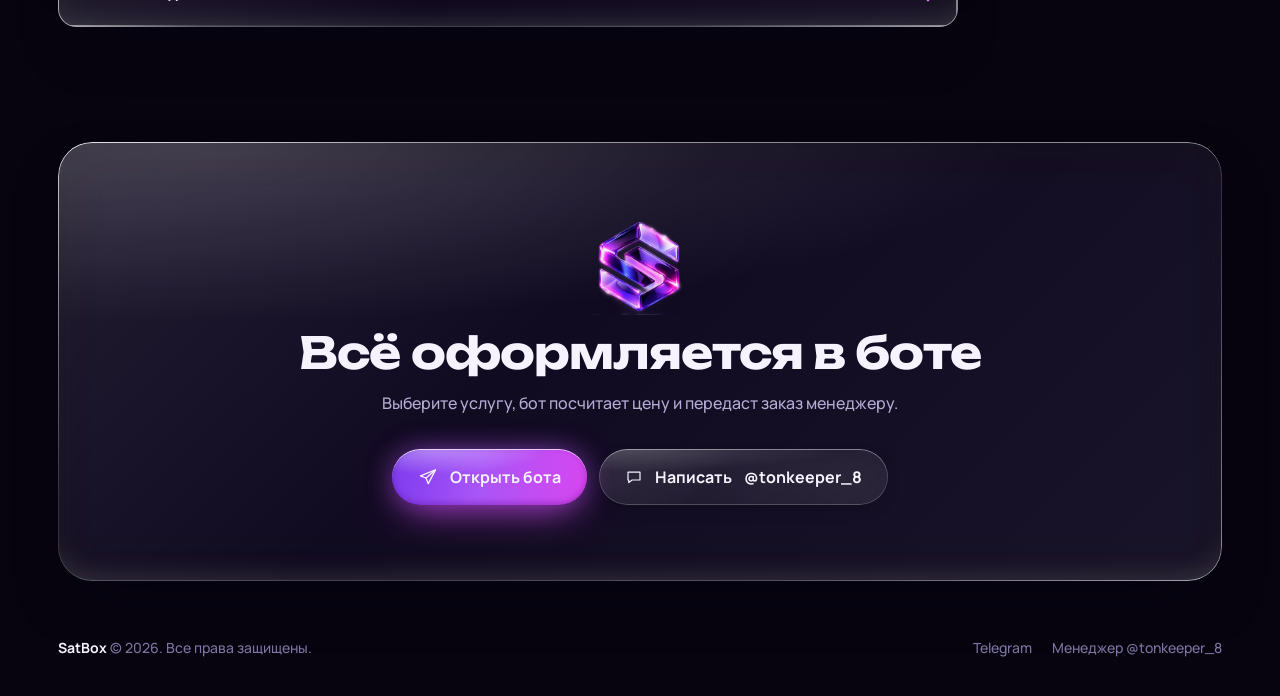
==== commit 3293c260: "Telegram Premium, 'Ещё' tab in the main menu, 15 min to 3 h timing - Premium: 3/6/12 months priced i" ====
--- a/site/public/index.html
+++ b/site/public/index.html
@@ -79,6 +79,7 @@
     <nav class="nav-links" aria-label="Разделы">
       <a href="#services">Сервисы</a>
       <a href="#exchange">Обмен</a>
+      <a href="#premium">Premium</a>
       <a href="#stars">Звёзды</a>
       <a href="#check">Юзернеймы</a>
       <a href="#faq">FAQ</a>
@@ -114,6 +115,8 @@
       <aside class="services glass reveal" id="services" aria-label="Сервисы">
         <a class="svc" data-bot-start="ex" href="#"><span class="svc-ic"><svg class="i" width="22" height="22"><use href="#i-swap"/></svg></span>
           <span class="svc-t"><b>Криптообмен</b><small data-t="site_s_ex">USDT, TON и другие по курсу дня</small></span><svg class="i svc-go" width="18" height="18"><use href="#i-arrow"/></svg></a>
+        <a class="svc" data-bot-start="premium" href="#"><span class="svc-ic"><svg class="i" width="22" height="22"><use href="#i-crown"/></svg></span>
+          <span class="svc-t"><b>Telegram Premium</b><small data-t="site_s_premium">3, 6 или 12 месяцев, без входа в аккаунт</small></span><svg class="i svc-go" width="18" height="18"><use href="#i-arrow"/></svg></a>
         <a class="svc" data-bot-start="stars" href="#"><span class="svc-ic"><svg class="i" width="22" height="22"><use href="#i-star"/></svg></span>
           <span class="svc-t"><b>Stars</b><small data-t="site_s_stars">Оптом от 500 штук</small></span><svg class="i svc-go" width="18" height="18"><use href="#i-arrow"/></svg></a>
         <a class="svc" data-bot-start="gifts" href="#"><span class="svc-ic"><svg class="i" width="22" height="22"><use href="#i-gem"/></svg></span>
@@ -129,7 +132,7 @@
 
     <section class="features">
       <article class="feat glass reveal"><svg class="i" width="30" height="30"><use href="#i-bolt"/></svg>
-        <h3 data-t="site_f1_title">Быстро</h3><p data-t="site_f1_text">Заказ оформляется в боте за минуту, звёзды приходят до 3 часов.</p></article>
+        <h3 data-t="site_f1_title">Быстро</h3><p data-t="site_f1_text">Заказ оформляется в боте за минуту, выполнение от 15 минут до 3 часов.</p></article>
       <article class="feat glass reveal"><svg class="i" width="30" height="30"><use href="#i-shield"/></svg>
         <h3 data-t="site_f2_title">Безопасно</h3><p data-t="site_f2_text">Оплата после согласования цены, каждый этап виден в боте.</p></article>
       <article class="feat glass reveal"><svg class="i" width="30" height="30"><use href="#i-headset"/></svg>
@@ -141,7 +144,7 @@
     <!-- ===== обмен ===== -->
     <section id="exchange" class="section">
       <h2 class="title reveal">Обмен</h2>
-      <p class="sub reveal" data-t="site_ex_text">Курс фиксирован на день. Сделка занимает от 5 до 30 минут.</p>
+      <p class="sub reveal" data-t="site_ex_text">Курс фиксирован на день. Сделка занимает от 15 минут до 3 часов.</p>
       <div class="ex glass reveal">
         <div class="ex-rates">
           <div class="ex-head"><span>Валюта</span><span>Покупаем</span><span>Продаём</span></div>
@@ -171,6 +174,13 @@
           <a class="btn btn-neon btn-wide" data-ex-go href="#"><svg class="i" width="20" height="20"><use href="#i-swap"/></svg>Обменять в боте</a>
         </div>
       </div>
+    </section>
+
+    <!-- ===== Telegram Premium ===== -->
+    <section id="premium" class="section">
+      <h2 class="title reveal">Telegram Premium</h2>
+      <p class="sub reveal" data-t="site_premium_text">Подключим Premium вам или в подарок другу. Нужен только юзернейм.</p>
+      <div class="plans" data-premium></div>
     </section>
 
     <!-- ===== звёзды ===== -->
@@ -267,9 +277,9 @@
         <details class="glass reveal"><summary>Как оплатить заказ?</summary>
           <p>Оформляете заказ в боте, менеджер присылает реквизиты прямо в чат. После оплаты нажимаете «Я оплатил», и заказ уходит в работу.</p></details>
         <details class="glass reveal"><summary>Есть минимальная сумма заказа?</summary>
-          <p>Да, минимальный заказ на любую услугу <span data-min-order>10 000 ₸</span>.</p></details>
-        <details class="glass reveal"><summary>Сколько ждать звёзды?</summary>
-          <p>Не дольше 3 часов с момента оплаты, обычно быстрее.</p></details>
+          <p>Да, минимальный заказ <span data-min-order>10 000 ₸</span>. Исключение: Telegram Premium, у него фиксированные тарифы.</p></details>
+        <details class="glass reveal"><summary>Сколько ждать выполнения?</summary>
+          <p>От 15 минут до 3 часов с момента оплаты: звёзды, Premium, подарки и обмен. Юзернеймы по срокам Fragment.</p></details>
         <details class="glass reveal"><summary>Что если юзер, который я хочу, уже занят?</summary>
           <p>Поиск выше покажет его статус на Fragment. Если юзер продаётся или на аукционе, поможем купить. Если занят, предложим похожие.</p></details>
         <details class="glass reveal"><summary>Можно следить за заказом?</summary>
--- a/site/public/style.css
+++ b/site/public/style.css
@@ -84,6 +84,8 @@
   background: var(--lg-rim);
   -webkit-mask: linear-gradient(#000 0 0) content-box, linear-gradient(#000 0 0); -webkit-mask-composite: xor; mask-composite: exclude;
 }
+/* шапка плотнее: под ней проезжает контент, текст должен читаться */
+.nav.glass { background: var(--lg-sheen), linear-gradient(135deg, rgba(22, 12, 48, .72), rgba(14, 8, 32, .62)); }
 /* без поддержки размытия (старые браузеры): плотнее, чтобы текст читался */
 @supports not ((backdrop-filter: blur(1px)) or (-webkit-backdrop-filter: blur(1px))) {
   .glass { background: var(--lg-sheen), linear-gradient(160deg, rgba(52, 30, 104, .9), rgba(20, 11, 44, .95)); }
@@ -173,7 +175,8 @@
 /* обмен */
 .ex { display: grid; grid-template-columns: minmax(0, 1fr) minmax(0, 1fr); gap: clamp(20px, 3vw, 44px); padding: clamp(20px, 3vw, 36px); border-radius: 36px; }
 .ex-head, .rate-row { display: grid; grid-template-columns: 1.2fr 1fr 1fr; gap: 10px; align-items: center; }
-.ex-head { padding: 0 14px 12px; color: var(--faint); font-size: .8125rem; }
+.ex-head { padding: 0 14px 12px; color: #d9d2f5; font-size: .75rem; font-weight: 800; letter-spacing: .08em; text-transform: uppercase;
+  border-bottom: 1px solid rgba(255, 255, 255, .1); margin-bottom: 6px; }
 .rate-row { padding: 14px; border-radius: 14px; font-variant-numeric: tabular-nums; cursor: pointer; transition: background-color .2s; }
 .rate-row:hover, .rate-row.on { background: var(--lg-inner); box-shadow: var(--lg-inner-shadow); }
 .rate-row b { font-weight: 800; }
@@ -207,6 +210,21 @@
 .chip:hover, .chip.on { color: var(--ink); background: radial-gradient(120% 90% at 20% 0%, rgba(255, 255, 255, .3), rgba(255, 255, 255, 0) 55%), rgba(168, 85, 247, .45);
   box-shadow: inset 0 1px .5px rgba(255, 255, 255, .55), 0 0 16px -6px rgba(217, 70, 239, .8); }
 
+/* Telegram Premium */
+.plans { display: grid; grid-template-columns: repeat(3, minmax(0, 1fr)); gap: 16px; }
+.plan { display: flex; flex-direction: column; gap: 6px; padding: 26px; border-radius: 32px; }
+.plan.best::after { content: "Выгодно"; position: absolute; top: 18px; right: 18px; padding: 6px 12px; border-radius: 999px; font-size: .75rem; font-weight: 800;
+  color: #fff; background: radial-gradient(120% 90% at 20% 0%, rgba(255, 255, 255, .35), rgba(255, 255, 255, 0) 55%), linear-gradient(100deg, #7c3aed, #d946ef);
+  box-shadow: inset 0 1px .5px rgba(255, 255, 255, .6); }
+.plan-ic { display: grid; place-items: center; width: 52px; height: 52px; margin-bottom: 10px; border-radius: 50%; color: #fde68a;
+  background: radial-gradient(100% 80% at 30% 15%, rgba(255, 255, 255, .4), rgba(255, 255, 255, 0) 55%), radial-gradient(circle at 50% 80%, rgba(251, 191, 36, .45), rgba(124, 58, 237, .3));
+  box-shadow: inset 0 1px .5px rgba(255, 255, 255, .6), 0 6px 18px -6px rgba(251, 191, 36, .6); }
+.plan-period { color: var(--muted); font-weight: 700; }
+.plan-usd { font: 700 clamp(2rem, 4vw, 2.75rem)/1.05 var(--display); letter-spacing: -.02em; }
+.plan-kzt { color: #f0abfc; font-weight: 800; font-variant-numeric: tabular-nums; }
+.plan-month { color: var(--faint); font-size: .8125rem; margin-bottom: 14px; }
+.plan .btn { margin-top: auto; }
+
 /* звёзды */
 .calc { display: grid; grid-template-columns: minmax(0, 1.1fr) minmax(0, 1fr); gap: clamp(20px, 3vw, 44px); padding: clamp(20px, 3vw, 36px); border-radius: 36px; }
 .range { -webkit-appearance: none; appearance: none; width: 100%; height: 6px; border-radius: 99px; outline-offset: 8px;
@@ -311,6 +329,7 @@
   .cube { width: min(70%, 280px); }
   .services { grid-template-columns: minmax(0, 1fr); }
   .ex, .calc, .dev { grid-template-columns: minmax(0, 1fr); }
+  .plans { grid-template-columns: minmax(0, 1fr); }
   .steps { grid-template-columns: 1fr 1fr; }
 }
 @media (max-width: 560px) {
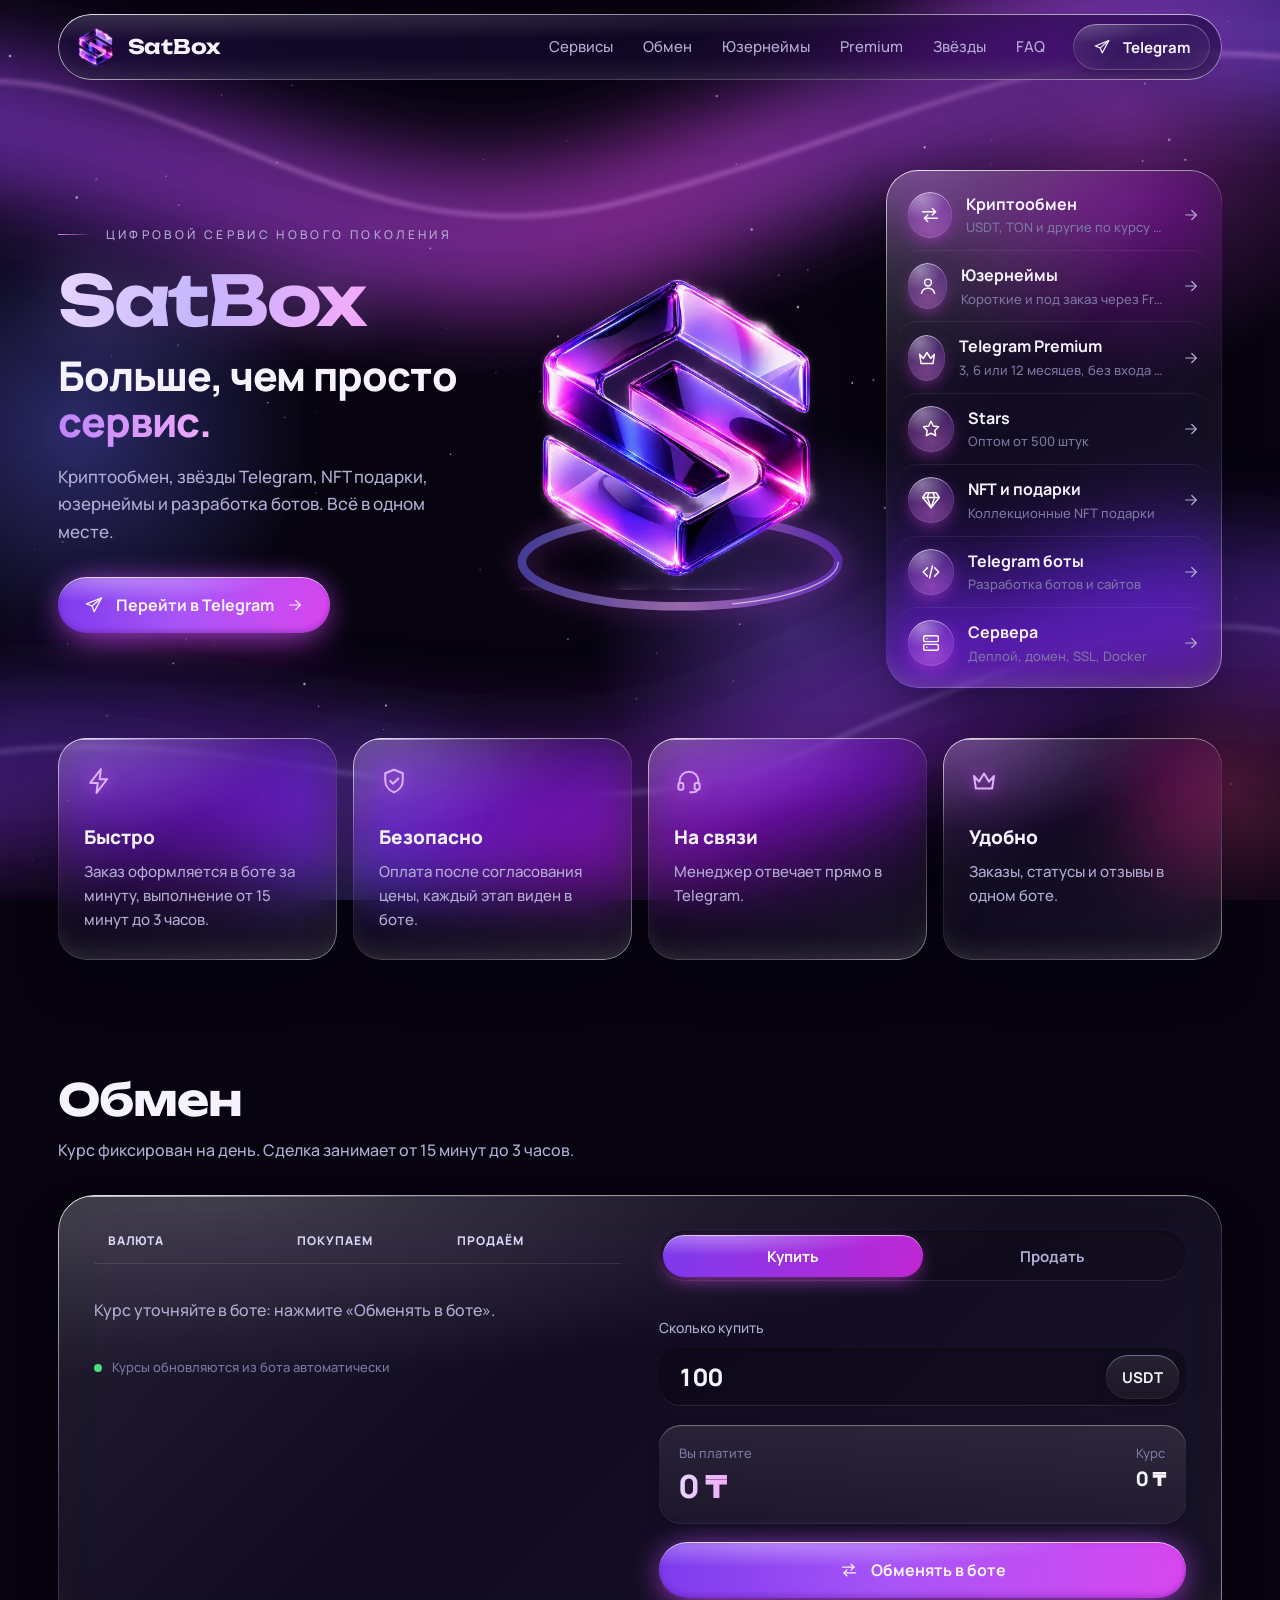
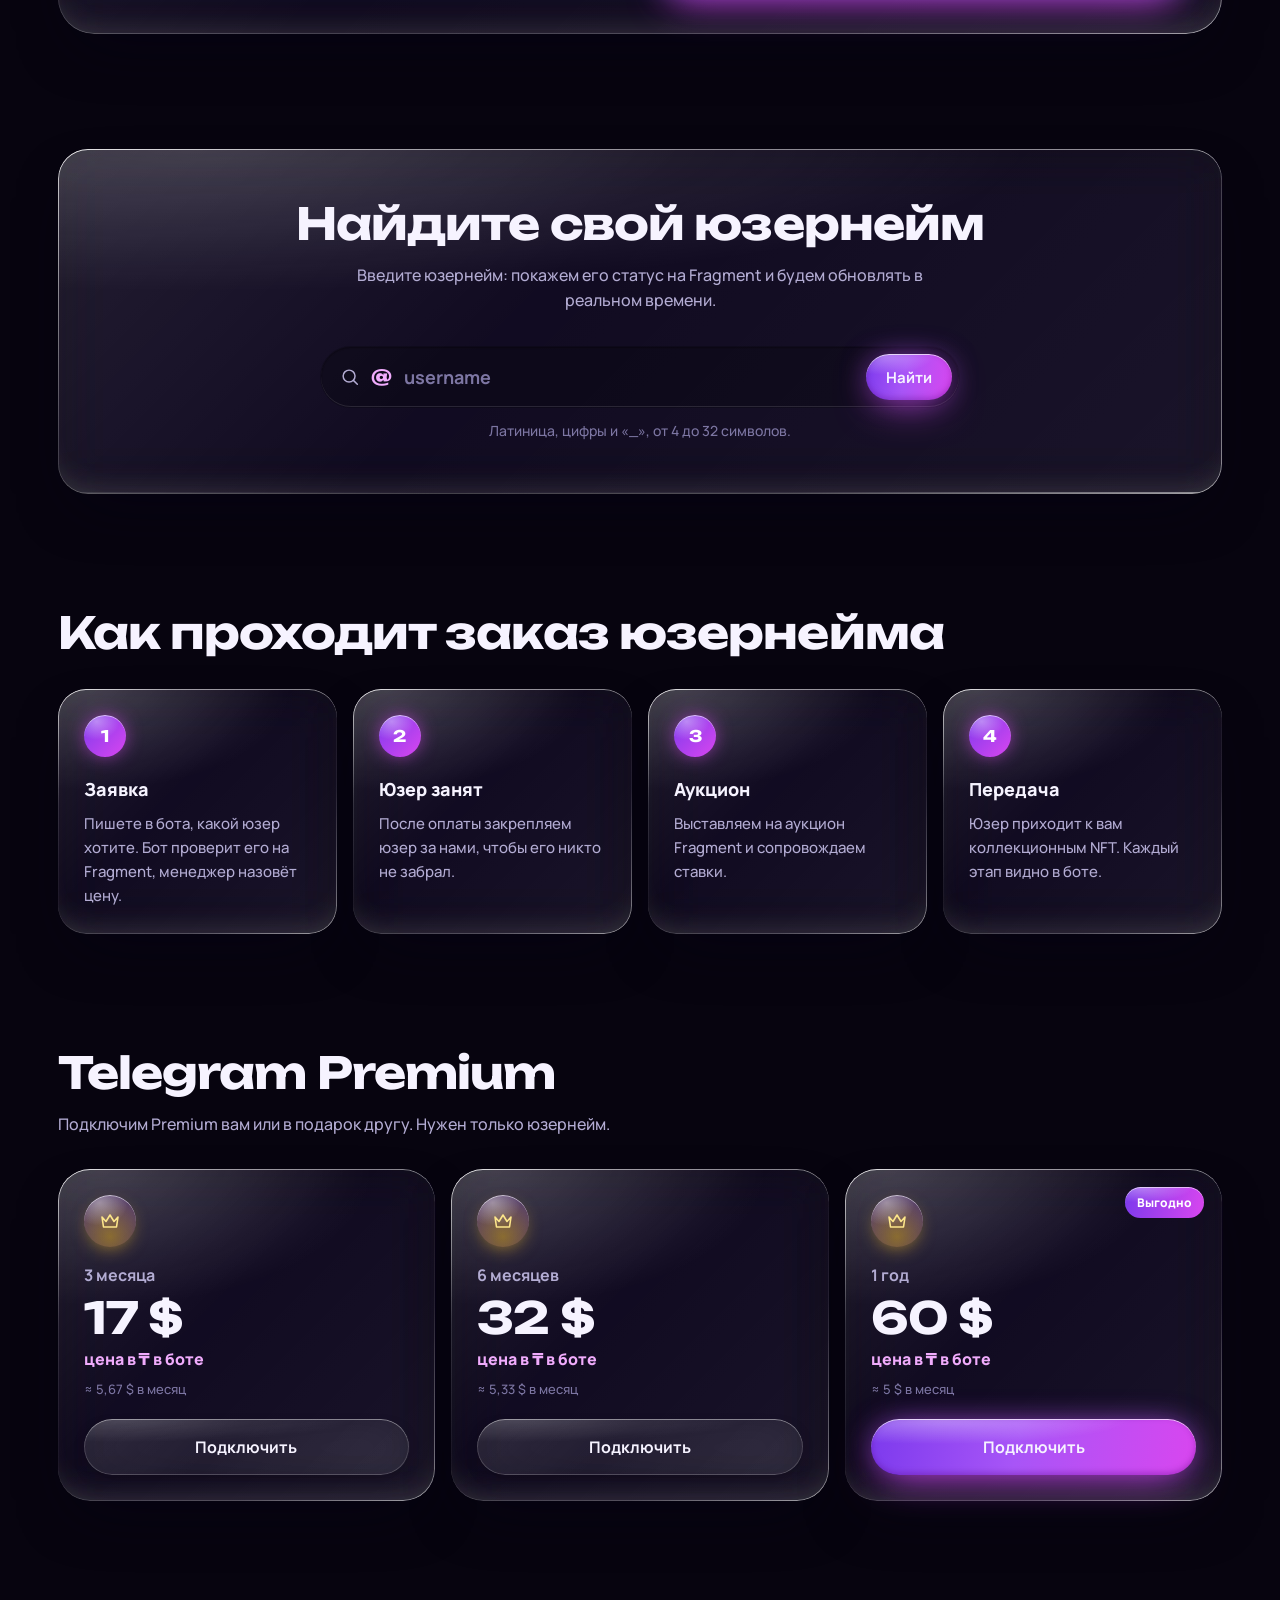
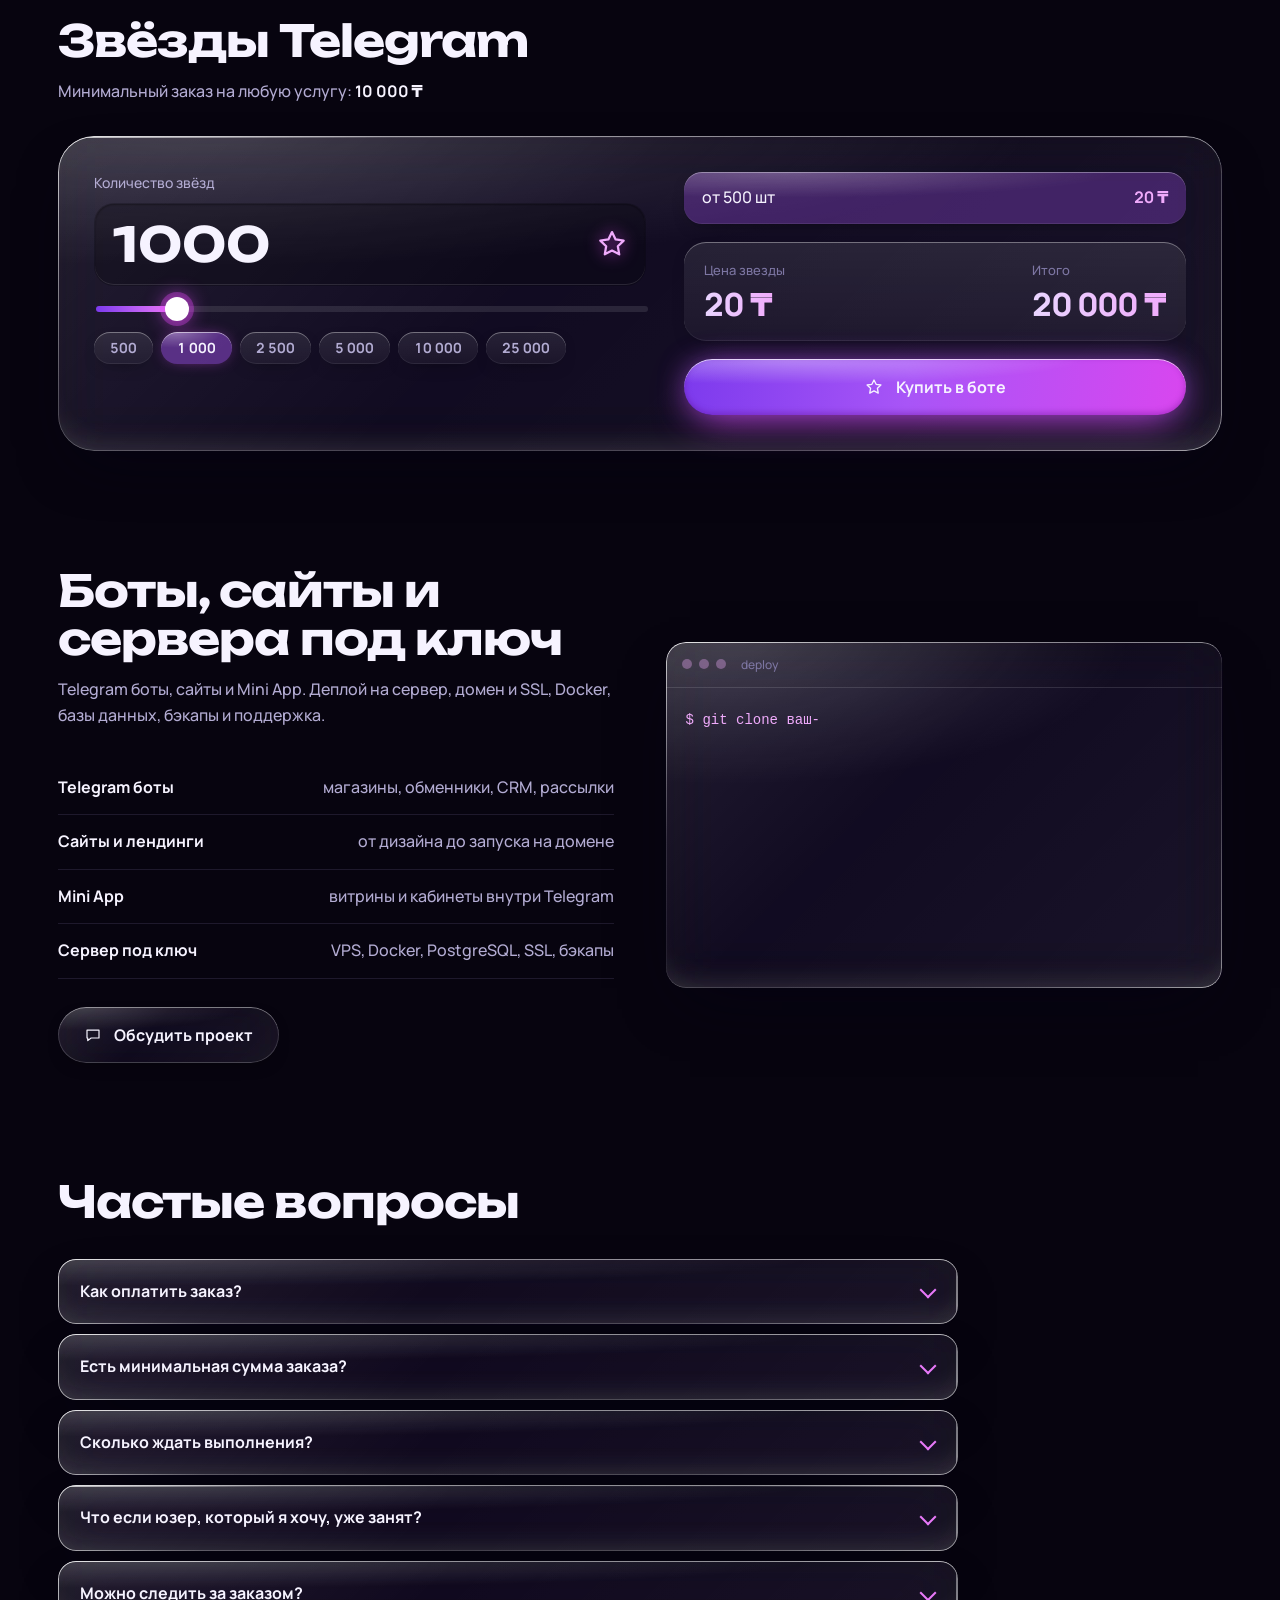
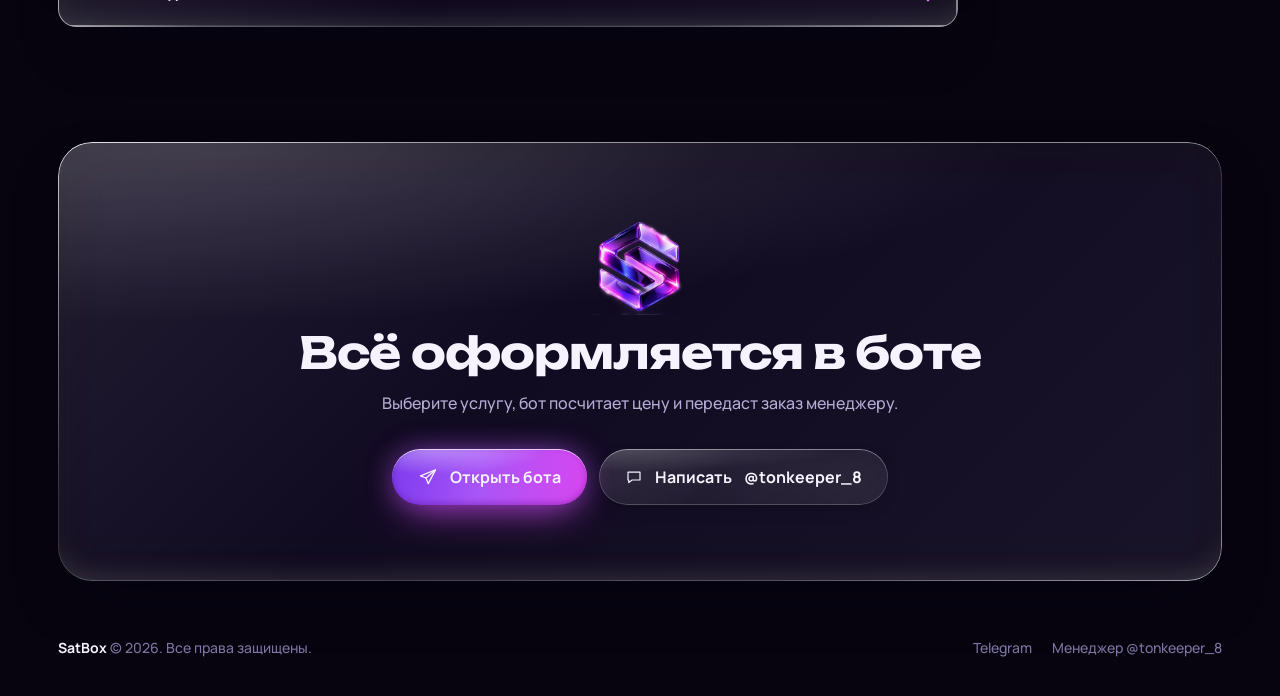
==== commit 7c41592d: "Site: order sections exchange, usernames, Premium, stars; same order in nav and services Co-Authored" ====
--- a/site/public/index.html
+++ b/site/public/index.html
@@ -79,9 +79,9 @@
     <nav class="nav-links" aria-label="Разделы">
       <a href="#services">Сервисы</a>
       <a href="#exchange">Обмен</a>
+      <a href="#check">Юзернеймы</a>
       <a href="#premium">Premium</a>
       <a href="#stars">Звёзды</a>
-      <a href="#check">Юзернеймы</a>
       <a href="#faq">FAQ</a>
     </nav>
     <a class="btn btn-outline btn-sm" data-bot href="#"><svg class="i" width="18" height="18"><use href="#i-send"/></svg>Telegram</a>
@@ -115,14 +115,14 @@
       <aside class="services glass reveal" id="services" aria-label="Сервисы">
         <a class="svc" data-bot-start="ex" href="#"><span class="svc-ic"><svg class="i" width="22" height="22"><use href="#i-swap"/></svg></span>
           <span class="svc-t"><b>Криптообмен</b><small data-t="site_s_ex">USDT, TON и другие по курсу дня</small></span><svg class="i svc-go" width="18" height="18"><use href="#i-arrow"/></svg></a>
+        <a class="svc" data-bot-start="un" href="#"><span class="svc-ic"><svg class="i" width="22" height="22"><use href="#i-user"/></svg></span>
+          <span class="svc-t"><b>Юзернеймы</b><small data-t="site_s_un">Короткие и под заказ через Fragment</small></span><svg class="i svc-go" width="18" height="18"><use href="#i-arrow"/></svg></a>
         <a class="svc" data-bot-start="premium" href="#"><span class="svc-ic"><svg class="i" width="22" height="22"><use href="#i-crown"/></svg></span>
           <span class="svc-t"><b>Telegram Premium</b><small data-t="site_s_premium">3, 6 или 12 месяцев, без входа в аккаунт</small></span><svg class="i svc-go" width="18" height="18"><use href="#i-arrow"/></svg></a>
         <a class="svc" data-bot-start="stars" href="#"><span class="svc-ic"><svg class="i" width="22" height="22"><use href="#i-star"/></svg></span>
           <span class="svc-t"><b>Stars</b><small data-t="site_s_stars">Оптом от 500 штук</small></span><svg class="i svc-go" width="18" height="18"><use href="#i-arrow"/></svg></a>
         <a class="svc" data-bot-start="gifts" href="#"><span class="svc-ic"><svg class="i" width="22" height="22"><use href="#i-gem"/></svg></span>
           <span class="svc-t"><b>NFT и подарки</b><small data-t="site_s_gifts">Коллекционные NFT подарки</small></span><svg class="i svc-go" width="18" height="18"><use href="#i-arrow"/></svg></a>
-        <a class="svc" data-bot-start="un" href="#"><span class="svc-ic"><svg class="i" width="22" height="22"><use href="#i-user"/></svg></span>
-          <span class="svc-t"><b>Юзернеймы</b><small data-t="site_s_un">Короткие и под заказ через Fragment</small></span><svg class="i svc-go" width="18" height="18"><use href="#i-arrow"/></svg></a>
         <a class="svc" data-bot-start="dev" href="#"><span class="svc-ic"><svg class="i" width="22" height="22"><use href="#i-code"/></svg></span>
           <span class="svc-t"><b>Telegram боты</b><small data-t="site_s_dev">Разработка ботов и сайтов</small></span><svg class="i svc-go" width="18" height="18"><use href="#i-arrow"/></svg></a>
         <a class="svc" data-bot-start="dev" href="#"><span class="svc-ic"><svg class="i" width="22" height="22"><use href="#i-server"/></svg></span>
@@ -172,40 +172,6 @@
           <p class="fee-row" data-ex-fee hidden></p>
           <p class="warn" data-ex-warn hidden></p>
           <a class="btn btn-neon btn-wide" data-ex-go href="#"><svg class="i" width="20" height="20"><use href="#i-swap"/></svg>Обменять в боте</a>
-        </div>
-      </div>
-    </section>
-
-    <!-- ===== Telegram Premium ===== -->
-    <section id="premium" class="section">
-      <h2 class="title reveal">Telegram Premium</h2>
-      <p class="sub reveal" data-t="site_premium_text">Подключим Premium вам или в подарок другу. Нужен только юзернейм.</p>
-      <div class="plans" data-premium></div>
-    </section>
-
-    <!-- ===== звёзды ===== -->
-    <section id="stars" class="section">
-      <h2 class="title reveal">Звёзды Telegram</h2>
-      <p class="sub reveal">Минимальный заказ на любую услугу: <b data-min-order>10 000 ₸</b></p>
-      <div class="calc glass reveal">
-        <div class="calc-box">
-          <label class="field">
-            <span>Количество звёзд</span>
-            <span class="field-row">
-              <input id="qty" class="field-input big" type="number" inputmode="numeric" min="500" max="100000" step="10" value="1000" aria-label="Количество звёзд">
-              <svg class="i star-ic" width="34" height="34"><use href="#i-star"/></svg>
-            </span>
-          </label>
-          <input class="range" type="range" min="0" max="1000" value="300" aria-label="Количество звёзд" data-range>
-          <div class="chips" data-chips></div>
-        </div>
-        <div class="calc-side">
-          <ul class="tiers" data-tiers></ul>
-          <div class="ex-out">
-            <div><small>Цена звезды</small><b data-unit>20 ₸</b></div>
-            <div><small>Итого</small><b class="sum" data-sum>20 000 ₸</b></div>
-          </div>
-          <a class="btn btn-neon btn-wide" data-buy-stars href="#"><svg class="i" width="20" height="20"><use href="#i-star"/></svg>Купить в боте</a>
         </div>
       </div>
     </section>
@@ -251,6 +217,40 @@
       </ol>
     </section>
 
+    <!-- ===== Telegram Premium ===== -->
+    <section id="premium" class="section">
+      <h2 class="title reveal">Telegram Premium</h2>
+      <p class="sub reveal" data-t="site_premium_text">Подключим Premium вам или в подарок другу. Нужен только юзернейм.</p>
+      <div class="plans" data-premium></div>
+    </section>
+
+    <!-- ===== звёзды ===== -->
+    <section id="stars" class="section">
+      <h2 class="title reveal">Звёзды Telegram</h2>
+      <p class="sub reveal">Минимальный заказ на любую услугу: <b data-min-order>10 000 ₸</b></p>
+      <div class="calc glass reveal">
+        <div class="calc-box">
+          <label class="field">
+            <span>Количество звёзд</span>
+            <span class="field-row">
+              <input id="qty" class="field-input big" type="number" inputmode="numeric" min="500" max="100000" step="10" value="1000" aria-label="Количество звёзд">
+              <svg class="i star-ic" width="34" height="34"><use href="#i-star"/></svg>
+            </span>
+          </label>
+          <input class="range" type="range" min="0" max="1000" value="300" aria-label="Количество звёзд" data-range>
+          <div class="chips" data-chips></div>
+        </div>
+        <div class="calc-side">
+          <ul class="tiers" data-tiers></ul>
+          <div class="ex-out">
+            <div><small>Цена звезды</small><b data-unit>20 ₸</b></div>
+            <div><small>Итого</small><b class="sum" data-sum>20 000 ₸</b></div>
+          </div>
+          <a class="btn btn-neon btn-wide" data-buy-stars href="#"><svg class="i" width="20" height="20"><use href="#i-star"/></svg>Купить в боте</a>
+        </div>
+      </div>
+    </section>
+
     <!-- ===== разработка ===== -->
     <section id="dev" class="section dev">
       <div class="reveal">
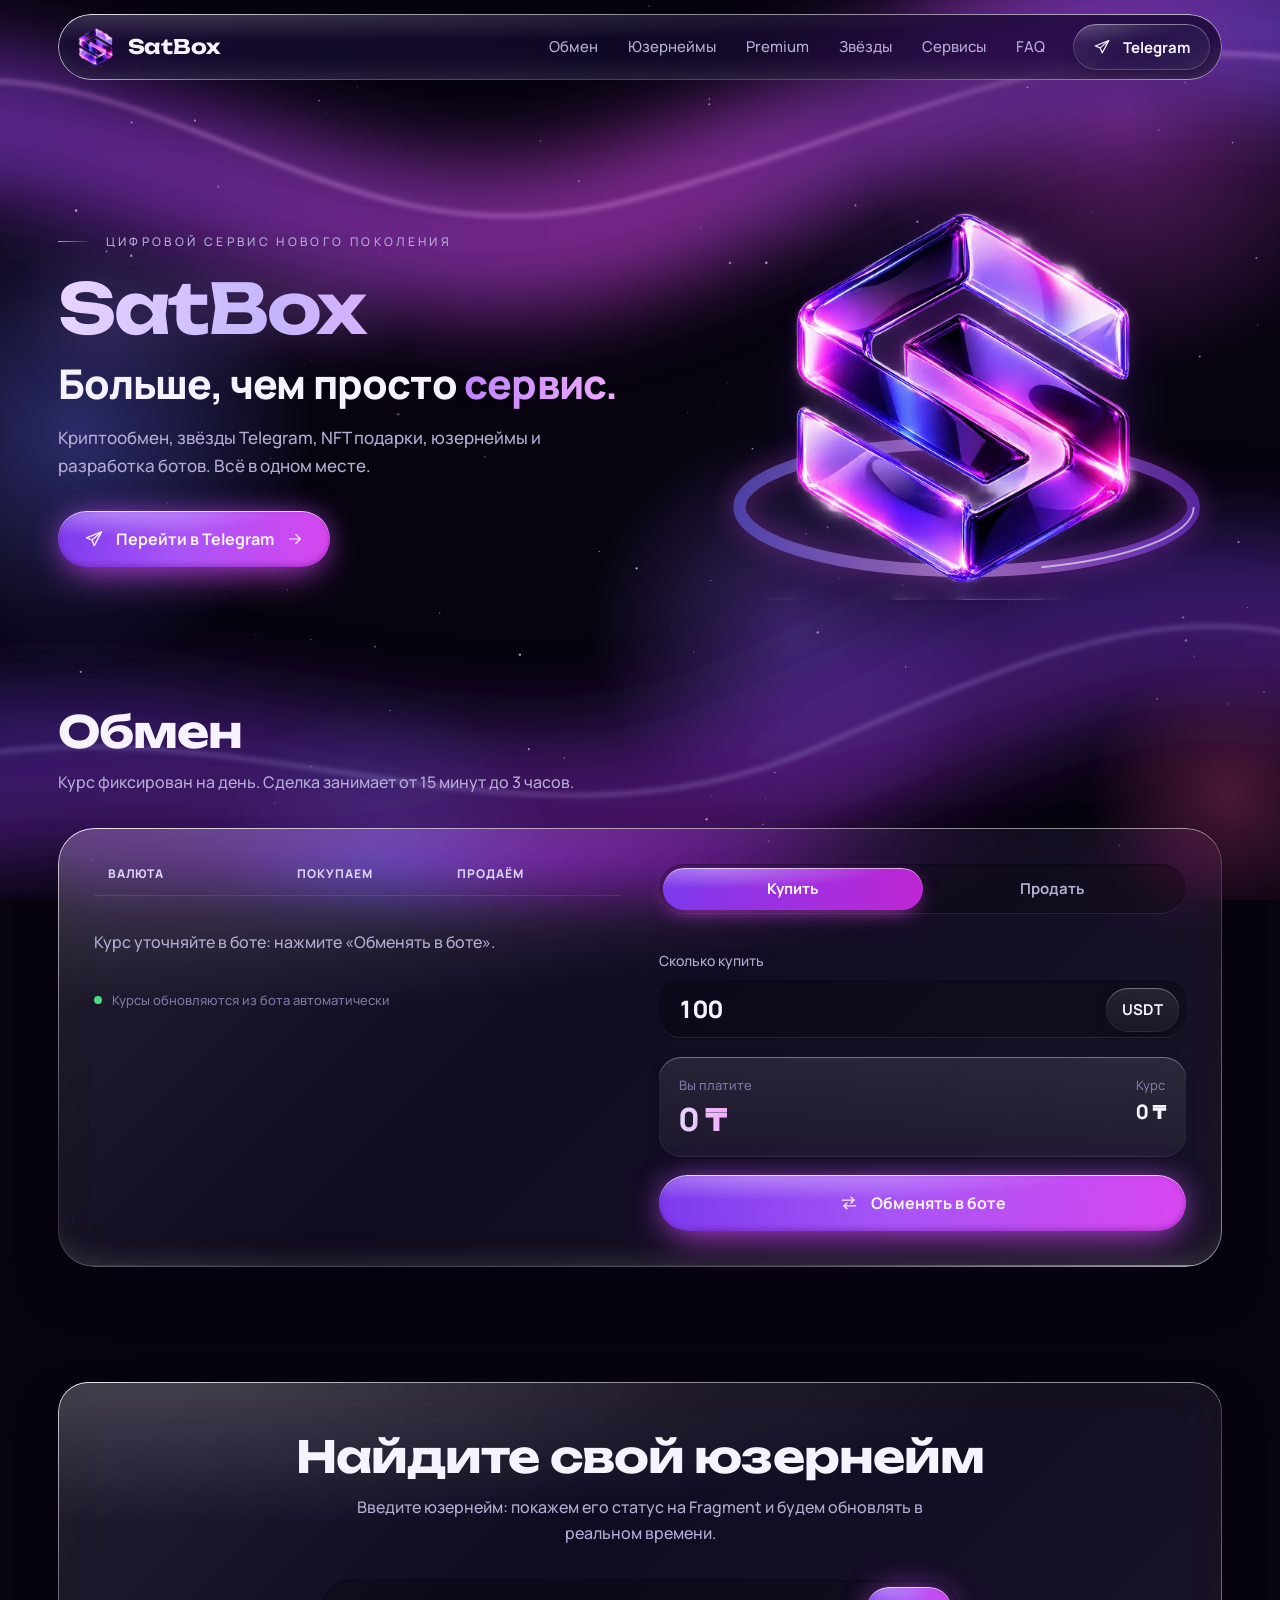
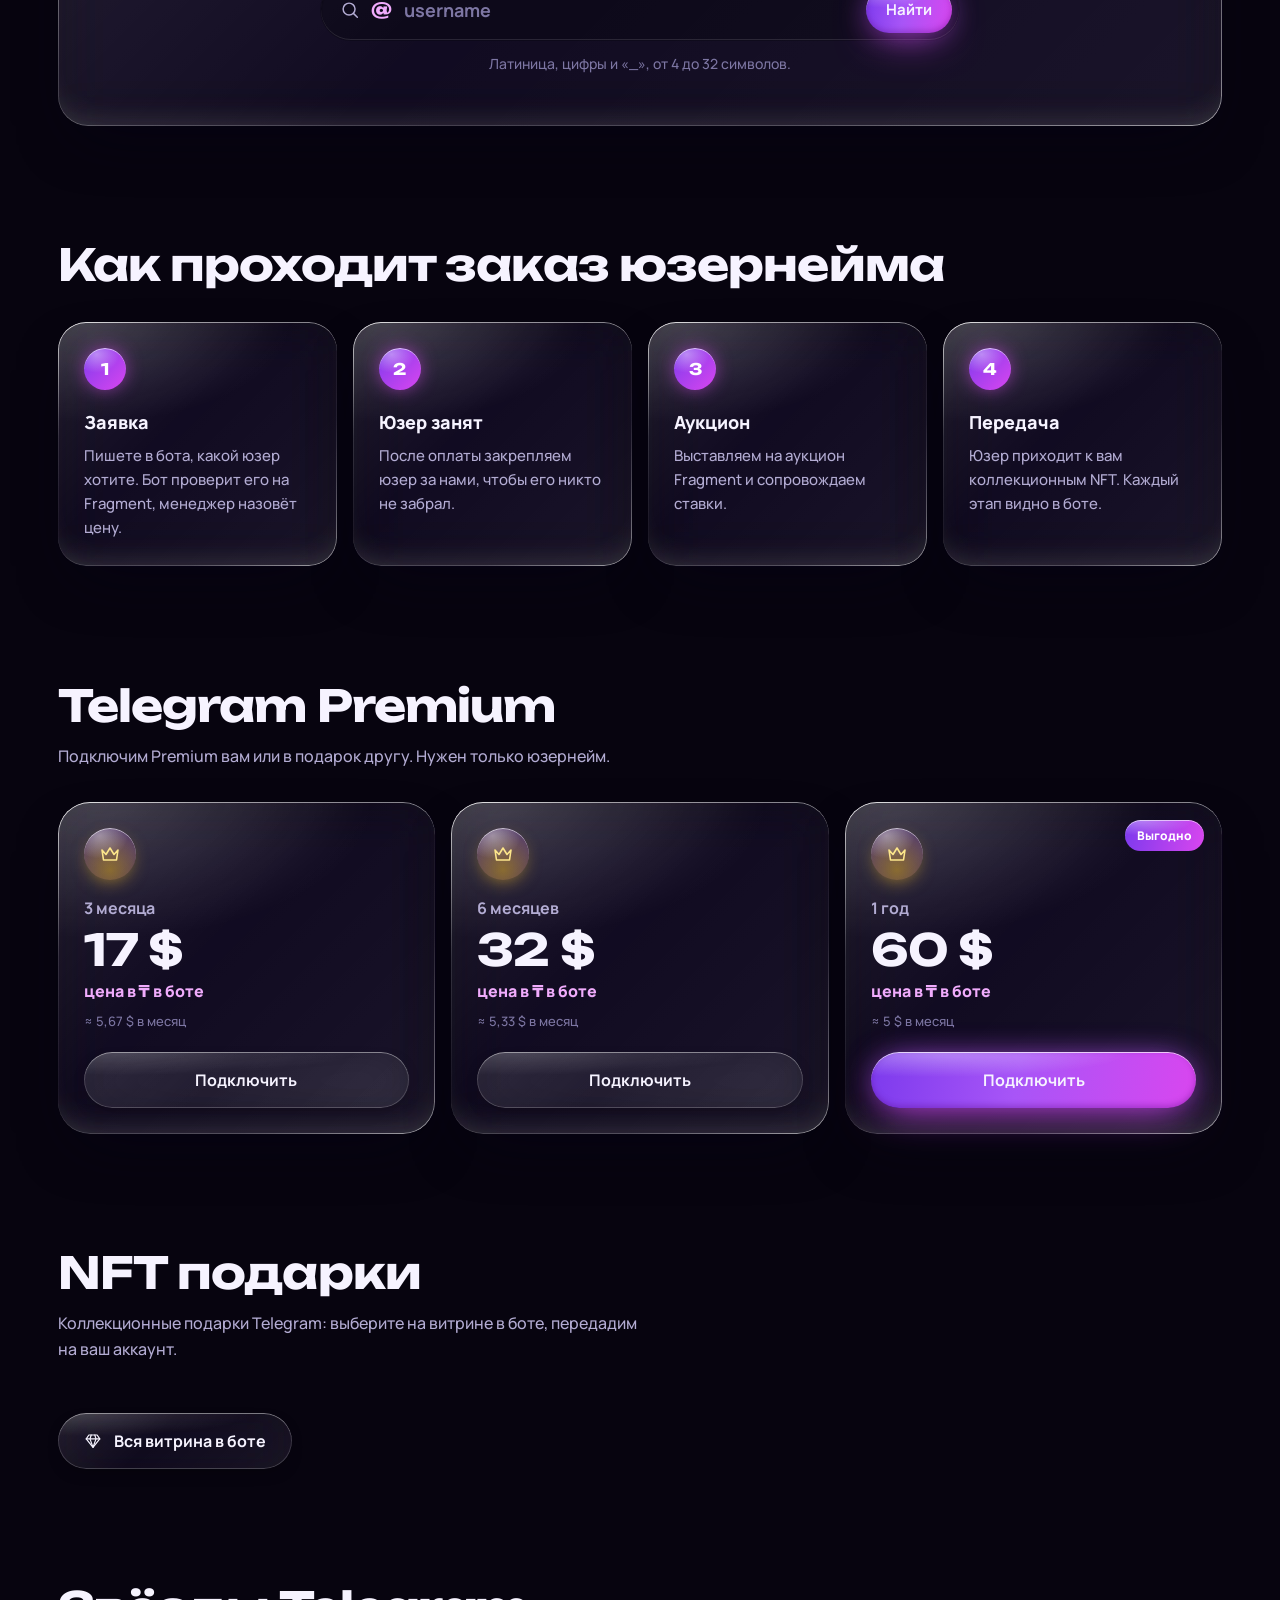
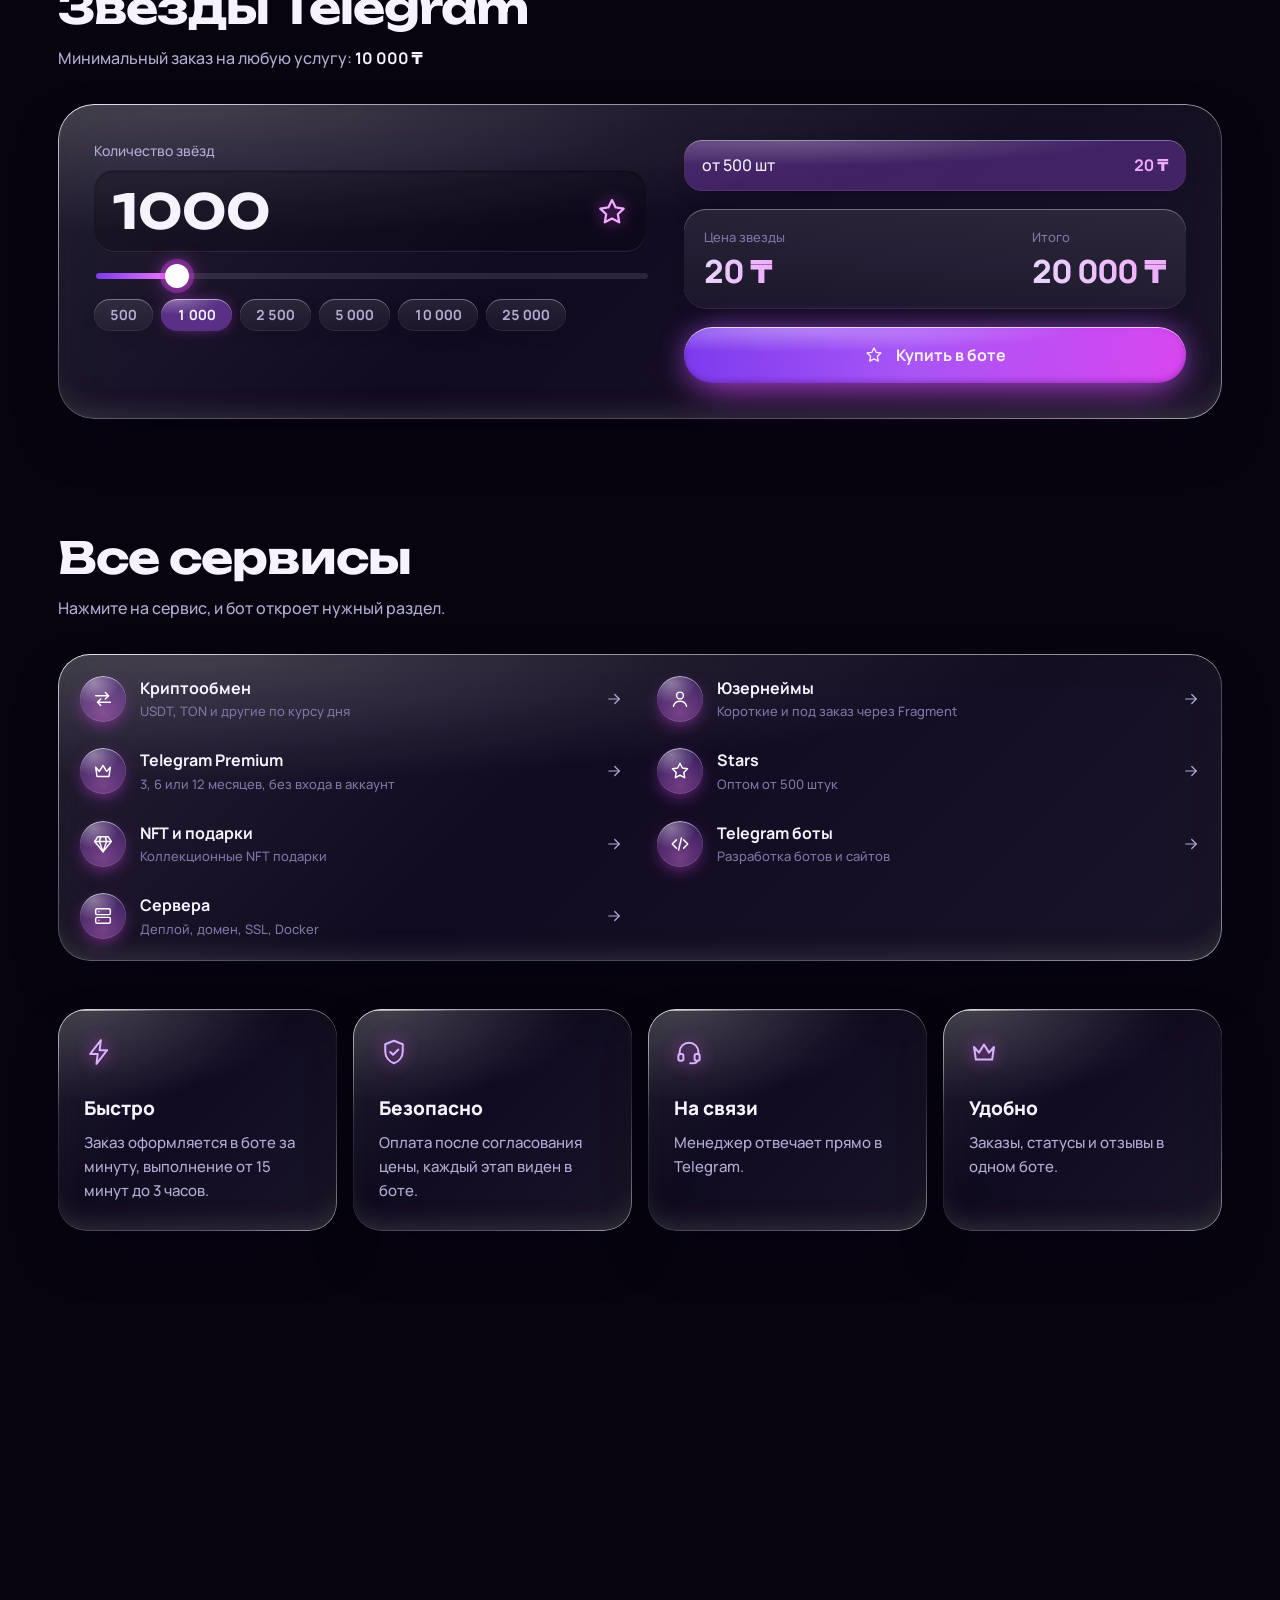
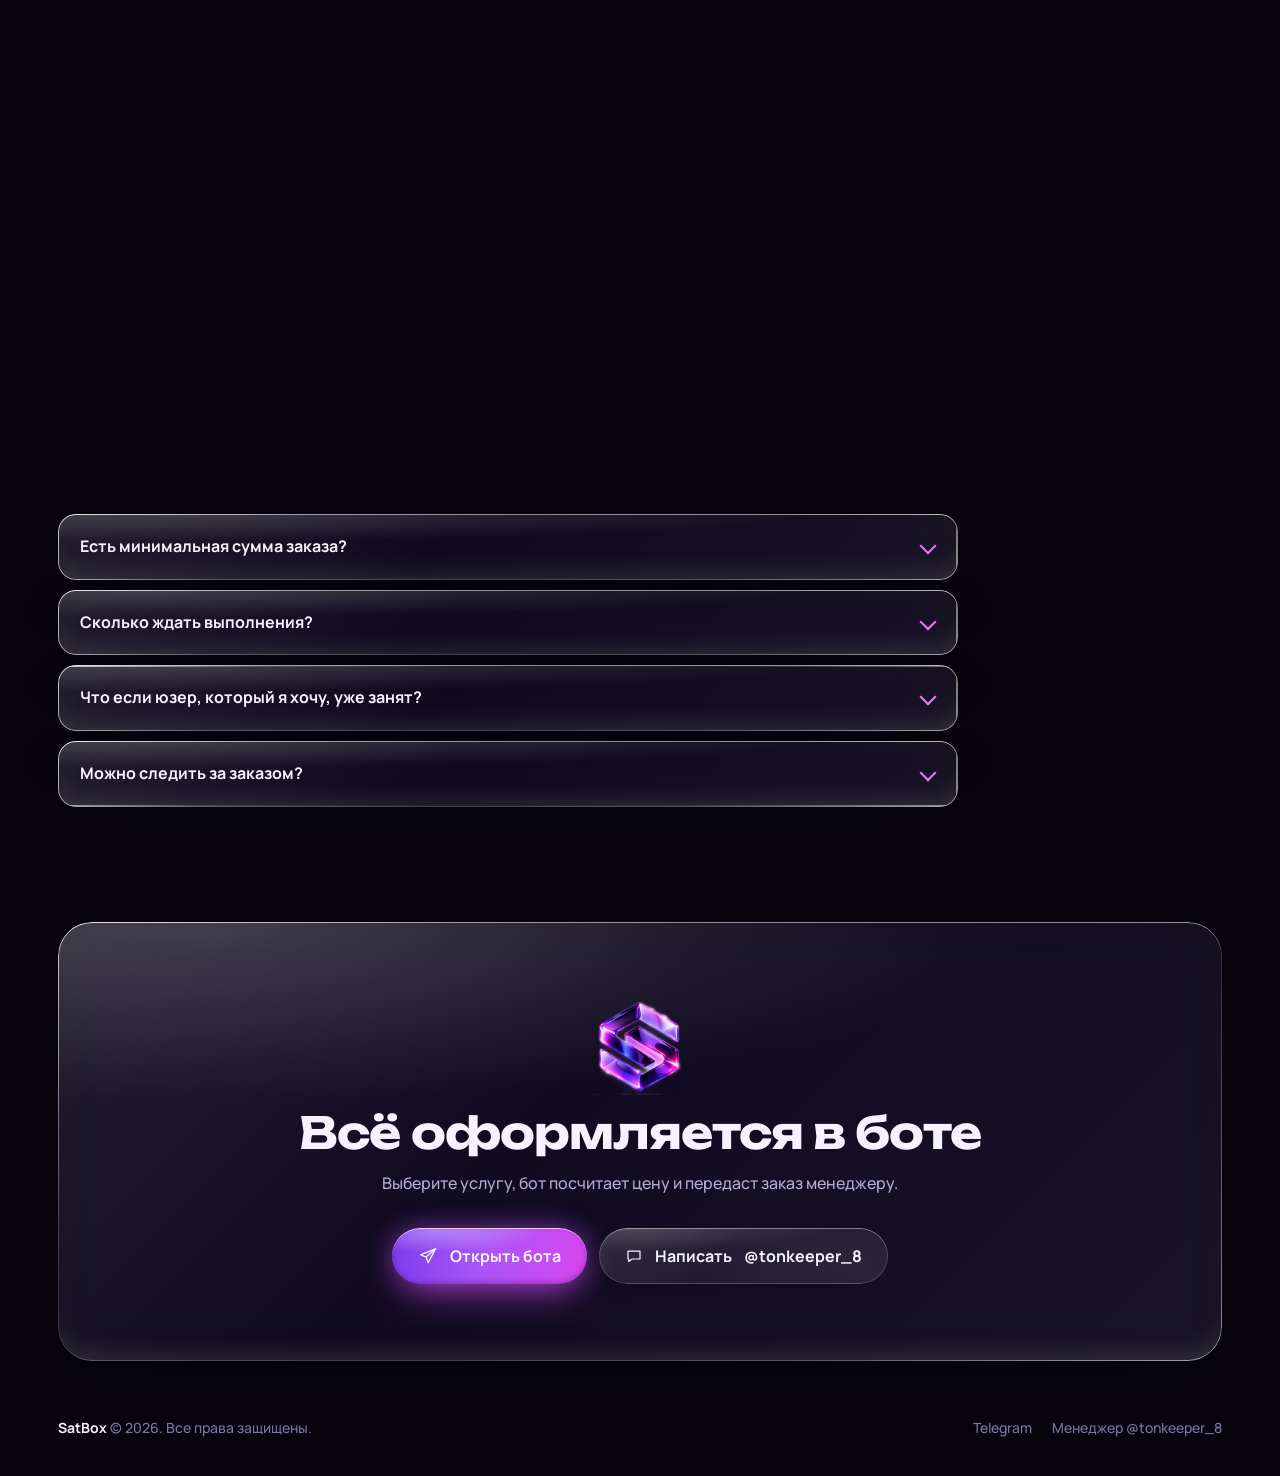
==== commit 0ecdbc0a: "Site: calculator right after the hero, then usernames, Premium, gifts, stars, all services, advantag" ====
--- a/site/public/index.html
+++ b/site/public/index.html
@@ -77,11 +77,11 @@
       <span data-brand>SatBox</span>
     </a>
     <nav class="nav-links" aria-label="Разделы">
-      <a href="#services">Сервисы</a>
       <a href="#exchange">Обмен</a>
       <a href="#check">Юзернеймы</a>
       <a href="#premium">Premium</a>
       <a href="#stars">Звёзды</a>
+      <a href="#services">Сервисы</a>
       <a href="#faq">FAQ</a>
     </nav>
     <a class="btn btn-outline btn-sm" data-bot href="#"><svg class="i" width="18" height="18"><use href="#i-send"/></svg>Telegram</a>
@@ -112,34 +112,8 @@
         <img class="cube" src="img/logo-mark.webp?v=__V__" width="520" height="520" alt="SatBox">
       </div>
 
-      <aside class="services glass reveal" id="services" aria-label="Сервисы">
-        <a class="svc" data-bot-start="ex" href="#"><span class="svc-ic"><svg class="i" width="22" height="22"><use href="#i-swap"/></svg></span>
-          <span class="svc-t"><b>Криптообмен</b><small data-t="site_s_ex">USDT, TON и другие по курсу дня</small></span><svg class="i svc-go" width="18" height="18"><use href="#i-arrow"/></svg></a>
-        <a class="svc" data-bot-start="un" href="#"><span class="svc-ic"><svg class="i" width="22" height="22"><use href="#i-user"/></svg></span>
-          <span class="svc-t"><b>Юзернеймы</b><small data-t="site_s_un">Короткие и под заказ через Fragment</small></span><svg class="i svc-go" width="18" height="18"><use href="#i-arrow"/></svg></a>
-        <a class="svc" data-bot-start="premium" href="#"><span class="svc-ic"><svg class="i" width="22" height="22"><use href="#i-crown"/></svg></span>
-          <span class="svc-t"><b>Telegram Premium</b><small data-t="site_s_premium">3, 6 или 12 месяцев, без входа в аккаунт</small></span><svg class="i svc-go" width="18" height="18"><use href="#i-arrow"/></svg></a>
-        <a class="svc" data-bot-start="stars" href="#"><span class="svc-ic"><svg class="i" width="22" height="22"><use href="#i-star"/></svg></span>
-          <span class="svc-t"><b>Stars</b><small data-t="site_s_stars">Оптом от 500 штук</small></span><svg class="i svc-go" width="18" height="18"><use href="#i-arrow"/></svg></a>
-        <a class="svc" data-bot-start="gifts" href="#"><span class="svc-ic"><svg class="i" width="22" height="22"><use href="#i-gem"/></svg></span>
-          <span class="svc-t"><b>NFT и подарки</b><small data-t="site_s_gifts">Коллекционные NFT подарки</small></span><svg class="i svc-go" width="18" height="18"><use href="#i-arrow"/></svg></a>
-        <a class="svc" data-bot-start="dev" href="#"><span class="svc-ic"><svg class="i" width="22" height="22"><use href="#i-code"/></svg></span>
-          <span class="svc-t"><b>Telegram боты</b><small data-t="site_s_dev">Разработка ботов и сайтов</small></span><svg class="i svc-go" width="18" height="18"><use href="#i-arrow"/></svg></a>
-        <a class="svc" data-bot-start="dev" href="#"><span class="svc-ic"><svg class="i" width="22" height="22"><use href="#i-server"/></svg></span>
-          <span class="svc-t"><b>Сервера</b><small data-t="site_s_srv">Деплой, домен, SSL, Docker</small></span><svg class="i svc-go" width="18" height="18"><use href="#i-arrow"/></svg></a>
-      </aside>
-    </section>
-
-    <section class="features">
-      <article class="feat glass reveal"><svg class="i" width="30" height="30"><use href="#i-bolt"/></svg>
-        <h3 data-t="site_f1_title">Быстро</h3><p data-t="site_f1_text">Заказ оформляется в боте за минуту, выполнение от 15 минут до 3 часов.</p></article>
-      <article class="feat glass reveal"><svg class="i" width="30" height="30"><use href="#i-shield"/></svg>
-        <h3 data-t="site_f2_title">Безопасно</h3><p data-t="site_f2_text">Оплата после согласования цены, каждый этап виден в боте.</p></article>
-      <article class="feat glass reveal"><svg class="i" width="30" height="30"><use href="#i-headset"/></svg>
-        <h3 data-t="site_f3_title">На связи</h3><p data-t="site_f3_text">Менеджер отвечает прямо в Telegram.</p></article>
-      <article class="feat glass reveal"><svg class="i" width="30" height="30"><use href="#i-crown"/></svg>
-        <h3 data-t="site_f4_title">Удобно</h3><p data-t="site_f4_text">Заказы, статусы и отзывы в одном боте.</p></article>
-    </section>
+    </section>
+
 
     <!-- ===== обмен ===== -->
     <section id="exchange" class="section">
@@ -224,6 +198,14 @@
       <div class="plans" data-premium></div>
     </section>
 
+    <!-- ===== NFT подарки ===== -->
+    <section id="gifts" class="section">
+      <h2 class="title reveal">NFT подарки</h2>
+      <p class="sub reveal" data-t="site_gifts_text">Коллекционные подарки Telegram: выберите на витрине в боте, передадим на ваш аккаунт.</p>
+      <div class="gifts" data-gifts></div>
+      <a class="btn btn-outline gifts-go" data-bot-start="gifts" href="#"><svg class="i" width="18" height="18"><use href="#i-gem"/></svg>Вся витрина в боте</a>
+    </section>
+
     <!-- ===== звёзды ===== -->
     <section id="stars" class="section">
       <h2 class="title reveal">Звёзды Telegram</h2>
@@ -251,6 +233,39 @@
       </div>
     </section>
 
+    <!-- ===== все сервисы ===== -->
+    <section id="services" class="section">
+      <h2 class="title reveal">Все сервисы</h2>
+      <p class="sub reveal">Нажмите на сервис, и бот откроет нужный раздел.</p>
+        <div class="services glass reveal">
+          <a class="svc" data-bot-start="ex" href="#"><span class="svc-ic"><svg class="i" width="22" height="22"><use href="#i-swap"/></svg></span>
+            <span class="svc-t"><b>Криптообмен</b><small data-t="site_s_ex">USDT, TON и другие по курсу дня</small></span><svg class="i svc-go" width="18" height="18"><use href="#i-arrow"/></svg></a>
+          <a class="svc" data-bot-start="un" href="#"><span class="svc-ic"><svg class="i" width="22" height="22"><use href="#i-user"/></svg></span>
+            <span class="svc-t"><b>Юзернеймы</b><small data-t="site_s_un">Короткие и под заказ через Fragment</small></span><svg class="i svc-go" width="18" height="18"><use href="#i-arrow"/></svg></a>
+          <a class="svc" data-bot-start="premium" href="#"><span class="svc-ic"><svg class="i" width="22" height="22"><use href="#i-crown"/></svg></span>
+            <span class="svc-t"><b>Telegram Premium</b><small data-t="site_s_premium">3, 6 или 12 месяцев, без входа в аккаунт</small></span><svg class="i svc-go" width="18" height="18"><use href="#i-arrow"/></svg></a>
+          <a class="svc" data-bot-start="stars" href="#"><span class="svc-ic"><svg class="i" width="22" height="22"><use href="#i-star"/></svg></span>
+            <span class="svc-t"><b>Stars</b><small data-t="site_s_stars">Оптом от 500 штук</small></span><svg class="i svc-go" width="18" height="18"><use href="#i-arrow"/></svg></a>
+          <a class="svc" data-bot-start="gifts" href="#"><span class="svc-ic"><svg class="i" width="22" height="22"><use href="#i-gem"/></svg></span>
+            <span class="svc-t"><b>NFT и подарки</b><small data-t="site_s_gifts">Коллекционные NFT подарки</small></span><svg class="i svc-go" width="18" height="18"><use href="#i-arrow"/></svg></a>
+          <a class="svc" data-bot-start="dev" href="#"><span class="svc-ic"><svg class="i" width="22" height="22"><use href="#i-code"/></svg></span>
+            <span class="svc-t"><b>Telegram боты</b><small data-t="site_s_dev">Разработка ботов и сайтов</small></span><svg class="i svc-go" width="18" height="18"><use href="#i-arrow"/></svg></a>
+          <a class="svc" data-bot-start="dev" href="#"><span class="svc-ic"><svg class="i" width="22" height="22"><use href="#i-server"/></svg></span>
+            <span class="svc-t"><b>Сервера</b><small data-t="site_s_srv">Деплой, домен, SSL, Docker</small></span><svg class="i svc-go" width="18" height="18"><use href="#i-arrow"/></svg></a>
+        </div>
+    </section>
+
+    <section class="features section-tight" aria-label="Преимущества">
+      <article class="feat glass reveal"><svg class="i" width="30" height="30"><use href="#i-bolt"/></svg>
+        <h3 data-t="site_f1_title">Быстро</h3><p data-t="site_f1_text">Заказ оформляется в боте за минуту, выполнение от 15 минут до 3 часов.</p></article>
+      <article class="feat glass reveal"><svg class="i" width="30" height="30"><use href="#i-shield"/></svg>
+        <h3 data-t="site_f2_title">Безопасно</h3><p data-t="site_f2_text">Оплата после согласования цены, каждый этап виден в боте.</p></article>
+      <article class="feat glass reveal"><svg class="i" width="30" height="30"><use href="#i-headset"/></svg>
+        <h3 data-t="site_f3_title">На связи</h3><p data-t="site_f3_text">Менеджер отвечает прямо в Telegram.</p></article>
+      <article class="feat glass reveal"><svg class="i" width="30" height="30"><use href="#i-crown"/></svg>
+        <h3 data-t="site_f4_title">Удобно</h3><p data-t="site_f4_text">Заказы, статусы и отзывы в одном боте.</p></article>
+    </section>
+
     <!-- ===== разработка ===== -->
     <section id="dev" class="section dev">
       <div class="reveal">
--- a/site/public/style.css
+++ b/site/public/style.css
@@ -85,7 +85,9 @@
   -webkit-mask: linear-gradient(#000 0 0) content-box, linear-gradient(#000 0 0); -webkit-mask-composite: xor; mask-composite: exclude;
 }
 /* шапка плотнее: под ней проезжает контент, текст должен читаться */
-.nav.glass { background: var(--lg-sheen), linear-gradient(135deg, rgba(22, 12, 48, .72), rgba(14, 8, 32, .62)); }
+.nav.glass { background: var(--lg-sheen), linear-gradient(135deg, rgba(22, 12, 48, .84), rgba(14, 8, 32, .78)); }
+/* калькулятор сразу под главным экраном, без большого отступа */
+.hero + .section { padding-top: clamp(16px, 3vw, 40px); }
 /* без поддержки размытия (старые браузеры): плотнее, чтобы текст читался */
 @supports not ((backdrop-filter: blur(1px)) or (-webkit-backdrop-filter: blur(1px))) {
   .glass { background: var(--lg-sheen), linear-gradient(160deg, rgba(52, 30, 104, .9), rgba(20, 11, 44, .95)); }
@@ -121,7 +123,7 @@
 
 /* ---------- главный экран ---------- */
 .hero, .section, .features { max-width: 1320px; margin-left: auto; margin-right: auto; padding-left: var(--gutter); padding-right: var(--gutter); }
-.hero { display: grid; grid-template-columns: minmax(0, 1.05fr) minmax(0, .9fr) minmax(0, .85fr); gap: 28px; align-items: center;
+.hero { display: grid; grid-template-columns: minmax(0, 1.1fr) minmax(0, .9fr); gap: 28px; align-items: center;
   padding-top: clamp(48px, 7vw, 100px); padding-bottom: 40px; }
 .eyebrow { display: flex; align-items: center; gap: 14px; margin: 0 0 22px; color: var(--muted); font-size: .75rem; letter-spacing: .28em; text-transform: uppercase; }
 .eyebrow-line { width: 34px; height: 1px; background: linear-gradient(90deg, var(--pink), transparent); }
@@ -143,9 +145,9 @@
 @media (hover: hover) and (pointer: fine) { .ring-spark { animation: spark 6s linear infinite; } }
 @keyframes spark { to { stroke-dashoffset: -1040; } }
 
-.services { border-radius: 32px; padding: 10px; }
+.services { border-radius: 32px; padding: 10px; display: grid; grid-template-columns: repeat(2, minmax(0, 1fr)); gap: 2px 10px; }
 .svc { display: flex; align-items: center; gap: 14px; padding: 12px; border-radius: 22px; text-decoration: none; transition: background-color .25s; }
-.svc + .svc { border-top: 1px solid rgba(255, 255, 255, .07); }
+.svc { background: transparent; }
 .svc:hover { background: rgba(255, 255, 255, .07); }
 .svc-ic { display: grid; place-items: center; width: 46px; height: 46px; border-radius: 50%; color: #fff;
   background: radial-gradient(100% 80% at 30% 15%, rgba(255, 255, 255, .38), rgba(255, 255, 255, 0) 55%), radial-gradient(circle at 50% 80%, rgba(232, 121, 249, .45), rgba(124, 58, 237, .25));
@@ -157,6 +159,18 @@
 .svc:hover .svc-go { transform: translateX(4px); color: var(--pink); }
 
 .features { display: grid; grid-template-columns: repeat(4, minmax(0, 1fr)); gap: 16px; padding-top: 10px; }
+.features.section-tight { padding-top: clamp(28px, 4vw, 48px); }
+
+/* NFT подарки */
+.gifts { display: grid; grid-template-columns: repeat(3, minmax(0, 1fr)); gap: 16px; }
+.gift { display: flex; flex-direction: column; gap: 6px; padding: 22px; border-radius: 28px; text-decoration: none; }
+.gift-ic { display: grid; place-items: center; width: 48px; height: 48px; margin-bottom: 8px; border-radius: 50%; color: #fff;
+  background: radial-gradient(100% 80% at 30% 15%, rgba(255, 255, 255, .4), rgba(255, 255, 255, 0) 55%), radial-gradient(circle at 50% 80%, rgba(232, 121, 249, .5), rgba(99, 102, 241, .3));
+  box-shadow: inset 0 1px .5px rgba(255, 255, 255, .6), 0 6px 18px -6px rgba(217, 70, 239, .7); }
+.gift b { font-size: 1.0625rem; overflow-wrap: anywhere; }
+.gift span { color: #f0abfc; font-weight: 800; font-variant-numeric: tabular-nums; }
+.gift:hover { transform: translateY(-2px); transition: transform .3s var(--ease); }
+.gifts-go { margin-top: 18px; }
 .feat { padding: 28px 26px; border-radius: var(--radius); }
 .feat .i { color: #d8b4fe; filter: drop-shadow(0 0 8px rgba(217, 70, 239, .8)); }
 .feat h3 { margin: 18px 0 8px; font-size: 1.1875rem; font-weight: 800; }
@@ -316,10 +330,8 @@
 
 /* ---------- адаптив ---------- */
 @media (max-width: 1180px) {
-  .hero { grid-template-columns: minmax(0, 1fr) minmax(0, .9fr); }
-  .services { grid-column: 1 / -1; display: grid; grid-template-columns: repeat(3, minmax(0, 1fr)); }
-  .svc + .svc { border-top: 0; }
   .features { grid-template-columns: repeat(2, minmax(0, 1fr)); }
+  .gifts { grid-template-columns: repeat(2, minmax(0, 1fr)); }
 }
 @media (max-width: 860px) {
   .nav-links { display: none; }
@@ -328,6 +340,7 @@
   .hero-logo { min-height: 320px; order: -1; }
   .cube { width: min(70%, 280px); }
   .services { grid-template-columns: minmax(0, 1fr); }
+  .gifts { grid-template-columns: minmax(0, 1fr); }
   .ex, .calc, .dev { grid-template-columns: minmax(0, 1fr); }
   .plans { grid-template-columns: minmax(0, 1fr); }
   .steps { grid-template-columns: 1fr 1fr; }
